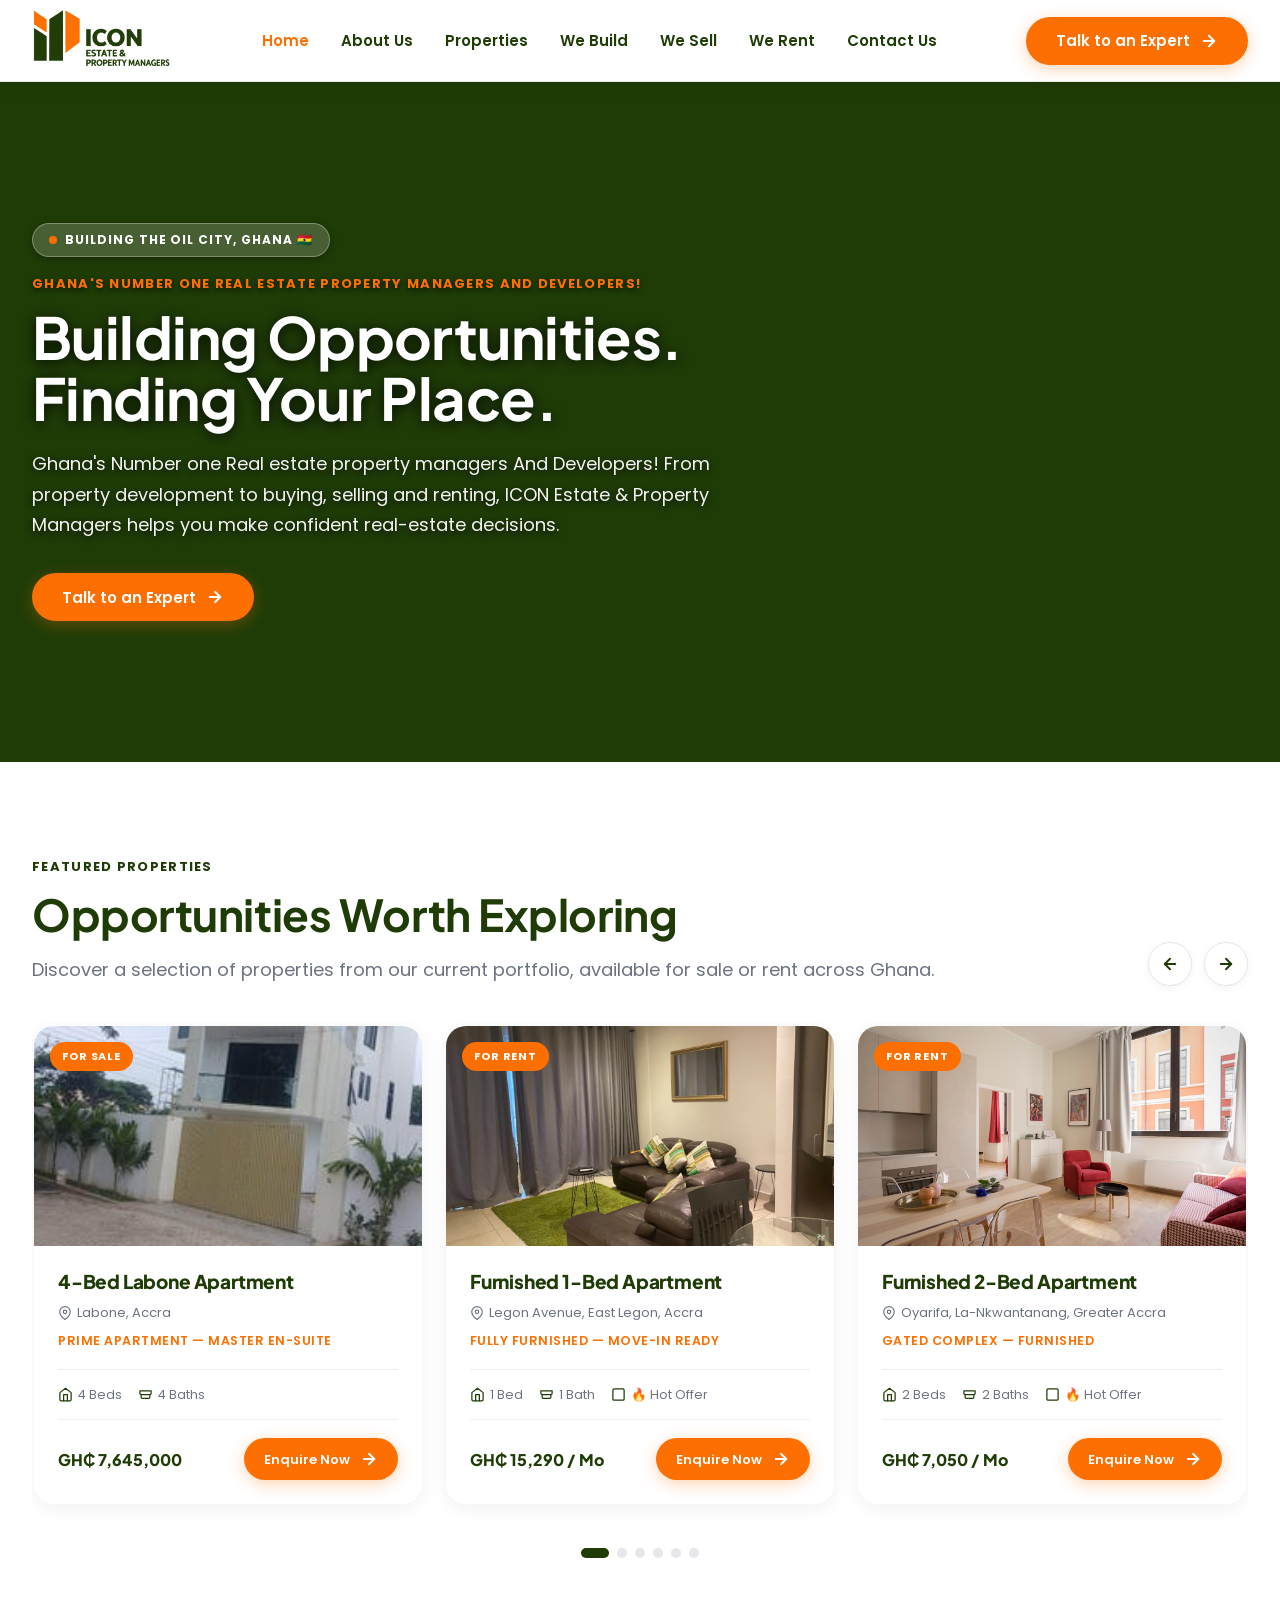
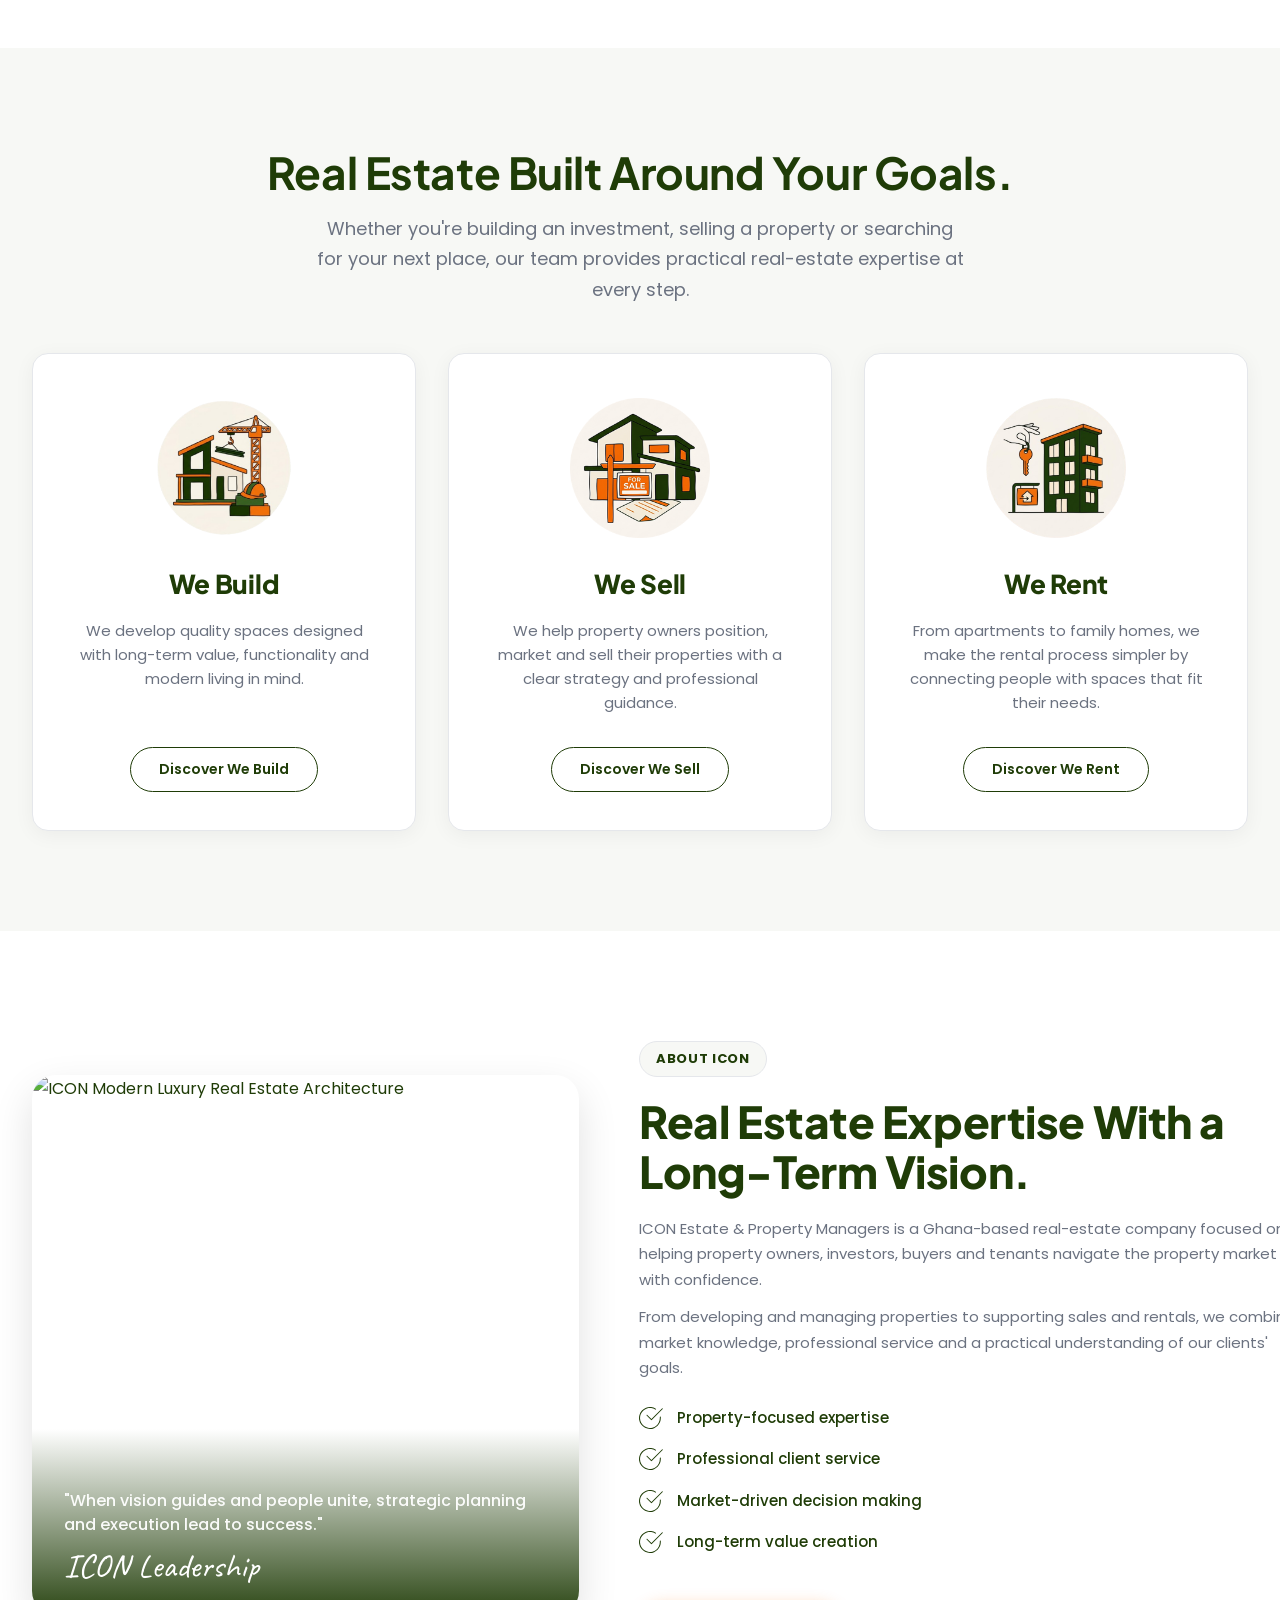
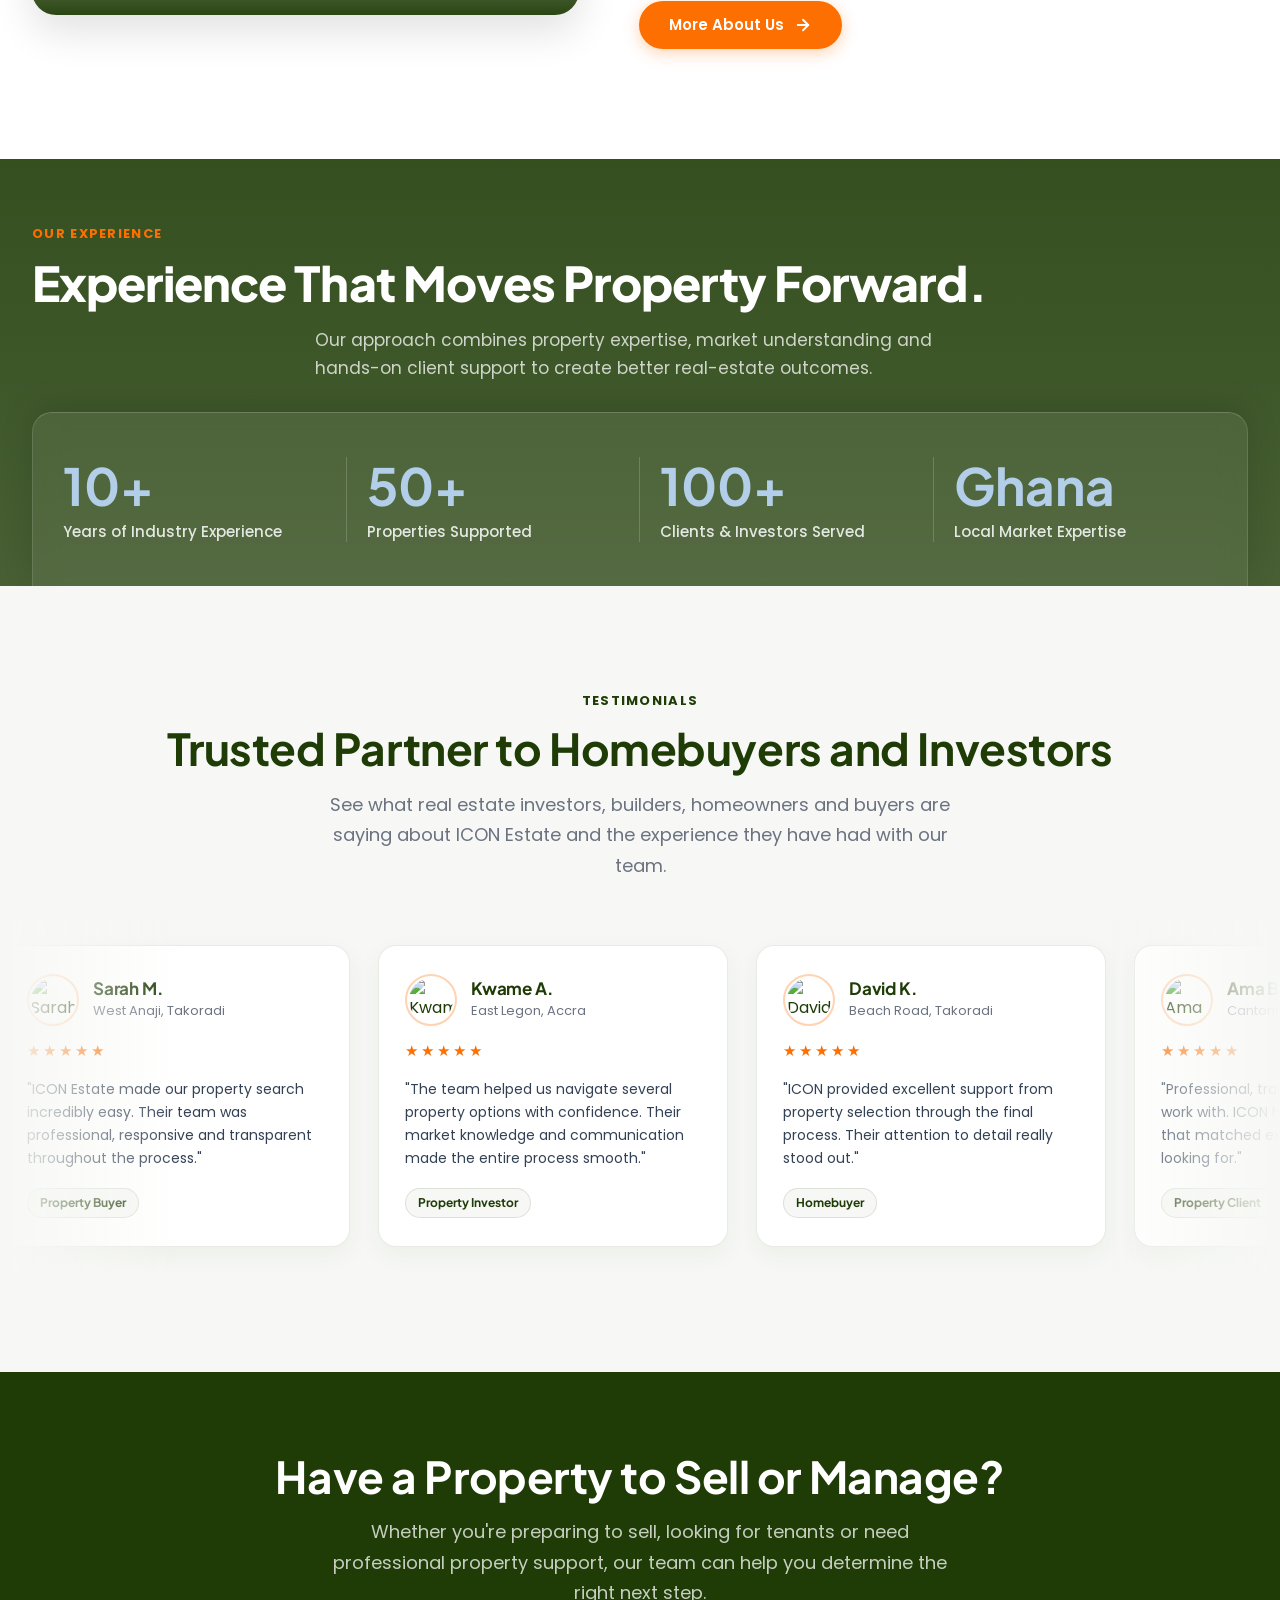
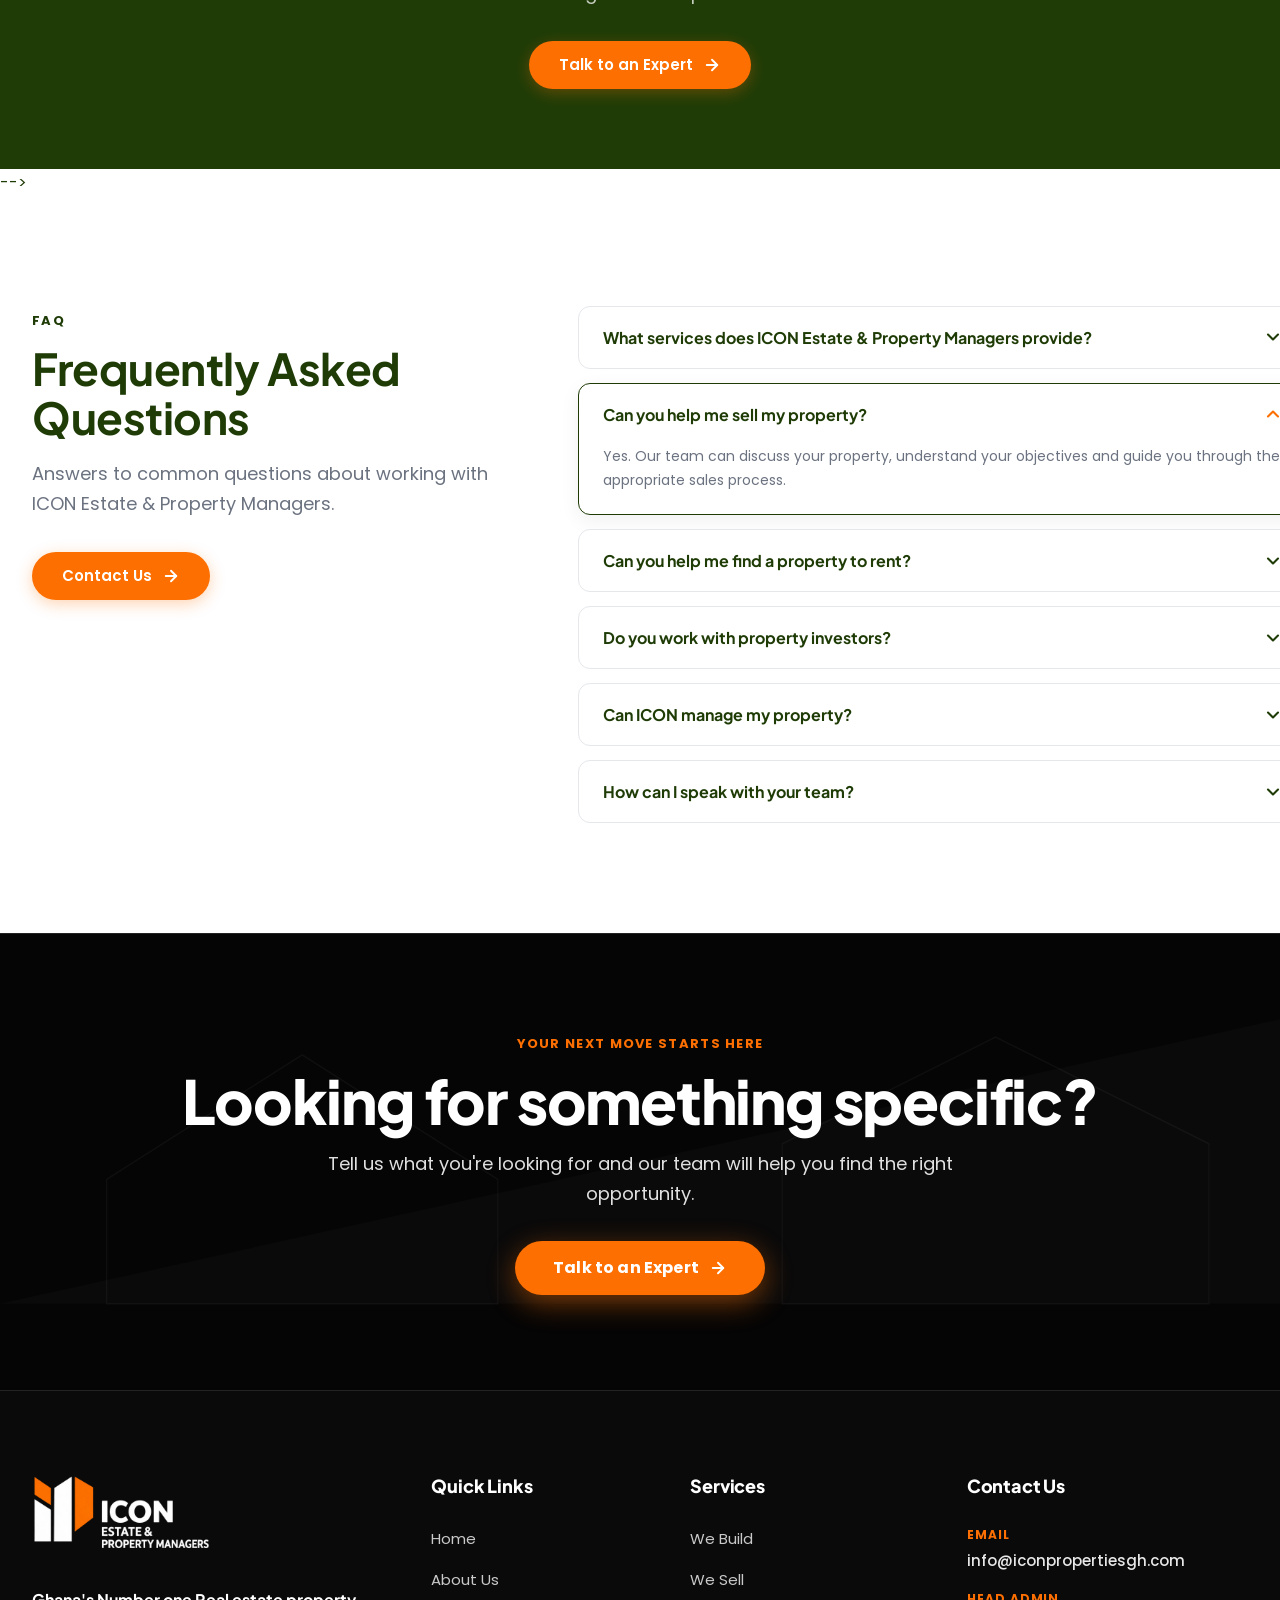
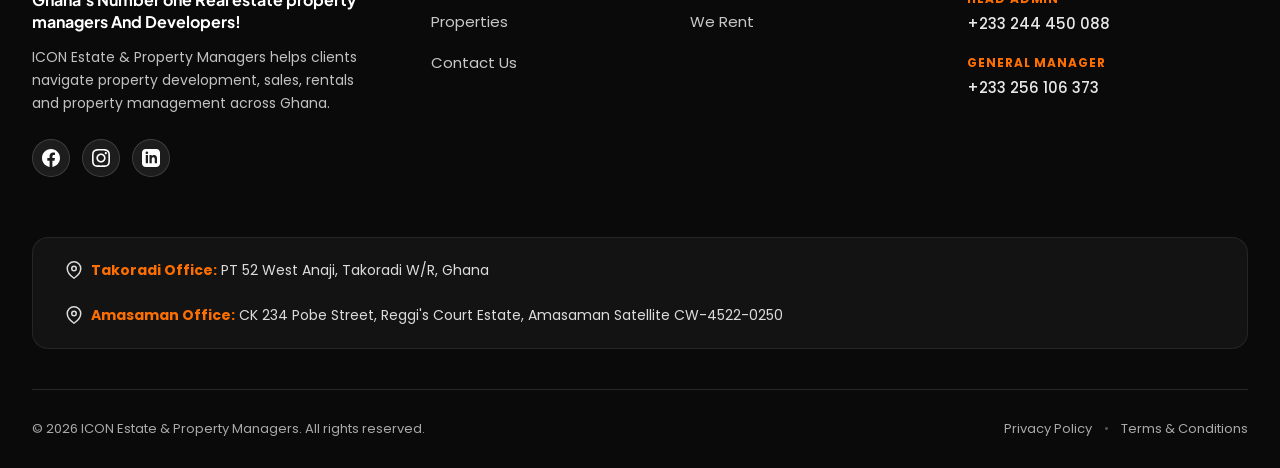
==== index.html @ 1107008a "Update site layout, listings page, 4-column footer, tagline, and interactive map switcher" ====
<!DOCTYPE html>
<html lang="en">

<head>
    <meta charset="UTF-8">
    <meta name="viewport" content="width=device-width, initial-scale=1.0">
    <title>ICON Estate & Property Managers | Build, Buy & Rent Properties in Ghana</title>
    <meta name="description"
        content="ICON Estate & Property Managers provides trusted, professional real-estate solutions for property development, sales and luxury rentals in Accra, Ghana.">

    <!-- Canonical URL -->
    <link rel="canonical" href="https://IconpropertiesGh.com/">

    <!-- Robots Directive -->
    <meta name="robots" content="index, follow">

    <!-- Favicon & Web Manifest -->
    <link rel="icon" type="image/png" href="images/Fave-icon-logo.png">
    <link rel="manifest" href="site.webmanifest">
    <meta name="theme-color" content="#fd6f00">

    <!-- Open Graph / Facebook -->
    <meta property="og:site_name" content="ICON Properties Ghana">
    <meta property="og:title" content="ICON Estate & Property Managers | Build, Buy & Rent Properties in Ghana">
    <meta property="og:description" content="ICON Estate & Property Managers provides trusted, professional real-estate solutions for property development, sales and luxury rentals in Accra, Ghana.">
    <meta property="og:type" content="website">
    <meta property="og:url" content="https://IconpropertiesGh.com/">
    <meta property="og:image" content="https://images.unsplash.com/photo-1613977257363-707ba9348227?auto=format&fit=crop&w=1200&q=80">
    <meta property="og:locale" content="en_US">

    <!-- Twitter / X -->
    <meta name="twitter:card" content="summary_large_image">
    <meta name="twitter:title" content="ICON Estate & Property Managers | Ghana Real Estate">
    <meta name="twitter:description" content="Trusted professional real-estate solutions for property development, sales and luxury rentals in Ghana.">
    <meta name="twitter:image" content="https://images.unsplash.com/photo-1613977257363-707ba9348227?auto=format&fit=crop&w=1200&q=80">

    <!-- Google Fonts: Poppins (Body/Buttons), Plus Jakarta Sans & Caveat (Signature) -->
    <link rel="preconnect" href="https://fonts.googleapis.com">
    <link rel="preconnect" href="https://fonts.gstatic.com" crossorigin>
    <link
        href="https://fonts.googleapis.com/css2?family=Caveat:wght@600;700&family=Plus+Jakarta+Sans:wght@600;700;800&family=Poppins:wght@400;500;600;700&display=swap"
        rel="stylesheet">

    <!-- CSS Stylesheet -->
    <link rel="stylesheet" href="css/style.css">

    <!-- JSON-LD Structured Data -->
    <script type="application/ld+json">
    {
      "@context": "https://schema.org",
      "@graph": [
        {
          "@type": "WebSite",
          "@id": "https://IconpropertiesGh.com/#website",
          "url": "https://IconpropertiesGh.com/",
          "name": "ICON Properties Ghana",
          "description": "Trusted real estate development, property sales and rental managers in Ghana.",
          "publisher": {
            "@id": "https://IconpropertiesGh.com/#organization"
          },
          "inLanguage": "en-US"
        },
        {
          "@type": "RealEstateAgent",
          "@id": "https://IconpropertiesGh.com/#organization",
          "name": "ICON Estate & Property Managers",
          "url": "https://IconpropertiesGh.com/",
          "logo": "https://IconpropertiesGh.com/images/Property-Logo.png",
          "image": "https://IconpropertiesGh.com/images/Property-Logo.png",
          "description": "Premier real estate company in Ghana specializing in property development (We Build), brokerage (We Sell), and residential & commercial property management (We Rent).",
          "email": "info@iconpropertiesgh.com",
          "slogan": "Building the Oil city, Ghana 🇬🇭",
          "address": {
            "@type": "PostalAddress",
            "streetAddress": "PT 52 West Anaji",
            "addressLocality": "Takoradi",
            "addressRegion": "Western Region",
            "addressCountry": "GH"
          },
          "areaServed": {
            "@type": "Country",
            "name": "Ghana"
          },
          "knowsAbout": ["Real Estate Development", "Property Sales", "Property Rentals", "Property Management Ghana"]
        }
      ]
    }
    </script>
</head>

<body>

    <!-- 1. HEADER SECTION (Clean Solid Sticky Header) -->
    <header class="site-header" id="site-header">
        <div class="container header-container">
            <!-- Official Brand Logo -->
            <a href="index.html" class="brand-logo" aria-label="ICON Estate & Property Managers Home">
                <img src="images/Property-Logo.png" alt="ICON Estate & Property Managers Logo" class="header-logo-img">
            </a>

            <!-- Desktop Navigation Links -->
            <nav class="nav-menu" id="nav-menu" aria-label="Main Navigation">
                <ul class="nav-list">
                    <li><a href="index.html" class="nav-link active">Home</a></li>
                    <li><a href="about.html" class="nav-link">About Us</a></li>
                    <li><a href="listings.html" class="nav-link">Properties</a></li>
                    <li><a href="we-build.html" class="nav-link">We Build</a></li>
                    <li><a href="we-sell.html" class="nav-link">We Sell</a></li>
                    <li><a href="we-rent.html" class="nav-link">We Rent</a></li>
                    <li><a href="contact.html" class="nav-link">Contact Us</a></li>
                </ul>
            </nav>

            <!-- Header Action CTA Button -->
            <div class="header-actions">
                <a href="contact.html" class="btn btn-primary nav-cta">
                    <span>Talk to an Expert</span>
                    <svg class="btn-arrow" width="18" height="18" viewBox="0 0 24 24" fill="none" stroke="currentColor"
                        stroke-width="2.5" stroke-linecap="round" stroke-linejoin="round">
                        <line x1="5" y1="12" x2="19" y2="12"></line>
                        <polyline points="12 5 19 12 12 19"></polyline>
                    </svg>
                </a>

                <!-- Mobile Hamburger Button -->
                <button class="hamburger-toggle" id="hamburger-toggle" aria-expanded="false"
                    aria-controls="mobile-nav-overlay" aria-label="Open Navigation Menu">
                    <span class="hamburger-bar"></span>
                    <span class="hamburger-bar"></span>
                    <span class="hamburger-bar"></span>
                </button>
            </div>
        </div>
    </header>

    <!-- Mobile Navigation Drawer Overlay -->
    <div class="mobile-nav-overlay" id="mobile-nav-overlay" aria-hidden="true">
        <div class="mobile-nav-content">
            <div class="mobile-nav-header">
                <a href="index.html" class="brand-logo">
                    <img src="images/Property-Logo.png" alt="ICON Estate & Property Managers Logo"
                        class="mobile-logo-img">
                </a>
                <button class="mobile-nav-close" id="mobile-nav-close"
                    aria-label="Close Navigation Menu">&times;</button>
            </div>
            <nav class="mobile-nav-links">
                <a href="index.html" class="mobile-link active">Home</a>
                <a href="about.html" class="mobile-link">About Us</a>
                <a href="listings.html" class="mobile-link">Properties</a>
                <a href="we-build.html" class="mobile-link">We Build</a>
                <a href="we-sell.html" class="mobile-link">We Sell</a>
                <a href="we-rent.html" class="mobile-link">We Rent</a>
                <a href="contact.html" class="mobile-link">Contact Us</a>
            </nav>
            <div class="mobile-nav-footer">
                <a href="contact.html" class="btn btn-primary btn-full mobile-cta">
                    <span>Talk to an Expert</span>
                    <svg class="btn-arrow" width="18" height="18" viewBox="0 0 24 24" fill="none" stroke="currentColor"
                        stroke-width="2.5" stroke-linecap="round" stroke-linejoin="round">
                        <line x1="5" y1="12" x2="19" y2="12"></line>
                        <polyline points="12 5 19 12 12 19"></polyline>
                    </svg>
                </a>
            </div>
        </div>
    </div>

    <!-- MAIN CONTENT WRAPPER -->
    <main>

        <!-- 1. HERO SECTION WITH BACKGROUND VIDEO -->
        <section class="hero-section" id="hero">
            <div class="hero-bg-wrapper">
                <video class="hero-bg-video" autoplay loop muted playsinline
                    poster="https://images.unsplash.com/photo-1613977257363-707ba9348227?auto=format&fit=crop&w=1920&q=80">
                    <source src="images/Hero-short.mp4" type="video/mp4">
                </video>
                <div class="hero-overlay"></div>
            </div>

            <div class="container hero-container">
                <div class="hero-content-box">
                    <div class="hero-badge-pill">
                        <span class="badge-dot"></span>
                        <span class="badge-text">BUILDING THE OIL CITY, GHANA 🇬🇭</span>
                    </div>

                    <span class="hero-eyebrow">GHANA'S NUMBER ONE REAL ESTATE PROPERTY MANAGERS AND DEVELOPERS!</span>

                    <h1 class="hero-heading">
                        Building Opportunities.<br>Finding Your Place.
                    </h1>

                    <p class="hero-description">
                        Ghana's Number one Real estate property managers And Developers! From property development to buying, selling and renting, ICON Estate & Property Managers helps you make confident real-estate decisions.
                    </p>

                    <div class="hero-actions">
                        <a href="contact.html" class="btn btn-primary">
                            <span>Talk to an Expert</span>
                            <svg class="btn-arrow" width="18" height="18" viewBox="0 0 24 24" fill="none"
                                stroke="currentColor" stroke-width="2.5" stroke-linecap="round" stroke-linejoin="round">
                                <line x1="5" y1="12" x2="19" y2="12"></line>
                                <polyline points="12 5 19 12 12 19"></polyline>
                            </svg>
                        </a>
                    </div>
                </div>
            </div>
        </section>

        <!-- 2. FEATURED PROPERTIES SLIDER SECTION -->
        <section class="popular-section" id="popular-properties">
            <div class="container">
                <div class="popular-header-flex">
                    <div class="reveal-on-scroll">
                        <span class="section-eyebrow">FEATURED PROPERTIES</span>
                        <h2 class="section-title">Opportunities Worth Exploring</h2>
                        <p class="section-description">Discover a selection of properties from our current portfolio,
                            available for sale or rent across Ghana.</p>
                    </div>

                    <!-- Carousel Navigation Controls -->
                    <div class="carousel-nav-btns">
                        <button class="carousel-arrow-btn" id="popular-prev-btn" aria-label="Previous property">
                            <svg width="18" height="18" viewBox="0 0 24 24" fill="none" stroke="currentColor"
                                stroke-width="2.5" stroke-linecap="round" stroke-linejoin="round">
                                <line x1="19" y1="12" x2="5" y2="12"></line>
                                <polyline points="12 19 5 12 12 5"></polyline>
                            </svg>
                        </button>
                        <button class="carousel-arrow-btn" id="popular-next-btn" aria-label="Next property">
                            <svg width="18" height="18" viewBox="0 0 24 24" fill="none" stroke="currentColor"
                                stroke-width="2.5" stroke-linecap="round" stroke-linejoin="round">
                                <line x1="5" y1="12" x2="19" y2="12"></line>
                                <polyline points="12 5 19 12 12 19"></polyline>
                            </svg>
                        </button>
                    </div>
                </div>

                <!-- Slider Track Container -->
                <div class="popular-slider-wrapper">
                    <div class="popular-cards-track" id="popular-cards-track">


                        <!-- Card 2: Labone 4-Bed Executive Apartment [FOR SALE] -->
                        <article class="ws-prop-card" aria-label="Property listing">
                            <div class="ws-prop-img-wrap">
                                <img src="images/prop-labone-apt.jpg"
                                    alt="4-Bedroom Luxury Apartment for sale in Labone, Accra Ghana" class="ws-prop-img" loading="lazy"
                                    draggable="false">
                                <span class="ws-prop-badge">FOR SALE</span>
                            </div>
                            <div class="ws-prop-body">
                                <h3 class="ws-prop-title">4-Bed Labone Apartment</h3>
                                <p class="ws-prop-location">
                                    <svg width="14" height="14" viewBox="0 0 24 24" fill="none" stroke="currentColor"
                                        stroke-width="2" stroke-linecap="round" stroke-linejoin="round"
                                        aria-hidden="true">
                                        <path d="M21 10c0 7-9 13-9 13s-9-6-9-13a9 9 0 0 1 18 0z"></path>
                                        <circle cx="12" cy="10" r="3"></circle>
                                    </svg>
                                    Labone, Accra
                                </p>
                                <p class="ws-prop-type">Prime Apartment — Master En-Suite</p>
                                <div class="ws-prop-specs">
                                    <span class="ws-spec-item">
                                        <svg width="15" height="15" viewBox="0 0 24 24" fill="none"
                                            stroke="currentColor" stroke-width="2" stroke-linecap="round"
                                            stroke-linejoin="round" aria-hidden="true">
                                            <path d="M3 9l9-7 9 7v11a2 2 0 0 1-2 2H5a2 2 0 0 1-2-2z"></path>
                                            <polyline points="9 22 9 12 15 12 15 22"></polyline>
                                        </svg>
                                        4 Beds
                                    </span>
                                    <span class="ws-spec-item">
                                        <svg width="15" height="15" viewBox="0 0 24 24" fill="none"
                                            stroke="currentColor" stroke-width="2" stroke-linecap="round"
                                            stroke-linejoin="round" aria-hidden="true">
                                            <path
                                                d="M5 12H19M5 12a2 2 0 0 1-2-2V6h18v4a2 2 0 0 1-2 2M5 12v4a2 2 0 0 0 2 2h10a2 2 0 0 0 2-2v-4">
                                            </path>
                                        </svg>
                                        4 Baths
                                    </span>
                                </div>
                                <div class="ws-prop-footer">
                                    <span class="ws-prop-price">GH₵ 7,645,000</span>
                                    <a href="contact.html#inquiry-form" class="btn btn-primary ws-prop-cta">
                                        <span>Enquire Now</span>
                                        <svg class="btn-arrow" width="16" height="16" viewBox="0 0 24 24" fill="none"
                                            stroke="currentColor" stroke-width="2.5" stroke-linecap="round"
                                            stroke-linejoin="round">
                                            <line x1="5" y1="12" x2="19" y2="12"></line>
                                            <polyline points="12 5 19 12 12 19"></polyline>
                                        </svg>
                                    </a>
                                </div>
                            </div>
                        </article>

                        <!-- Card 3: East Legon Furnished 1-Bed [FOR RENT] -->
                        <article class="ws-prop-card" aria-label="Property listing">
                            <div class="ws-prop-img-wrap">
                                <img src="images/prop-rent-1bed.jpg"
                                    alt="Fully Furnished 1-Bedroom Apartment in East Legon, Accra Ghana" class="ws-prop-img"
                                    loading="lazy" draggable="false">
                                <span class="ws-prop-badge">FOR RENT</span>
                            </div>
                            <div class="ws-prop-body">
                                <h3 class="ws-prop-title">Furnished 1-Bed Apartment</h3>
                                <p class="ws-prop-location">
                                    <svg width="14" height="14" viewBox="0 0 24 24" fill="none" stroke="currentColor"
                                        stroke-width="2" stroke-linecap="round" stroke-linejoin="round"
                                        aria-hidden="true">
                                        <path d="M21 10c0 7-9 13-9 13s-9-6-9-13a9 9 0 0 1 18 0z"></path>
                                        <circle cx="12" cy="10" r="3"></circle>
                                    </svg>
                                    Legon Avenue, East Legon, Accra
                                </p>
                                <p class="ws-prop-type">Fully Furnished — Move-in Ready</p>
                                <div class="ws-prop-specs">
                                    <span class="ws-spec-item">
                                        <svg width="15" height="15" viewBox="0 0 24 24" fill="none"
                                            stroke="currentColor" stroke-width="2" stroke-linecap="round"
                                            stroke-linejoin="round" aria-hidden="true">
                                            <path d="M3 9l9-7 9 7v11a2 2 0 0 1-2 2H5a2 2 0 0 1-2-2z"></path>
                                            <polyline points="9 22 9 12 15 12 15 22"></polyline>
                                        </svg>
                                        1 Bed
                                    </span>
                                    <span class="ws-spec-item">
                                        <svg width="15" height="15" viewBox="0 0 24 24" fill="none"
                                            stroke="currentColor" stroke-width="2" stroke-linecap="round"
                                            stroke-linejoin="round" aria-hidden="true">
                                            <path
                                                d="M5 12H19M5 12a2 2 0 0 1-2-2V6h18v4a2 2 0 0 1-2 2M5 12v4a2 2 0 0 0 2 2h10a2 2 0 0 0 2-2v-4">
                                            </path>
                                        </svg>
                                        1 Bath
                                    </span>
                                    <span class="ws-spec-item">
                                        <svg width="15" height="15" viewBox="0 0 24 24" fill="none"
                                            stroke="currentColor" stroke-width="2" stroke-linecap="round"
                                            stroke-linejoin="round" aria-hidden="true">
                                            <rect x="3" y="3" width="18" height="18" rx="2" ry="2"></rect>
                                        </svg>
                                        🔥 Hot Offer
                                    </span>
                                </div>
                                <div class="ws-prop-footer">
                                    <span class="ws-prop-price">GH₵ 15,290 / Mo</span>
                                    <a href="contact.html#inquiry-form" class="btn btn-primary ws-prop-cta">
                                        <span>Enquire Now</span>
                                        <svg class="btn-arrow" width="16" height="16" viewBox="0 0 24 24" fill="none"
                                            stroke="currentColor" stroke-width="2.5" stroke-linecap="round"
                                            stroke-linejoin="round">
                                            <line x1="5" y1="12" x2="19" y2="12"></line>
                                            <polyline points="12 5 19 12 12 19"></polyline>
                                        </svg>
                                    </a>
                                </div>
                            </div>
                        </article>

                        <!-- Card 4: Oyarifa Furnished 2-Bed [FOR RENT] -->
                        <article class="ws-prop-card" aria-label="Property listing">
                            <div class="ws-prop-img-wrap">
                                <img src="images/prop-rent-2bed.jpg"
                                    alt="Furnished 2 Bedroom Apartment in Oyarifa, Greater Accra Ghana" class="ws-prop-img" loading="lazy"
                                    draggable="false">
                                <span class="ws-prop-badge">FOR RENT</span>
                            </div>
                            <div class="ws-prop-body">
                                <h3 class="ws-prop-title">Furnished 2-Bed Apartment</h3>
                                <p class="ws-prop-location">
                                    <svg width="14" height="14" viewBox="0 0 24 24" fill="none" stroke="currentColor"
                                        stroke-width="2" stroke-linecap="round" stroke-linejoin="round"
                                        aria-hidden="true">
                                        <path d="M21 10c0 7-9 13-9 13s-9-6-9-13a9 9 0 0 1 18 0z"></path>
                                        <circle cx="12" cy="10" r="3"></circle>
                                    </svg>
                                    Oyarifa, La-Nkwantanang, Greater Accra
                                </p>
                                <p class="ws-prop-type">Gated Complex — Furnished</p>
                                <div class="ws-prop-specs">
                                    <span class="ws-spec-item">
                                        <svg width="15" height="15" viewBox="0 0 24 24" fill="none"
                                            stroke="currentColor" stroke-width="2" stroke-linecap="round"
                                            stroke-linejoin="round" aria-hidden="true">
                                            <path d="M3 9l9-7 9 7v11a2 2 0 0 1-2 2H5a2 2 0 0 1-2-2z"></path>
                                            <polyline points="9 22 9 12 15 12 15 22"></polyline>
                                        </svg>
                                        2 Beds
                                    </span>
                                    <span class="ws-spec-item">
                                        <svg width="15" height="15" viewBox="0 0 24 24" fill="none"
                                            stroke="currentColor" stroke-width="2" stroke-linecap="round"
                                            stroke-linejoin="round" aria-hidden="true">
                                            <path
                                                d="M5 12H19M5 12a2 2 0 0 1-2-2V6h18v4a2 2 0 0 1-2 2M5 12v4a2 2 0 0 0 2 2h10a2 2 0 0 0 2-2v-4">
                                            </path>
                                        </svg>
                                        2 Baths
                                    </span>
                                    <span class="ws-spec-item">
                                        <svg width="15" height="15" viewBox="0 0 24 24" fill="none"
                                            stroke="currentColor" stroke-width="2" stroke-linecap="round"
                                            stroke-linejoin="round" aria-hidden="true">
                                            <rect x="3" y="3" width="18" height="18" rx="2" ry="2"></rect>
                                        </svg>
                                        🔥 Hot Offer
                                    </span>
                                </div>
                                <div class="ws-prop-footer">
                                    <span class="ws-prop-price">GH₵ 7,050 / Mo</span>
                                    <a href="contact.html#inquiry-form" class="btn btn-primary ws-prop-cta">
                                        <span>Enquire Now</span>
                                        <svg class="btn-arrow" width="16" height="16" viewBox="0 0 24 24" fill="none"
                                            stroke="currentColor" stroke-width="2.5" stroke-linecap="round"
                                            stroke-linejoin="round">
                                            <line x1="5" y1="12" x2="19" y2="12"></line>
                                            <polyline points="12 5 19 12 12 19"></polyline>
                                        </svg>
                                    </a>
                                </div>
                            </div>
                        </article>

                        <!-- Card 5: East Legon Executive Penthouse [FOR SALE] -->
                        <article class="ws-prop-card" aria-label="Property listing">
                            <div class="ws-prop-img-wrap">
                                <img src="images/prop-eastlegon-ph.jpg"
                                    alt="Luxury Executive Penthouse in East Legon, Accra" class="ws-prop-img" loading="lazy"
                                    draggable="false">
                                <span class="ws-prop-badge">FOR SALE</span>
                            </div>
                            <div class="ws-prop-body">
                                <h3 class="ws-prop-title">East Legon Executive Penthouse</h3>
                                <p class="ws-prop-location">
                                    <svg width="14" height="14" viewBox="0 0 24 24" fill="none" stroke="currentColor"
                                        stroke-width="2" stroke-linecap="round" stroke-linejoin="round" aria-hidden="true">
                                        <path d="M21 10c0 7-9 13-9 13s-9-6-9-13a9 9 0 0 1 18 0z"></path>
                                        <circle cx="12" cy="10" r="3"></circle>
                                    </svg>
                                    East Legon, Accra
                                </p>
                                <p class="ws-prop-type">Luxury Penthouse — Private Pool & Terrace</p>
                                <div class="ws-prop-specs">
                                    <span class="ws-spec-item">
                                        <svg width="15" height="15" viewBox="0 0 24 24" fill="none" stroke="currentColor" stroke-width="2" stroke-linecap="round" stroke-linejoin="round" aria-hidden="true">
                                            <path d="M3 9l9-7 9 7v11a2 2 0 0 1-2 2H5a2 2 0 0 1-2-2z"></path>
                                            <polyline points="9 22 9 12 15 12 15 22"></polyline>
                                        </svg>
                                        5 Beds
                                    </span>
                                    <span class="ws-spec-item">
                                        <svg width="15" height="15" viewBox="0 0 24 24" fill="none" stroke="currentColor" stroke-width="2" stroke-linecap="round" stroke-linejoin="round" aria-hidden="true">
                                            <path d="M5 12H19M5 12a2 2 0 0 1-2-2V6h18v4a2 2 0 0 1-2 2M5 12v4a2 2 0 0 0 2 2h10a2 2 0 0 0 2-2v-4"></path>
                                        </svg>
                                        5 Baths
                                    </span>
                                </div>
                                <div class="ws-prop-footer">
                                    <span class="ws-prop-price">GH₵ 12,500,000</span>
                                    <a href="contact.html#inquiry-form" class="btn btn-primary ws-prop-cta">
                                        <span>Enquire Now</span>
                                        <svg class="btn-arrow" width="16" height="16" viewBox="0 0 24 24" fill="none" stroke="currentColor" stroke-width="2.5" stroke-linecap="round" stroke-linejoin="round">
                                            <line x1="5" y1="12" x2="19" y2="12"></line>
                                            <polyline points="12 5 19 12 12 19"></polyline>
                                        </svg>
                                    </a>
                                </div>
                            </div>
                        </article>

                        <!-- Card 6: Trasacco Luxury Detached Villa [FOR SALE] -->
                        <article class="ws-prop-card" aria-label="Property listing">
                            <div class="ws-prop-img-wrap">
                                <img src="images/prop-trasacco-det.jpg"
                                    alt="Trasacco Valley Detached Luxury Residence" class="ws-prop-img" loading="lazy"
                                    draggable="false">
                                <span class="ws-prop-badge">FOR SALE</span>
                            </div>
                            <div class="ws-prop-body">
                                <h3 class="ws-prop-title">Trasacco Valley Detached Villa</h3>
                                <p class="ws-prop-location">
                                    <svg width="14" height="14" viewBox="0 0 24 24" fill="none" stroke="currentColor" stroke-width="2" stroke-linecap="round" stroke-linejoin="round" aria-hidden="true">
                                        <path d="M21 10c0 7-9 13-9 13s-9-6-9-13a9 9 0 0 1 18 0z"></path>
                                        <circle cx="12" cy="10" r="3"></circle>
                                    </svg>
                                    Trasacco Valley, Accra
                                </p>
                                <p class="ws-prop-type">Gated Estate — 2-Car Garage</p>
                                <div class="ws-prop-specs">
                                    <span class="ws-spec-item">
                                        <svg width="15" height="15" viewBox="0 0 24 24" fill="none" stroke="currentColor" stroke-width="2" stroke-linecap="round" stroke-linejoin="round" aria-hidden="true">
                                            <path d="M3 9l9-7 9 7v11a2 2 0 0 1-2 2H5a2 2 0 0 1-2-2z"></path>
                                            <polyline points="9 22 9 12 15 12 15 22"></polyline>
                                        </svg>
                                        6 Beds
                                    </span>
                                    <span class="ws-spec-item">
                                        <svg width="15" height="15" viewBox="0 0 24 24" fill="none" stroke="currentColor" stroke-width="2" stroke-linecap="round" stroke-linejoin="round" aria-hidden="true">
                                            <path d="M5 12H19M5 12a2 2 0 0 1-2-2V6h18v4a2 2 0 0 1-2 2M5 12v4a2 2 0 0 0 2 2h10a2 2 0 0 0 2-2v-4"></path>
                                        </svg>
                                        6 Baths
                                    </span>
                                </div>
                                <div class="ws-prop-footer">
                                    <span class="ws-prop-price">GH₵ 18,200,000</span>
                                    <a href="contact.html#inquiry-form" class="btn btn-primary ws-prop-cta">
                                        <span>Enquire Now</span>
                                        <svg class="btn-arrow" width="16" height="16" viewBox="0 0 24 24" fill="none" stroke="currentColor" stroke-width="2.5" stroke-linecap="round" stroke-linejoin="round">
                                            <line x1="5" y1="12" x2="19" y2="12"></line>
                                            <polyline points="12 5 19 12 12 19"></polyline>
                                        </svg>
                                    </a>
                                </div>
                            </div>
                        </article>

                        <!-- Card 7: Akosombo Waterfront Estate [FOR SALE] -->
                        <article class="ws-prop-card" aria-label="Property listing">
                            <div class="ws-prop-img-wrap">
                                <img src="images/prop-akosombo-estate.jpg"
                                    alt="Akosombo Waterfront Luxury Estate" class="ws-prop-img" loading="lazy"
                                    draggable="false">
                                <span class="ws-prop-badge">FOR SALE</span>
                            </div>
                            <div class="ws-prop-body">
                                <h3 class="ws-prop-title">Akosombo Waterfront Villa</h3>
                                <p class="ws-prop-location">
                                    <svg width="14" height="14" viewBox="0 0 24 24" fill="none" stroke="currentColor" stroke-width="2" stroke-linecap="round" stroke-linejoin="round" aria-hidden="true">
                                        <path d="M21 10c0 7-9 13-9 13s-9-6-9-13a9 9 0 0 1 18 0z"></path>
                                        <circle cx="12" cy="10" r="3"></circle>
                                    </svg>
                                    Lake Volta View, Akosombo
                                </p>
                                <p class="ws-prop-type">Resort Living — Lake View Plot</p>
                                <div class="ws-prop-specs">
                                    <span class="ws-spec-item">
                                        <svg width="15" height="15" viewBox="0 0 24 24" fill="none" stroke="currentColor" stroke-width="2" stroke-linecap="round" stroke-linejoin="round" aria-hidden="true">
                                            <path d="M3 9l9-7 9 7v11a2 2 0 0 1-2 2H5a2 2 0 0 1-2-2z"></path>
                                            <polyline points="9 22 9 12 15 12 15 22"></polyline>
                                        </svg>
                                        4 Beds
                                    </span>
                                    <span class="ws-spec-item">
                                        <svg width="15" height="15" viewBox="0 0 24 24" fill="none" stroke="currentColor" stroke-width="2" stroke-linecap="round" stroke-linejoin="round" aria-hidden="true">
                                            <path d="M5 12H19M5 12a2 2 0 0 1-2-2V6h18v4a2 2 0 0 1-2 2M5 12v4a2 2 0 0 0 2 2h10a2 2 0 0 0 2-2v-4"></path>
                                        </svg>
                                        4 Baths
                                    </span>
                                </div>
                                <div class="ws-prop-footer">
                                    <span class="ws-prop-price">GH₵ 4,500,000</span>
                                    <a href="contact.html#inquiry-form" class="btn btn-primary ws-prop-cta">
                                        <span>Enquire Now</span>
                                        <svg class="btn-arrow" width="16" height="16" viewBox="0 0 24 24" fill="none" stroke="currentColor" stroke-width="2.5" stroke-linecap="round" stroke-linejoin="round">
                                            <line x1="5" y1="12" x2="19" y2="12"></line>
                                            <polyline points="12 5 19 12 12 19"></polyline>
                                        </svg>
                                    </a>
                                </div>
                            </div>
                        </article>

                    </div>
                </div>

                <!-- Interactive Dots Navigation Wrapper -->
                <div class="carousel-dots-wrapper" id="popular-dots-wrapper">
                    <!-- Dots generated dynamically via script.js -->
                </div>
            </div>
        </section>

        <!-- 3. SERVICES SECTION (WE BUILD, WE SELL, WE RENT) -->
        <section class="services-3card-section" id="services">
            <div class="container">

                <div class="services-header text-center reveal-on-scroll">
                    <h2 class="section-title">Real Estate Built Around Your Goals.</h2>
                    <p class="section-description max-w-650">
                        Whether you're building an investment, selling a property or searching for your next place, our
                        team provides practical real-estate expertise at every step.
                    </p>
                </div>

                <div class="services-3card-grid reveal-grid">

                    <!-- Card 1: We Build -->
                    <article class="service-arch-card reveal-card">
                        <div class="icon-arch-wrap">
                            <img src="images/We-build.png" alt="We Build Icon" class="service-card-icon-img">
                        </div>
                        <h3 class="arch-card-title">We Build</h3>
                        <p class="arch-card-desc">
                            We develop quality spaces designed with long-term value, functionality and modern living in
                            mind.
                        </p>
                        <a href="contact.html" class="arch-pill-btn">Discover We Build</a>
                    </article>

                    <!-- Card 2: We Sell -->
                    <article class="service-arch-card reveal-card">
                        <div class="icon-arch-wrap">
                            <img src="images/we-sell.png" alt="We Sell Icon" class="service-card-icon-img">
                        </div>
                        <h3 class="arch-card-title">We Sell</h3>
                        <p class="arch-card-desc">
                            We help property owners position, market and sell their properties with a clear strategy and
                            professional guidance.
                        </p>
                        <a href="contact.html" class="arch-pill-btn">Discover We Sell</a>
                    </article>

                    <!-- Card 3: We Rent -->
                    <article class="service-arch-card reveal-card">
                        <div class="icon-arch-wrap">
                            <img src="images/We-Rent.png" alt="We Rent Icon" class="service-card-icon-img">
                        </div>
                        <h3 class="arch-card-title">We Rent</h3>
                        <p class="arch-card-desc">
                            From apartments to family homes, we make the rental process simpler by connecting people
                            with spaces that fit their needs.
                        </p>
                        <a href="#popular-properties" class="arch-pill-btn">Discover We Rent</a>
                    </article>

                </div>

            </div>
        </section>

        <!-- 4. ABOUT US SECTION -->
        <section class="about-section" id="about">
            <div class="container">
                <div class="about-exact-grid">

                    <!-- Left Column: Luxury Modern Real Estate Architecture Image with Overlay -->
                    <div class="about-portrait-col">
                        <div class="about-portrait-card">
                            <img src="https://images.unsplash.com/photo-1600585154340-be6161a56a0c?auto=format&fit=crop&w=1000&q=80"
                                alt="ICON Modern Luxury Real Estate Architecture" class="about-portrait-img"
                                loading="lazy">
                            <div class="about-quote-overlay">
                                <p class="about-quote-text">
                                    "When vision guides and people unite, strategic planning and execution lead to
                                    success."
                                </p>
                                <div class="about-signature-text">ICON Leadership</div>
                            </div>
                        </div>
                    </div>

                    <!-- Right Column: About Details, Custom SVG Checklist & Global Orange Button -->
                    <div class="about-exact-content">
                        <div class="about-pill-tag">ABOUT ICON</div>

                        <h2 class="about-exact-title">
                            Real Estate Expertise With a Long-Term Vision.
                        </h2>

                        <p class="about-exact-desc mb-12">
                            ICON Estate & Property Managers is a Ghana-based real-estate company focused on helping
                            property owners, investors, buyers and tenants navigate the property market with confidence.
                        </p>

                        <p class="about-exact-desc mb-24">
                            From developing and managing properties to supporting sales and rentals, we combine market
                            knowledge, professional service and a practical understanding of our clients' goals.
                        </p>

                        <!-- Checklist with Custom SVG Checkmarks -->
                        <ul class="about-checklist">
                            <li class="check-item">
                                <span class="custom-check-svg-wrap">
                                    <svg xmlns="http://www.w3.org/2000/svg" width="24" height="22" viewBox="0 0 37 34"
                                        fill="none">
                                        <path fill-rule="evenodd" clip-rule="evenodd"
                                            d="M16.8399 34.0002C11.5399 34.0002 6.53992 31.4802 3.36992 27.2002C1.79734 25.0814 0.735461 22.628 0.267119 20.0313C-0.201223 17.4346 -0.0633711 14.7649 0.669923 12.2302C1.3975 9.70141 2.70453 7.37702 4.48726 5.44154C6.26998 3.50605 8.47933 2.01277 10.9399 1.08021C13.3888 0.152141 16.0218 -0.186611 18.6259 0.091343C21.2299 0.369297 23.7321 1.25616 25.9299 2.68021C26.1099 2.79021 26.2299 2.97021 26.2899 3.18021C26.3134 3.28139 26.3165 3.38625 26.2989 3.48863C26.2814 3.59101 26.2435 3.68885 26.1876 3.77641C26.1318 3.86397 26.0589 3.93949 25.9735 3.99852C25.888 4.05756 25.7916 4.09893 25.6899 4.12021C25.4899 4.16021 25.2699 4.12021 25.0899 3.99021C23.198 2.76473 21.0567 1.97629 18.8218 1.68222C16.5869 1.38815 14.3145 1.59585 12.1699 2.29021C10.0172 2.99398 8.04658 4.16482 6.39909 5.71896C4.7516 7.2731 3.46793 9.17213 2.63992 11.2802C1.80598 13.3978 1.44547 15.6721 1.58367 17.9438C1.72187 20.2155 2.35544 22.4294 3.43992 24.4302C4.50376 26.4261 5.99985 28.1591 7.81898 29.503C9.63812 30.8468 11.7344 31.7675 13.9547 32.1978C16.1751 32.628 18.4635 32.5571 20.653 31.99C22.8424 31.423 24.8776 30.3742 26.6099 28.9202C28.3462 27.4583 29.7404 25.6331 30.6942 23.5734C31.648 21.5138 32.1381 19.2699 32.1299 17.0002V15.4502C32.1103 15.2463 32.1716 15.0429 32.3007 14.8838C32.4298 14.7248 32.6163 14.6229 32.8199 14.6002C33.2399 14.5602 33.6199 14.8702 33.6599 15.3002V17.0002C33.6599 21.5002 31.8899 25.8302 28.7299 29.0202C27.1755 30.5949 25.3244 31.8458 23.2835 32.7006C21.2426 33.5554 19.0526 33.9971 16.8399 34.0002Z"
                                            fill="currentColor"></path>
                                        <path fill-rule="evenodd" clip-rule="evenodd"
                                            d="M19.1401 20.4805C18.9401 20.4805 18.7401 20.3905 18.6001 20.2505L11.7201 13.2905C11.4201 12.9905 11.4201 12.4905 11.7201 12.1905C12.0201 11.8905 12.5001 11.8905 12.8001 12.1905L19.1401 18.5505L35.4401 2.16055C35.7301 1.86055 36.2201 1.86055 36.5201 2.16055C36.8201 2.46055 36.8201 2.96055 36.5201 3.26055L19.6901 20.2605C19.6178 20.3322 19.5319 20.3885 19.4374 20.4263C19.343 20.4641 19.2419 20.4826 19.1401 20.4805Z"
                                            fill="currentColor"></path>
                                    </svg>
                                </span>
                                <span class="check-text">Property-focused expertise</span>
                            </li>

                            <li class="check-item">
                                <span class="custom-check-svg-wrap">
                                    <svg xmlns="http://www.w3.org/2000/svg" width="24" height="22" viewBox="0 0 37 34"
                                        fill="none">
                                        <path fill-rule="evenodd" clip-rule="evenodd"
                                            d="M16.8399 34.0002C11.5399 34.0002 6.53992 31.4802 3.36992 27.2002C1.79734 25.0814 0.735461 22.628 0.267119 20.0313C-0.201223 17.4346 -0.0633711 14.7649 0.669923 12.2302C1.3975 9.70141 2.70453 7.37702 4.48726 5.44154C6.26998 3.50605 8.47933 2.01277 10.9399 1.08021C13.3888 0.152141 16.0218 -0.186611 18.6259 0.091343C21.2299 0.369297 23.7321 1.25616 25.9299 2.68021C26.1099 2.79021 26.2299 2.97021 26.2899 3.18021C26.3134 3.28139 26.3165 3.38625 26.2989 3.48863C26.2814 3.59101 26.2435 3.68885 26.1876 3.77641C26.1318 3.86397 26.0589 3.93949 25.9735 3.99852C25.888 4.05756 25.7916 4.09893 25.6899 4.12021C25.4899 4.16021 25.2699 4.12021 25.0899 3.99021C23.198 2.76473 21.0567 1.97629 18.8218 1.68222C16.5869 1.38815 14.3145 1.59585 12.1699 2.29021C10.0172 2.99398 8.04658 4.16482 6.39909 5.71896C4.7516 7.2731 3.46793 9.17213 2.63992 11.2802C1.80598 13.3978 1.44547 15.6721 1.58367 17.9438C1.72187 20.2155 2.35544 22.4294 3.43992 24.4302C4.50376 26.4261 5.99985 28.1591 7.81898 29.503C9.63812 30.8468 11.7344 31.7675 13.9547 32.1978C16.1751 32.628 18.4635 32.5571 20.653 31.99C22.8424 31.423 24.8776 30.3742 26.6099 28.9202C28.3462 27.4583 29.7404 25.6331 30.6942 23.5734C31.648 21.5138 32.1381 19.2699 32.1299 17.0002V15.4502C32.1103 15.2463 32.1716 15.0429 32.3007 14.8838C32.4298 14.7248 32.6163 14.6229 32.8199 14.6002C33.2399 14.5602 33.6199 14.8702 33.6599 15.3002V17.0002C33.6599 21.5002 31.8899 25.8302 28.7299 29.0202C27.1755 30.5949 25.3244 31.8458 23.2835 32.7006C21.2426 33.5554 19.0526 33.9971 16.8399 34.0002Z"
                                            fill="currentColor"></path>
                                        <path fill-rule="evenodd" clip-rule="evenodd"
                                            d="M19.1401 20.4805C18.9401 20.4805 18.7401 20.3905 18.6001 20.2505L11.7201 13.2905C11.4201 12.9905 11.4201 12.4905 11.7201 12.1905C12.0201 11.8905 12.5001 11.8905 12.8001 12.1905L19.1401 18.5505L35.4401 2.16055C35.7301 1.86055 36.2201 1.86055 36.5201 2.16055C36.8201 2.46055 36.8201 2.96055 36.5201 3.26055L19.6901 20.2605C19.6178 20.3322 19.5319 20.3885 19.4374 20.4263C19.343 20.4641 19.2419 20.4826 19.1401 20.4805Z"
                                            fill="currentColor"></path>
                                    </svg>
                                </span>
                                <span class="check-text">Professional client service</span>
                            </li>

                            <li class="check-item">
                                <span class="custom-check-svg-wrap">
                                    <svg xmlns="http://www.w3.org/2000/svg" width="24" height="22" viewBox="0 0 37 34"
                                        fill="none">
                                        <path fill-rule="evenodd" clip-rule="evenodd"
                                            d="M16.8399 34.0002C11.5399 34.0002 6.53992 31.4802 3.36992 27.2002C1.79734 25.0814 0.735461 22.628 0.267119 20.0313C-0.201223 17.4346 -0.0633711 14.7649 0.669923 12.2302C1.3975 9.70141 2.70453 7.37702 4.48726 5.44154C6.26998 3.50605 8.47933 2.01277 10.9399 1.08021C13.3888 0.152141 16.0218 -0.186611 18.6259 0.091343C21.2299 0.369297 23.7321 1.25616 25.9299 2.68021C26.1099 2.79021 26.2299 2.97021 26.2899 3.18021C26.3134 3.28139 26.3165 3.38625 26.2989 3.48863C26.2814 3.59101 26.2435 3.68885 26.1876 3.77641C26.1318 3.86397 26.0589 3.93949 25.9735 3.99852C25.888 4.05756 25.7916 4.09893 25.6899 4.12021C25.4899 4.16021 25.2699 4.12021 25.0899 3.99021C23.198 2.76473 21.0567 1.97629 18.8218 1.68222C16.5869 1.38815 14.3145 1.59585 12.1699 2.29021C10.0172 2.99398 8.04658 4.16482 6.39909 5.71896C4.7516 7.2731 3.46793 9.17213 2.63992 11.2802C1.80598 13.3978 1.44547 15.6721 1.58367 17.9438C1.72187 20.2155 2.35544 22.4294 3.43992 24.4302C4.50376 26.4261 5.99985 28.1591 7.81898 29.503C9.63812 30.8468 11.7344 31.7675 13.9547 32.1978C16.1751 32.628 18.4635 32.5571 20.653 31.99C22.8424 31.423 24.8776 30.3742 26.6099 28.9202C28.3462 27.4583 29.7404 25.6331 30.6942 23.5734C31.648 21.5138 32.1381 19.2699 32.1299 17.0002V15.4502C32.1103 15.2463 32.1716 15.0429 32.3007 14.8838C32.4298 14.7248 32.6163 14.6229 32.8199 14.6002C33.2399 14.5602 33.6199 14.8702 33.6599 15.3002V17.0002C33.6599 21.5002 31.8899 25.8302 28.7299 29.0202C27.1755 30.5949 25.3244 31.8458 23.2835 32.7006C21.2426 33.5554 19.0526 33.9971 16.8399 34.0002Z"
                                            fill="currentColor"></path>
                                        <path fill-rule="evenodd" clip-rule="evenodd"
                                            d="M19.1401 20.4805C18.9401 20.4805 18.7401 20.3905 18.6001 20.2505L11.7201 13.2905C11.4201 12.9905 11.4201 12.4905 11.7201 12.1905C12.0201 11.8905 12.5001 11.8905 12.8001 12.1905L19.1401 18.5505L35.4401 2.16055C35.7301 1.86055 36.2201 1.86055 36.5201 2.16055C36.8201 2.46055 36.8201 2.96055 36.5201 3.26055L19.6901 20.2605C19.6178 20.3322 19.5319 20.3885 19.4374 20.4263C19.343 20.4641 19.2419 20.4826 19.1401 20.4805Z"
                                            fill="currentColor"></path>
                                    </svg>
                                </span>
                                <span class="check-text">Market-driven decision making</span>
                            </li>

                            <li class="check-item">
                                <span class="custom-check-svg-wrap">
                                    <svg xmlns="http://www.w3.org/2000/svg" width="24" height="22" viewBox="0 0 37 34"
                                        fill="none">
                                        <path fill-rule="evenodd" clip-rule="evenodd"
                                            d="M16.8399 34.0002C11.5399 34.0002 6.53992 31.4802 3.36992 27.2002C1.79734 25.0814 0.735461 22.628 0.267119 20.0313C-0.201223 17.4346 -0.0633711 14.7649 0.669923 12.2302C1.3975 9.70141 2.70453 7.37702 4.48726 5.44154C6.26998 3.50605 8.47933 2.01277 10.9399 1.08021C13.3888 0.152141 16.0218 -0.186611 18.6259 0.091343C21.2299 0.369297 23.7321 1.25616 25.9299 2.68021C26.1099 2.79021 26.2299 2.97021 26.2899 3.18021C26.3134 3.28139 26.3165 3.38625 26.2989 3.48863C26.2814 3.59101 26.2435 3.68885 26.1876 3.77641C26.1318 3.86397 26.0589 3.93949 25.9735 3.99852C25.888 4.05756 25.7916 4.09893 25.6899 4.12021C25.4899 4.16021 25.2699 4.12021 25.0899 3.99021C23.198 2.76473 21.0567 1.97629 18.8218 1.68222C16.5869 1.38815 14.3145 1.59585 12.1699 2.29021C10.0172 2.99398 8.04658 4.16482 6.39909 5.71896C4.7516 7.2731 3.46793 9.17213 2.63992 11.2802C1.80598 13.3978 1.44547 15.6721 1.58367 17.9438C1.72187 20.2155 2.35544 22.4294 3.43992 24.4302C4.50376 26.4261 5.99985 28.1591 7.81898 29.503C9.63812 30.8468 11.7344 31.7675 13.9547 32.1978C16.1751 32.628 18.4635 32.5571 20.653 31.99C22.8424 31.423 24.8776 30.3742 26.6099 28.9202C28.3462 27.4583 29.7404 25.6331 30.6942 23.5734C31.648 21.5138 32.1381 19.2699 32.1299 17.0002V15.4502C32.1103 15.2463 32.1716 15.0429 32.3007 14.8838C32.4298 14.7248 32.6163 14.6229 32.8199 14.6002C33.2399 14.5602 33.6199 14.8702 33.6599 15.3002V17.0002C33.6599 21.5002 31.8899 25.8302 28.7299 29.0202C27.1755 30.5949 25.3244 31.8458 23.2835 32.7006C21.2426 33.5554 19.0526 33.9971 16.8399 34.0002Z"
                                            fill="currentColor"></path>
                                        <path fill-rule="evenodd" clip-rule="evenodd"
                                            d="M19.1401 20.4805C18.9401 20.4805 18.7401 20.3905 18.6001 20.2505L11.7201 13.2905C11.4201 12.9905 11.4201 12.4905 11.7201 12.1905C12.0201 11.8905 12.5001 11.8905 12.8001 12.1905L19.1401 18.5505L35.4401 2.16055C35.7301 1.86055 36.2201 1.86055 36.5201 2.16055C36.8201 2.46055 36.8201 2.96055 36.5201 3.26055L19.6901 20.2605C19.6178 20.3322 19.5319 20.3885 19.4374 20.4263C19.343 20.4641 19.2419 20.4826 19.1401 20.4805Z"
                                            fill="currentColor"></path>
                                    </svg>
                                </span>
                                <span class="check-text">Long-term value creation</span>
                            </li>
                        </ul>

                        <!-- Global Orange Pill CTA Button -->
                        <div class="about-action-wrap">
                            <a href="contact.html" class="btn btn-primary">
                                <span>More About Us</span>
                                <svg class="btn-arrow" width="18" height="18" viewBox="0 0 24 24" fill="none"
                                    stroke="currentColor" stroke-width="2.5" stroke-linecap="round"
                                    stroke-linejoin="round">
                                    <line x1="5" y1="12" x2="19" y2="12"></line>
                                    <polyline points="12 5 19 12 12 19"></polyline>
                                </svg>
                            </a>
                        </div>
                    </div>

                </div>
            </div>
        </section>

        <!-- 5. OUR EXPERIENCE SECTION (FOUNDERS BG VIDEO & STAT COUNTERS) -->
        <section class="about-stats-section">
            <div class="about-stats-bg">
                <video class="about-stats-video" autoplay loop muted playsinline
                    poster="https://images.unsplash.com/photo-1570129477492-45c003edd2be?auto=format&fit=crop&w=1920&q=80">
                    <source
                        src="https://www.archwestcapital.com/wp-content/uploads/2026/05/compressed-founders-bg-video.mov"
                        type="video/mp4">
                </video>
                <div class="about-stats-overlay"></div>
            </div>

            <div class="container about-stats-container">
                <div class="about-stats-header reveal-on-scroll">
                    <span class="section-eyebrow eyebrow-orange">OUR EXPERIENCE</span>
                    <h2 class="about-stats-heading text-white">Experience That Moves Property Forward.</h2>
                    <p class="about-stats-desc text-white-muted max-w-650">
                        Our approach combines property expertise, market understanding and hands-on client support to
                        create better real-estate outcomes.
                    </p>
                </div>

                <!-- 4-Column Glassmorphism Stats Grid -->
                <div class="stats-glass-card reveal-on-scroll">
                    <div class="stat-box">
                        <div class="stat-number aw-stat-val aw-count" data-count="10" data-suffix="+">10+</div>
                        <div class="stat-label">Years of Industry Experience</div>
                    </div>

                    <div class="stat-box">
                        <div class="stat-number aw-stat-val aw-count" data-count="50" data-suffix="+">50+</div>
                        <div class="stat-label">Properties Supported</div>
                    </div>

                    <div class="stat-box">
                        <div class="stat-number aw-stat-val aw-count" data-count="100" data-suffix="+">100+</div>
                        <div class="stat-label">Clients & Investors Served</div>
                    </div>

                    <div class="stat-box">
                        <div class="stat-number aw-stat-val">Ghana</div>
                        <div class="stat-label">Local Market Expertise</div>
                    </div>
                </div>
            </div>
        </section>

        <!-- 6. PREMIUM INFINITE TESTIMONIAL CAROUSEL SECTION -->
        <section class="testimonials-section" id="testimonials" aria-labelledby="testimonials-heading">
            <div class="container">
                <div class="testimonials-header text-center">
                    <span class="section-eyebrow">TESTIMONIALS</span>
                    <h2 class="section-title" id="testimonials-heading">Trusted Partner to Homebuyers and Investors</h2>
                    <p class="section-description max-w-650">
                        See what real estate investors, builders, homeowners and buyers are saying about ICON Estate and
                        the experience they have had with our team.
                    </p>
                </div>
            </div>

            <!-- Full Width Infinite Carousel Container with Edge Masks -->
            <div class="marquee-carousel-wrapper" id="marquee-carousel-wrapper">
                <div class="marquee-edge-mask mask-left" aria-hidden="true"></div>
                <div class="marquee-edge-mask mask-right" aria-hidden="true"></div>

                <div class="marquee-track-container">
                    <div class="marquee-track" id="marquee-track">

                        <!-- ORIGINAL CARD SEQUENCE (1 to 8) -->

                        <!-- Card 1 -->
                        <article class="testi-marquee-card">
                            <div class="testi-card-header">
                                <div class="testi-avatar-ring">
                                    <img src="https://images.unsplash.com/photo-1534528741775-53994a69daeb?auto=format&fit=crop&w=150&q=80"
                                        alt="Sarah M." class="testi-avatar-img" loading="lazy">
                                </div>
                                <div class="testi-author-info">
                                    <h4 class="testi-name">Sarah M.</h4>
                                    <p class="testi-location">West Anaji, Takoradi</p>
                                </div>
                            </div>
                            <div class="testi-star-rating" aria-label="5 out of 5 stars">
                                <span class="star">★</span><span class="star">★</span><span class="star">★</span><span
                                    class="star">★</span><span class="star">★</span>
                            </div>
                            <p class="testi-quote-text">
                                "ICON Estate made our property search incredibly easy. Their team was professional,
                                responsive and transparent throughout the process."
                            </p>
                            <div class="testi-badge-tag">Property Buyer</div>
                        </article>

                        <!-- Card 2 -->
                        <article class="testi-marquee-card">
                            <div class="testi-card-header">
                                <div class="testi-avatar-ring">
                                    <img src="https://images.unsplash.com/photo-1507003211169-0a1dd7228f2d?auto=format&fit=crop&w=150&q=80"
                                        alt="Kwame A." class="testi-avatar-img" loading="lazy">
                                </div>
                                <div class="testi-author-info">
                                    <h4 class="testi-name">Kwame A.</h4>
                                    <p class="testi-location">East Legon, Accra</p>
                                </div>
                            </div>
                            <div class="testi-star-rating" aria-label="5 out of 5 stars">
                                <span class="star">★</span><span class="star">★</span><span class="star">★</span><span
                                    class="star">★</span><span class="star">★</span>
                            </div>
                            <p class="testi-quote-text">
                                "The team helped us navigate several property options with confidence. Their market
                                knowledge and communication made the entire process smooth."
                            </p>
                            <div class="testi-badge-tag">Property Investor</div>
                        </article>

                        <!-- Card 3 -->
                        <article class="testi-marquee-card">
                            <div class="testi-card-header">
                                <div class="testi-avatar-ring">
                                    <img src="https://images.unsplash.com/photo-1500648767791-00dcc994a43e?auto=format&fit=crop&w=150&q=80"
                                        alt="David K." class="testi-avatar-img" loading="lazy">
                                </div>
                                <div class="testi-author-info">
                                    <h4 class="testi-name">David K.</h4>
                                    <p class="testi-location">Beach Road, Takoradi</p>
                                </div>
                            </div>
                            <div class="testi-star-rating" aria-label="5 out of 5 stars">
                                <span class="star">★</span><span class="star">★</span><span class="star">★</span><span
                                    class="star">★</span><span class="star">★</span>
                            </div>
                            <p class="testi-quote-text">
                                "ICON provided excellent support from property selection through the final process.
                                Their attention to detail really stood out."
                            </p>
                            <div class="testi-badge-tag">Homebuyer</div>
                        </article>

                        <!-- Card 4 -->
                        <article class="testi-marquee-card">
                            <div class="testi-card-header">
                                <div class="testi-avatar-ring">
                                    <img src="https://images.unsplash.com/photo-1573496359142-b8d87734a5a2?auto=format&fit=crop&w=150&q=80"
                                        alt="Ama B." class="testi-avatar-img" loading="lazy">
                                </div>
                                <div class="testi-author-info">
                                    <h4 class="testi-name">Ama B.</h4>
                                    <p class="testi-location">Cantonments, Accra</p>
                                </div>
                            </div>
                            <div class="testi-star-rating" aria-label="5 out of 5 stars">
                                <span class="star">★</span><span class="star">★</span><span class="star">★</span><span
                                    class="star">★</span><span class="star">★</span>
                            </div>
                            <p class="testi-quote-text">
                                "Professional, transparent and easy to work with. ICON helped us find a property that
                                matched exactly what we were looking for."
                            </p>
                            <div class="testi-badge-tag">Property Client</div>
                        </article>

                        <!-- Card 5 -->
                        <article class="testi-marquee-card">
                            <div class="testi-card-header">
                                <div class="testi-avatar-ring">
                                    <img src="https://images.unsplash.com/photo-1506794778202-cad84cf45f1d?auto=format&fit=crop&w=150&q=80"
                                        alt="Emmanuel T." class="testi-avatar-img" loading="lazy">
                                </div>
                                <div class="testi-author-info">
                                    <h4 class="testi-name">Emmanuel T.</h4>
                                    <p class="testi-location">Airport Ridge, Takoradi</p>
                                </div>
                            </div>
                            <div class="testi-star-rating" aria-label="5 out of 5 stars">
                                <span class="star">★</span><span class="star">★</span><span class="star">★</span><span
                                    class="star">★</span><span class="star">★</span>
                            </div>
                            <p class="testi-quote-text">
                                "Outstanding service for real estate investors. The team's insights on high-yield
                                developments helped us make the right investment."
                            </p>
                            <div class="testi-badge-tag">Real Estate Investor</div>
                        </article>

                        <!-- Card 6 -->
                        <article class="testi-marquee-card">
                            <div class="testi-card-header">
                                <div class="testi-avatar-ring">
                                    <img src="https://images.unsplash.com/photo-1544005313-94ddf0286df2?auto=format&fit=crop&w=150&q=80"
                                        alt="Grace O." class="testi-avatar-img" loading="lazy">
                                </div>
                                <div class="testi-author-info">
                                    <h4 class="testi-name">Grace O.</h4>
                                    <p class="testi-location">Spintex, Accra</p>
                                </div>
                            </div>
                            <div class="testi-star-rating" aria-label="5 out of 5 stars">
                                <span class="star">★</span><span class="star">★</span><span class="star">★</span><span
                                    class="star">★</span><span class="star">★</span>
                            </div>
                            <p class="testi-quote-text">
                                "Renting through ICON was seamless. They verified every detail and ensured we moved in
                                comfortably without any delays."
                            </p>
                            <div class="testi-badge-tag">Rental Client</div>
                        </article>

                        <!-- Card 7 -->
                        <article class="testi-marquee-card">
                            <div class="testi-card-header">
                                <div class="testi-avatar-ring">
                                    <img src="https://images.unsplash.com/photo-1519085360753-af0119f7cbe7?auto=format&fit=crop&w=150&q=80"
                                        alt="Kofi M." class="testi-avatar-img" loading="lazy">
                                </div>
                                <div class="testi-author-info">
                                    <h4 class="testi-name">Kofi M.</h4>
                                    <p class="testi-location">Takoradi Oil City</p>
                                </div>
                            </div>
                            <div class="testi-star-rating" aria-label="5 out of 5 stars">
                                <span class="star">★</span><span class="star">★</span><span class="star">★</span><span
                                    class="star">★</span><span class="star">★</span>
                            </div>
                            <p class="testi-quote-text">
                                "From initial architectural consultation to final construction handoff, their
                                professionalism exceeded our highest expectations."
                            </p>
                            <div class="testi-badge-tag">Property Developer</div>
                        </article>

                        <!-- Card 8 -->
                        <article class="testi-marquee-card">
                            <div class="testi-card-header">
                                <div class="testi-avatar-ring">
                                    <img src="https://images.unsplash.com/photo-1531746020798-e6953c6e8e04?auto=format&fit=crop&w=150&q=80"
                                        alt="Abena S." class="testi-avatar-img" loading="lazy">
                                </div>
                                <div class="testi-author-info">
                                    <h4 class="testi-name">Abena S.</h4>
                                    <p class="testi-location">Tse Addo, Accra</p>
                                </div>
                            </div>
                            <div class="testi-star-rating" aria-label="5 out of 5 stars">
                                <span class="star">★</span><span class="star">★</span><span class="star">★</span><span
                                    class="star">★</span><span class="star">★</span>
                            </div>
                            <p class="testi-quote-text">
                                "Trustworthy and reliable team. Selling our villa in Accra through ICON yielded
                                excellent results in record time."
                            </p>
                            <div class="testi-badge-tag">Homeowner</div>
                        </article>

                        <!-- DUPLICATE SEQUENCE FOR SEAMLESS 100% INFINITE MARQUEE LOOP -->

                        <!-- Card 1 Duplicate -->
                        <article class="testi-marquee-card" aria-hidden="true">
                            <div class="testi-card-header">
                                <div class="testi-avatar-ring">
                                    <img src="https://images.unsplash.com/photo-1534528741775-53994a69daeb?auto=format&fit=crop&w=150&q=80"
                                        alt="" class="testi-avatar-img" loading="lazy">
                                </div>
                                <div class="testi-author-info">
                                    <h4 class="testi-name">Sarah M.</h4>
                                    <p class="testi-location">Cantonments, Accra</p>
                                </div>
                            </div>
                            <div class="testi-star-rating">
                                <span class="star">★</span><span class="star">★</span><span class="star">★</span><span
                                    class="star">★</span><span class="star">★</span>
                            </div>
                            <p class="testi-quote-text">
                                "ICON Estate made our property search incredibly easy. Their team was professional,
                                responsive and transparent throughout the process."
                            </p>
                            <div class="testi-badge-tag">Property Buyer</div>
                        </article>

                        <!-- Card 2 Duplicate -->
                        <article class="testi-marquee-card" aria-hidden="true">
                            <div class="testi-card-header">
                                <div class="testi-avatar-ring">
                                    <img src="https://images.unsplash.com/photo-1507003211169-0a1dd7228f2d?auto=format&fit=crop&w=150&q=80"
                                        alt="" class="testi-avatar-img" loading="lazy">
                                </div>
                                <div class="testi-author-info">
                                    <h4 class="testi-name">Kwame A.</h4>
                                    <p class="testi-location">East Legon, Accra</p>
                                </div>
                            </div>
                            <div class="testi-star-rating">
                                <span class="star">★</span><span class="star">★</span><span class="star">★</span><span
                                    class="star">★</span><span class="star">★</span>
                            </div>
                            <p class="testi-quote-text">
                                "The team helped us navigate several property options with confidence. Their market
                                knowledge and communication made the entire process smooth."
                            </p>
                            <div class="testi-badge-tag">Property Investor</div>
                        </article>

                        <!-- Card 3 Duplicate -->
                        <article class="testi-marquee-card" aria-hidden="true">
                            <div class="testi-card-header">
                                <div class="testi-avatar-ring">
                                    <img src="https://images.unsplash.com/photo-1500648767791-00dcc994a43e?auto=format&fit=crop&w=150&q=80"
                                        alt="" class="testi-avatar-img" loading="lazy">
                                </div>
                                <div class="testi-author-info">
                                    <h4 class="testi-name">David K.</h4>
                                    <p class="testi-location">Airport Residential, Accra</p>
                                </div>
                            </div>
                            <div class="testi-star-rating">
                                <span class="star">★</span><span class="star">★</span><span class="star">★</span><span
                                    class="star">★</span><span class="star">★</span>
                            </div>
                            <p class="testi-quote-text">
                                "ICON provided excellent support from property selection through the final process.
                                Their attention to detail really stood out."
                            </p>
                            <div class="testi-badge-tag">Homebuyer</div>
                        </article>

                        <!-- Card 4 Duplicate -->
                        <article class="testi-marquee-card" aria-hidden="true">
                            <div class="testi-card-header">
                                <div class="testi-avatar-ring">
                                    <img src="https://images.unsplash.com/photo-1573496359142-b8d87734a5a2?auto=format&fit=crop&w=150&q=80"
                                        alt="" class="testi-avatar-img" loading="lazy">
                                </div>
                                <div class="testi-author-info">
                                    <h4 class="testi-name">Ama B.</h4>
                                    <p class="testi-location">Labone, Accra</p>
                                </div>
                            </div>
                            <div class="testi-star-rating">
                                <span class="star">★</span><span class="star">★</span><span class="star">★</span><span
                                    class="star">★</span><span class="star">★</span>
                            </div>
                            <p class="testi-quote-text">
                                "Professional, transparent and easy to work with. ICON helped us find a property that
                                matched exactly what we were looking for."
                            </p>
                            <div class="testi-badge-tag">Property Client</div>
                        </article>

                        <!-- Card 5 Duplicate -->
                        <article class="testi-marquee-card" aria-hidden="true">
                            <div class="testi-card-header">
                                <div class="testi-avatar-ring">
                                    <img src="https://images.unsplash.com/photo-1506794778202-cad84cf45f1d?auto=format&fit=crop&w=150&q=80"
                                        alt="" class="testi-avatar-img" loading="lazy">
                                </div>
                                <div class="testi-author-info">
                                    <h4 class="testi-name">Emmanuel T.</h4>
                                    <p class="testi-location">Ridge, Accra</p>
                                </div>
                            </div>
                            <div class="testi-star-rating">
                                <span class="star">★</span><span class="star">★</span><span class="star">★</span><span
                                    class="star">★</span><span class="star">★</span>
                            </div>
                            <p class="testi-quote-text">
                                "Outstanding service for real estate investors. The team's insights on high-yield
                                developments helped us make the right investment."
                            </p>
                            <div class="testi-badge-tag">Real Estate Investor</div>
                        </article>

                        <!-- Card 6 Duplicate -->
                        <article class="testi-marquee-card" aria-hidden="true">
                            <div class="testi-card-header">
                                <div class="testi-avatar-ring">
                                    <img src="https://images.unsplash.com/photo-1544005313-94ddf0286df2?auto=format&fit=crop&w=150&q=80"
                                        alt="" class="testi-avatar-img" loading="lazy">
                                </div>
                                <div class="testi-author-info">
                                    <h4 class="testi-name">Grace O.</h4>
                                    <p class="testi-location">Spintex, Accra</p>
                                </div>
                            </div>
                            <div class="testi-star-rating">
                                <span class="star">★</span><span class="star">★</span><span class="star">★</span><span
                                    class="star">★</span><span class="star">★</span>
                            </div>
                            <p class="testi-quote-text">
                                "Renting through ICON was seamless. They verified every detail and ensured we moved in
                                comfortably without any delays."
                            </p>
                            <div class="testi-badge-tag">Rental Client</div>
                        </article>

                        <!-- Card 7 Duplicate -->
                        <article class="testi-marquee-card" aria-hidden="true">
                            <div class="testi-card-header">
                                <div class="testi-avatar-ring">
                                    <img src="https://images.unsplash.com/photo-1519085360753-af0119f7cbe7?auto=format&fit=crop&w=150&q=80"
                                        alt="" class="testi-avatar-img" loading="lazy">
                                </div>
                                <div class="testi-author-info">
                                    <h4 class="testi-name">Kofi M.</h4>
                                    <p class="testi-location">Roman Ridge, Accra</p>
                                </div>
                            </div>
                            <div class="testi-star-rating">
                                <span class="star">★</span><span class="star">★</span><span class="star">★</span><span
                                    class="star">★</span><span class="star">★</span>
                            </div>
                            <p class="testi-quote-text">
                                "From initial architectural consultation to final construction handoff, their
                                professionalism exceeded our highest expectations."
                            </p>
                            <div class="testi-badge-tag">Property Developer</div>
                        </article>

                        <!-- Card 8 Duplicate -->
                        <article class="testi-marquee-card" aria-hidden="true">
                            <div class="testi-card-header">
                                <div class="testi-avatar-ring">
                                    <img src="https://images.unsplash.com/photo-1531746020798-e6953c6e8e04?auto=format&fit=crop&w=150&q=80"
                                        alt="" class="testi-avatar-img" loading="lazy">
                                </div>
                                <div class="testi-author-info">
                                    <h4 class="testi-name">Abena S.</h4>
                                    <p class="testi-location">Tse Addo, Accra</p>
                                </div>
                            </div>
                            <div class="testi-star-rating">
                                <span class="star">★</span><span class="star">★</span><span class="star">★</span><span
                                    class="star">★</span><span class="star">★</span>
                            </div>
                            <p class="testi-quote-text">
                                "Trustworthy and reliable team. Selling our villa in Accra through ICON yielded
                                excellent results in record time."
                            </p>
                            <div class="testi-badge-tag">Homeowner</div>
                        </article>

                    </div>
                </div>
            </div>
        </section>

        <section class="pre-faq-cta-section text-center bg-dark-green text-white py-80">
            <div class="container text-center">
                <h2 class="section-title text-white mb-16">Have a Property to Sell or Manage?
                </h2>
                <p class="section-description text-white-muted max-w-650 mx-auto mb-32">
                    Whether you're preparing to sell, looking for tenants or need professional property support, our
                    team can help you determine the right next step.
                </p>
                <a href="contact.html" class="btn btn-primary">
                    <span>Talk to an Expert</span>
                    <svg class="btn-arrow" width="18" height="18" viewBox="0 0 24 24" fill="none" stroke="currentColor"
                        stroke-width="2.5" stroke-linecap="round" stroke-linejoin="round">
                        <line x1="5" y1="12" x2="19" y2="12"></line>
                        <polyline points="12 5 19 12 12 19"></polyline>
                    </svg>
                </a>
            </div>
        </section> -->

        <!-- 7. FAQ ACCORDION SECTION -->
        <section class="faq-section" id="faq">
            <div class="container">
                <div class="faq-grid">

                    <!-- Left Column: FAQ Header & Action Button -->
                    <div class="faq-info-col">
                        <span class="section-eyebrow">FAQ</span>
                        <h2 class="section-title reveal-on-scroll">Frequently Asked Questions</h2>
                        <p class="section-description">
                            Answers to common questions about working with ICON Estate & Property Managers.
                        </p>
                        <div class="faq-action-wrap">
                            <a href="#faq" class="btn btn-primary">
                                <span>Contact Us</span>
                                <svg class="btn-arrow" width="18" height="18" viewBox="0 0 24 24" fill="none"
                                    stroke="currentColor" stroke-width="2.5" stroke-linecap="round"
                                    stroke-linejoin="round">
                                    <line x1="5" y1="12" x2="19" y2="12"></line>
                                    <polyline points="12 5 19 12 12 19"></polyline>
                                </svg>
                            </a>
                        </div>
                    </div>

                    <!-- Right Column: Accordion Items -->
                    <div class="faq-accordion-col">

                        <!-- Accordion Item 1 -->
                        <div class="faq-item">
                            <button class="faq-question-btn" aria-expanded="false">
                                <span>What services does ICON Estate & Property Managers provide?</span>
                                <svg class="faq-chevron" width="20" height="20" viewBox="0 0 24 24" fill="none"
                                    stroke="currentColor" stroke-width="2.5" stroke-linecap="round"
                                    stroke-linejoin="round">
                                    <polyline points="6 9 12 15 18 9"></polyline>
                                </svg>
                            </button>
                            <div class="faq-answer-panel">
                                <p>ICON provides real-estate services focused on property development, property sales,
                                    rentals and property management.</p>
                            </div>
                        </div>

                        <!-- Accordion Item 2 (Active Highlighted) -->
                        <div class="faq-item active">
                            <button class="faq-question-btn" aria-expanded="true">
                                <span>Can you help me sell my property?</span>
                                <svg class="faq-chevron" width="20" height="20" viewBox="0 0 24 24" fill="none"
                                    stroke="currentColor" stroke-width="2.5" stroke-linecap="round"
                                    stroke-linejoin="round">
                                    <polyline points="6 9 12 15 18 9"></polyline>
                                </svg>
                            </button>
                            <div class="faq-answer-panel">
                                <p>Yes. Our team can discuss your property, understand your objectives and guide you
                                    through the appropriate sales process.</p>
                            </div>
                        </div>

                        <!-- Accordion Item 3 -->
                        <div class="faq-item">
                            <button class="faq-question-btn" aria-expanded="false">
                                <span>Can you help me find a property to rent?</span>
                                <svg class="faq-chevron" width="20" height="20" viewBox="0 0 24 24" fill="none"
                                    stroke="currentColor" stroke-width="2.5" stroke-linecap="round"
                                    stroke-linejoin="round">
                                    <polyline points="6 9 12 15 18 9"></polyline>
                                </svg>
                            </button>
                            <div class="faq-answer-panel">
                                <p>Yes. Tell us your preferred location, property type and requirements and our team can
                                    help identify suitable rental opportunities.</p>
                            </div>
                        </div>

                        <!-- Accordion Item 4 -->
                        <div class="faq-item">
                            <button class="faq-question-btn" aria-expanded="false">
                                <span>Do you work with property investors?</span>
                                <svg class="faq-chevron" width="20" height="20" viewBox="0 0 24 24" fill="none"
                                    stroke="currentColor" stroke-width="2.5" stroke-linecap="round"
                                    stroke-linejoin="round">
                                    <polyline points="6 9 12 15 18 9"></polyline>
                                </svg>
                            </button>
                            <div class="faq-answer-panel">
                                <p>Yes. We work with property owners and investors looking for opportunities and
                                    professional real-estate guidance.</p>
                            </div>
                        </div>

                        <!-- Accordion Item 5 -->
                        <div class="faq-item">
                            <button class="faq-question-btn" aria-expanded="false">
                                <span>Can ICON manage my property?</span>
                                <svg class="faq-chevron" width="20" height="20" viewBox="0 0 24 24" fill="none"
                                    stroke="currentColor" stroke-width="2.5" stroke-linecap="round"
                                    stroke-linejoin="round">
                                    <polyline points="6 9 12 15 18 9"></polyline>
                                </svg>
                            </button>
                            <div class="faq-answer-panel">
                                <p>We can discuss your property management requirements and recommend the appropriate
                                    services based on your property and objectives.</p>
                            </div>
                        </div>

                        <!-- Accordion Item 6 -->
                        <div class="faq-item">
                            <button class="faq-question-btn" aria-expanded="false">
                                <span>How can I speak with your team?</span>
                                <svg class="faq-chevron" width="20" height="20" viewBox="0 0 24 24" fill="none"
                                    stroke="currentColor" stroke-width="2.5" stroke-linecap="round"
                                    stroke-linejoin="round">
                                    <polyline points="6 9 12 15 18 9"></polyline>
                                </svg>
                            </button>
                            <div class="faq-answer-panel">
                                <p>Simply use the Talk to an Expert button or contact us directly through our Contact Us
                                    page.</p>
                            </div>
                        </div>

                    </div>

                </div>
            </div>
        </section>

    </main>

    <!-- 8. LUXURY ARCHITECTURAL FOOTER -->
    <footer class="site-footer" id="site-footer">

        <!-- SECTION 1 — LARGE CTA BLOCK WITH REVEAL SEARCH & ZIP CODE FORM -->
        <div class="footer-cta-block">
            <div class="footer-cta-bg-pattern" aria-hidden="true">
                <svg width="100%" height="100%" viewBox="0 0 1440 320" fill="none" xmlns="http://www.w3.org/2000/svg">
                    <path d="M0 320L1440 0V320H0Z" fill="rgba(255, 255, 255, 0.02)" />
                    <path d="M120 180L340 40L560 180V320H120V180Z" stroke="rgba(255, 255, 255, 0.04)" stroke-width="1.5"
                        fill="none" />
                    <path d="M880 140L1120 20L1360 140V320H880V140Z" stroke="rgba(255, 255, 255, 0.04)"
                        stroke-width="1.5" fill="none" />
                </svg>
            </div>

            <div class="container footer-cta-container">
                <div class="footer-cta-content text-center">
                    <span class="section-eyebrow eyebrow-orange">YOUR NEXT MOVE STARTS HERE</span>
                    <h2 class="footer-cta-heading">Looking for something specific?</h2>
                    <p class="footer-cta-subtext max-w-650">
                        Tell us what you're looking for and our team will help you find the right opportunity.
                    </p>

                    <!-- SINGLE CTA BUTTON -->
                    <div class="footer-cta-actions">
                        <a href="contact.html" class="btn btn-primary footer-agent-btn">
                            <span>Talk to an Expert</span>
                            <svg class="btn-arrow" width="18" height="18" viewBox="0 0 24 24" fill="none"
                                stroke="currentColor" stroke-width="2.5" stroke-linecap="round" stroke-linejoin="round">
                                <line x1="5" y1="12" x2="19" y2="12"></line>
                                <polyline points="12 5 19 12 12 19"></polyline>
                            </svg>
                        </a>
                    </div>
                </div>
            </div>
        </div>

        <div class="container footer-main-container">

            <!-- SECTION 2 — MAIN FOOTER 4-COLUMN GRID -->
            <div class="footer-main-grid">

                <!-- COLUMN 1 — BRAND -->
                <div class="footer-brand-col">
                    <a href="index.html" class="footer-brand-logo-link" aria-label="ICON Estate & Property Managers Home">
                        <img src="images/Property-white-Logo.png" alt="ICON Estate Logo" class="footer-white-logo-img">
                    </a>
                    <p class="footer-tagline-text">Ghana's Number one Real estate property managers And Developers!</p>
                    <p class="footer-brand-desc">ICON Estate & Property Managers helps clients navigate property development, sales, rentals and property management across Ghana.</p>

                    <!-- Social Icons -->
                    <div class="footer-social-links" aria-label="Social Media Links">
                        <a href="#" class="social-icon-btn" aria-label="Facebook">
                            <svg width="18" height="18" viewBox="0 0 24 24" fill="currentColor">
                                <path d="M24 12.073c0-6.627-5.373-12-12-12s-12 5.373-12 12c0 5.99 4.388 10.954 10.125 11.854v-8.385H7.078v-3.47h3.047V9.43c0-3.007 1.792-4.669 4.533-4.669 1.312 0 2.686.235 2.686.235v2.953H15.83c-1.491 0-1.956.925-1.956 1.874v2.25h3.328l-.532 3.47h-2.796v8.385C19.612 23.027 24 18.062 24 12.073z" />
                            </svg>
                        </a>
                        <a href="#" class="social-icon-btn" aria-label="Instagram">
                            <svg width="18" height="18" viewBox="0 0 24 24" fill="currentColor">
                                <path d="M12 2.163c3.204 0 3.584.012 4.85.07 3.252.148 4.771 1.691 4.919 4.919.058 1.265.069 1.645.069 4.849 0 3.205-.012 3.584-.069 4.849-.149 3.225-1.664 4.771-4.919 4.919-1.266.058-1.644.07-4.85.07-3.204 0-3.584-.012-4.849-.07-3.26-.149-4.771-1.699-4.919-4.92-.058-1.265-.07-1.644-.07-4.849 0-3.204.013-3.583.07-4.849.149-3.227 1.664-4.771 4.919-4.919 1.266-.057 1.645-.069 4.849-.069zm0-2.163c-3.259 0-3.667.014-4.947.072-4.358.2-6.78 2.618-6.98 6.98-.059 1.281-.073 1.689-.073 4.948 0 3.259.014 3.668.072 4.948.2 4.358 2.618 6.78 6.98 6.98 1.281.058 1.689.072 4.948.072 3.259 0 3.668-.014 4.948-.072 4.354-.2 6.782-2.618 6.979-6.98.059-1.28.073-1.689.073-4.948 0-3.259-.014-3.667-.072-4.947-.196-4.354-2.617-6.78-6.979-6.98-1.281-.059-1.69-.073-4.949-.073zm0 5.838c-3.403 0-6.162 2.759-6.162 6.162s2.759 6.163 6.162 6.163 6.162-2.759 6.162-6.163c0-3.403-2.759-6.162-6.162-6.162zm0 10.162c-2.209 0-4-1.79-4-4 0-2.209 1.791-4 4-4s4 1.791 4 4c0 2.21-1.791 4-4 4zm6.406-11.845c-.796 0-1.441.645-1.441 1.44s.645 1.44 1.441 1.44c.795 0 1.439-.645 1.439-1.44s-.644-1.44-1.439-1.44z" />
                            </svg>
                        </a>
                        <a href="#" class="social-icon-btn" aria-label="LinkedIn">
                            <svg width="18" height="18" viewBox="0 0 24 24" fill="currentColor">
                                <path d="M19 0h-14c-2.761 0-5 2.239-5 5v14c0 2.761 2.239 5 5 5h14c2.762 0 5-2.239 5-5v-14c0-2.761-2.238-5-5-5zm-11 19h-3v-11h3v11zm-1.5-12.268c-.966 0-1.75-.79-1.75-1.764s.784-1.764 1.75-1.764 1.75.79 1.75 1.764-.783 1.764-1.75 1.764zm13.5 12.268h-3v-5.604c0-3.368-4-3.113-4 0v5.604h-3v-11h3v1.765c1.396-2.586 7-2.777 7 2.476v6.759z" />
                            </svg>
                        </a>
                    </div>
                </div>

                <!-- COLUMN 2 — QUICK LINKS -->
                <div class="footer-links-col">
                    <h4 class="footer-col-title">Quick Links</h4>
                    <ul class="footer-links-list">
                        <li><a href="index.html">Home</a></li>
                        <li><a href="about.html">About Us</a></li>
                        <li><a href="listings.html">Properties</a></li>
                        <li><a href="contact.html">Contact Us</a></li>
                    </ul>
                </div>

                <!-- COLUMN 3 — SERVICES -->
                <div class="footer-links-col">
                    <h4 class="footer-col-title">Services</h4>
                    <ul class="footer-links-list">
                        <li><a href="we-build.html">We Build</a></li>
                        <li><a href="we-sell.html">We Sell</a></li>
                        <li><a href="we-rent.html">We Rent</a></li>
                    </ul>
                </div>

                <!-- COLUMN 4 — CONTACT US (No addresses) -->
                <div class="footer-contact-col">
                    <h4 class="footer-col-title">Contact Us</h4>
                    <div class="footer-contact-block">
                        <span class="footer-contact-label">Email</span>
                        <a href="mailto:info@iconpropertiesgh.com" class="footer-contact-val">info@iconpropertiesgh.com</a>
                    </div>
                    <div class="footer-contact-block">
                        <span class="footer-contact-label">Head Admin</span>
                        <a href="tel:+233244450088" class="footer-contact-val">+233 244 450 088</a>
                    </div>
                    <div class="footer-contact-block">
                        <span class="footer-contact-label">General Manager</span>
                        <a href="tel:+233256106373" class="footer-contact-val">+233 256 106 373</a>
                    </div>
                </div>

            </div>

            <!-- DEDICATED SEPARATE ADDRESS BAR BELOW GRID -->
            <div class="footer-address-bar">
                <div class="footer-addr-item">
                    <svg width="18" height="18" viewBox="0 0 24 24" fill="none" stroke="currentColor" stroke-width="2" stroke-linecap="round" stroke-linejoin="round" aria-hidden="true"><path d="M21 10c0 7-9 13-9 13s-9-6-9-13a9 9 0 0 1 18 0z"></path><circle cx="12" cy="10" r="3"></circle></svg>
                    <span><strong>Takoradi Office:</strong> PT 52 West Anaji, Takoradi W/R, Ghana</span>
                </div>
                <div class="footer-addr-item">
                    <svg width="18" height="18" viewBox="0 0 24 24" fill="none" stroke="currentColor" stroke-width="2" stroke-linecap="round" stroke-linejoin="round" aria-hidden="true"><path d="M21 10c0 7-9 13-9 13s-9-6-9-13a9 9 0 0 1 18 0z"></path><circle cx="12" cy="10" r="3"></circle></svg>
                    <span><strong>Amasaman Office:</strong> CK 234 Pobe Street, Reggi's Court Estate, Amasaman Satellite CW-4522-0250</span>
                </div>
            </div>

            <!-- SECTION 4 — BOTTOM LEGAL BAR -->
            <div class="footer-bottom-strip">
                <p class="footer-copyright">&copy; 2026 ICON Estate & Property Managers. All rights reserved.</p>
                <div class="footer-legal-links">
                    <a href="privacy-policy.html">Privacy Policy</a>
                    <span class="legal-divider">&bull;</span>
                    <a href="terms-and-conditions.html">Terms & Conditions</a>
                </div>
            </div>

        </div>
    </footer>

    <!-- Floating Back to Top Button -->
    <button class="back-to-top-btn" id="back-to-top-btn" aria-label="Back to Top">
        <svg width="20" height="20" viewBox="0 0 24 24" fill="none" stroke="currentColor" stroke-width="2.5"
            stroke-linecap="round" stroke-linejoin="round">
            <line x1="12" y1="19" x2="12" y2="5"></line>
            <polyline points="5 12 12 5 19 12"></polyline>
        </svg>
    </button>

    <!-- JavaScript Script -->
    <script src="js/script.js"></script>
</body>

</html>
---- css/style.css ----
/* ==========================================================================
   ICON Estate & Property Managers - Master Stylesheet
   ========================================================================== */

/* 1. Design Tokens & Root Variables (STRICT BRAND COLOR SYSTEM ONLY) */
:root {
    /* Brand Primary Palette */
    --color-orange: #fd6f00;
    --color-orange-hover: #e56300;
    --color-dark-green: #1f3c07;
    --color-white: #ffffff;
    --color-bg-light: #f7f8f5;
    --color-text-muted: #6b7280;
    --color-border: #e5e7eb;

    /* Typography */
    --font-heading: 'Plus Jakarta Sans', 'Stack Sans Headline', sans-serif;
    --font-body: 'Poppins', sans-serif;

    /* Layout Specifications */
    --max-width: 1280px;
    --header-height: 82px;
    
    /* Radius Standards */
    --radius-card: 16px;
    --radius-btn: 999px; /* Pill Shape Button Standard */
    --radius-input: 8px;
    --radius-badge: 999px;

    /* Transition Speeds */
    --transition-fast: 0.2s ease;
    --transition-base: 0.3s cubic-bezier(0.16, 1, 0.3, 1);

    /* Elevation Shadows */
    --shadow-card: 0 4px 20px rgba(0, 0, 0, 0.05);
    --shadow-card-hover: 0 12px 30px rgba(0, 0, 0, 0.09);
    --shadow-header: 0 4px 20px rgba(0, 0, 0, 0.08);
}

/* 2. Global Resets & Base Typography */
* {
    margin: 0;
    padding: 0;
    box-sizing: border-box;
}

html {
    scroll-behavior: smooth;
    font-size: 16px;
    -webkit-text-size-adjust: 100%;
    scroll-padding-top: 90px; /* offset for sticky header */
}

body {
    font-family: var(--font-body);
    color: var(--color-dark-green);
    background-color: var(--color-white);
    line-height: 1.7;
    -webkit-font-smoothing: antialiased;
    -moz-osx-font-smoothing: grayscale;
    overflow-x: hidden;
    overscroll-behavior-y: none; /* removes rubber-band hard bounce on desktop */
}

body.menu-open {
    overflow: hidden;
}

h1,
h2,
h3,
h4,
h5,
h6 {
    font-family: var(--font-heading);
    color: var(--color-dark-green);
    font-weight: 700;
    letter-spacing: -0.01em;
}

a {
    color: inherit;
    text-decoration: none;
    transition: color var(--transition-fast);
}

img, video {
    max-width: 100%;
    height: auto;
    display: block;
}

.container {
    width: 100%;
    max-width: var(--max-width);
    margin: 0 auto;
    padding: 0 32px;
}

.text-center {
    text-align: center;
}

.max-w-650 {
    max-width: 650px;
    margin-left: auto;
    margin-right: auto;
}

.mb-12 {
    margin-bottom: 12px;
}

/* 3. Button System - Modern Luxury Orange Pill Style */
.btn {
    display: inline-flex;
    align-items: center;
    justify-content: center;
    gap: 10px;
    padding: 13px 28px;
    font-family: var(--font-body);
    font-size: 15px;
    font-weight: 600;
    border-radius: var(--radius-badge);
    border: 2px solid transparent;
    cursor: pointer;
    transition: all 0.3s cubic-bezier(0.16, 1, 0.3, 1);
    text-align: center;
    line-height: 1;
    white-space: nowrap;
}

.btn-primary {
    background-color: var(--color-orange);
    color: var(--color-white);
    box-shadow: 0 4px 16px rgba(253, 111, 0, 0.3);
    border: 2px solid transparent;
}

.btn-primary:hover {
    background-color: var(--color-orange-hover);
    transform: translateY(-2px) scale(1.02);
    box-shadow: 0 8px 24px rgba(253, 111, 0, 0.45);
    border-color: rgba(255, 255, 255, 0.4);
}

.btn-secondary {
    background-color: rgba(255, 255, 255, 0.1);
    backdrop-filter: blur(8px);
    border: 2px solid rgba(255, 255, 255, 0.4);
    color: var(--color-white);
    box-shadow: 0 4px 16px rgba(0, 0, 0, 0.15);
}

.btn-secondary:hover {
    background-color: var(--color-white);
    color: var(--color-dark-green);
    border-color: var(--color-white);
    box-shadow: 0 8px 24px rgba(255, 255, 255, 0.3);
    transform: translateY(-2px) scale(1.02);
}

.btn-secondary-white {
    background-color: transparent;
    border: 2px solid var(--color-white);
    color: var(--color-white);
    box-shadow: 0 4px 16px rgba(0, 0, 0, 0.15);
}

.btn-secondary-white:hover {
    background-color: var(--color-white);
    color: var(--color-dark-green);
    transform: translateY(-2px) scale(1.02);
    box-shadow: 0 8px 24px rgba(255, 255, 255, 0.3);
}

.btn-secondary-dark {
    background-color: transparent;
    border: 2px solid var(--color-dark-green);
    color: var(--color-dark-green);
    box-shadow: 0 4px 16px rgba(0, 0, 0, 0.05);
}

.btn-secondary-dark:hover {
    background-color: var(--color-dark-green);
    color: var(--color-white);
    border-color: var(--color-dark-green);
    transform: translateY(-2px) scale(1.02);
    box-shadow: 0 8px 24px rgba(31, 60, 7, 0.2);
}

.btn-arrow {
    width: 18px;
    height: 18px;
    transition: transform 0.3s cubic-bezier(0.16, 1, 0.3, 1);
    flex-shrink: 0;
}

.btn:hover .btn-arrow {
    transform: translateX(4px);
}

.btn-full {
    width: 100%;
}

.btn:focus-visible {
    outline: 3px solid var(--color-orange);
    outline-offset: 2px;
}

/* 4. Section Utilities & Typography Scale */
section {
    padding: 100px 0;
}

.section-eyebrow {
    display: inline-block;
    font-family: var(--font-body);
    font-size: 13px;
    font-weight: 700;
    text-transform: uppercase;
    letter-spacing: 0.1em;
    color: var(--color-dark-green);
    margin-bottom: 12px;
}

.eyebrow-orange {
    color: var(--color-orange) !important;
}

.section-title {
    font-size: 44px;
    line-height: 1.12;
    color: var(--color-dark-green);
    margin-bottom: 16px;
}

.section-description {
    font-size: 18px;
    color: var(--color-text-muted);
    line-height: 1.7;
}

.text-white {
    color: var(--color-white) !important;
}

.text-white-muted {
    color: rgba(255, 255, 255, 0.8) !important;
}

/* Dedicated Page Hero Banner */
.page-hero-section {
    background-color: var(--color-bg-light);
    padding: 80px 0 50px 0;
    border-bottom: 1px solid var(--color-border);
}

.page-hero-title {
    font-family: var(--font-heading);
    font-size: 52px;
    font-weight: 800;
    color: var(--color-dark-green);
    line-height: 1.1;
    margin-bottom: 16px;
    letter-spacing: -0.02em;
}

.page-hero-desc {
    font-family: var(--font-body);
    font-size: 18px;
    color: var(--color-text-muted);
    line-height: 1.65;
}

/* 5. Header Component: Solid Sticky Header */
.site-header {
    position: sticky;
    top: 0;
    left: 0;
    width: 100%;
    height: var(--header-height);
    background-color: rgba(255, 255, 255, 0.98);
    backdrop-filter: blur(12px);
    z-index: 100;
    border-bottom: 1px solid var(--color-border);
    box-shadow: var(--shadow-header);
    transition: height var(--transition-fast), box-shadow var(--transition-fast);
}

.header-container {
    display: flex;
    align-items: center;
    justify-content: space-between;
    height: 100%;
}

.brand-logo {
    display: flex;
    align-items: center;
}

.header-logo-img {
    height: 70px;
    width: auto;
    display: block;
    object-fit: contain;
    transition: height var(--transition-fast);
}

.nav-list {
    display: flex;
    align-items: center;
    gap: 32px;
    list-style: none;
}

.nav-link {
    font-family: var(--font-body);
    font-size: 15px;
    font-weight: 600;
    color: var(--color-dark-green);
    transition: color var(--transition-fast);
}

.nav-link:hover,
.nav-link.active {
    color: var(--color-orange);
}

.header-actions {
    display: flex;
    align-items: center;
    gap: 16px;
}

.hamburger-toggle {
    display: none;
    flex-direction: column;
    justify-content: space-between;
    width: 28px;
    height: 20px;
    background: transparent;
    border: none;
    cursor: pointer;
    padding: 0;
    z-index: 110;
}

.hamburger-bar {
    width: 100%;
    height: 2px;
    background-color: var(--color-dark-green);
    border-radius: 2px;
    transition: transform var(--transition-fast), opacity var(--transition-fast);
}

/* 6. Mobile Navigation Drawer Overlay */
.mobile-nav-overlay {
    position: fixed;
    inset: 0;
    background-color: rgba(31, 60, 7, 0.6);
    backdrop-filter: blur(4px);
    z-index: 1000;
    opacity: 0;
    visibility: hidden;
    transition: all var(--transition-base);
}

.mobile-nav-overlay.active {
    opacity: 1;
    visibility: visible;
}

.mobile-nav-content {
    position: absolute;
    top: 0;
    right: 0;
    width: 85%;
    max-width: 380px;
    height: 100%;
    background-color: var(--color-white);
    padding: 32px 24px;
    display: flex;
    flex-direction: column;
    justify-content: space-between;
    transform: translateX(100%);
    transition: transform var(--transition-base);
    box-shadow: -10px 0 30px rgba(0, 0, 0, 0.15);
}

.mobile-nav-overlay.active .mobile-nav-content {
    transform: translateX(0);
}

.mobile-nav-header {
    display: flex;
    align-items: center;
    justify-content: space-between;
    padding-bottom: 24px;
    border-bottom: 1px solid var(--color-border);
}

.mobile-logo-img {
    height: 40px;
    width: auto;
    display: block;
    object-fit: contain;
}

.mobile-nav-close {
    background: transparent;
    border: none;
    font-size: 32px;
    color: var(--color-dark-green);
    cursor: pointer;
    line-height: 1;
}

.mobile-nav-links {
    display: flex;
    flex-direction: column;
    gap: 20px;
    margin: 24px 0 16px 0;
}

.mobile-link {
    font-family: var(--font-heading);
    font-size: 20px;
    font-weight: 700;
    color: var(--color-dark-green);
}

.mobile-link:hover,
.mobile-link.active {
    color: var(--color-orange);
}

/* 7. Hero Section (Clean & Luxurious Brand Green Base) */
.hero-section {
    position: relative;
    min-height: 680px;
    display: flex;
    align-items: center;
    overflow: hidden;
    background-color: var(--color-dark-green);
    padding: 100px 0;
}

.hero-bg-wrapper {
    position: absolute;
    inset: 0;
    z-index: 1;
}

.hero-bg-video {
    width: 100%;
    height: 100%;
    object-fit: cover;
    position: absolute;
    inset: 0;
}

.hero-overlay {
    position: absolute;
    inset: 0;
    z-index: 2;
    background: linear-gradient(180deg, rgba(31, 60, 7, 0.8) 0%, rgba(31, 60, 7, 0.65) 50%, rgba(31, 60, 7, 0.9) 100%);
    pointer-events: none;
}

.hero-container {
    position: relative;
    z-index: 10;
}

.hero-content-box {
    max-width: 680px;
    color: var(--color-white);
    padding: 0;
    background: none;
    border: none;
    box-shadow: none;
    backdrop-filter: none;
    animation: heroFadeUp 0.7s cubic-bezier(0.16, 1, 0.3, 1) forwards;
}

.hero-badge-pill {
    display: inline-flex;
    align-items: center;
    gap: 8px;
    background-color: rgba(255, 255, 255, 0.18);
    backdrop-filter: blur(8px);
    border: 1px solid rgba(255, 255, 255, 0.3);
    padding: 6px 16px;
    border-radius: var(--radius-badge);
    margin-bottom: 16px;
    box-shadow: 0 2px 8px rgba(0, 0, 0, 0.3);
}

.badge-dot {
    width: 8px;
    height: 8px;
    border-radius: 50%;
    background-color: var(--color-orange);
}

.badge-text {
    font-size: 12px;
    font-weight: 700;
    letter-spacing: 0.08em;
    color: var(--color-white);
}

.hero-eyebrow {
    display: block;
    font-size: 13px;
    font-weight: 700;
    letter-spacing: 0.1em;
    color: var(--color-orange);
    margin-bottom: 12px;
    text-shadow: 0 2px 6px rgba(0, 0, 0, 0.8);
}

.hero-heading {
    font-size: 58px;
    line-height: 1.05;
    color: var(--color-white);
    margin-bottom: 20px;
    text-shadow: 0 2px 14px rgba(0, 0, 0, 0.85);
}

.hero-description {
    font-size: 18px;
    color: rgba(255, 255, 255, 0.95);
    margin-bottom: 32px;
    line-height: 1.7;
    text-shadow: 0 2px 10px rgba(0, 0, 0, 0.85);
}

.hero-actions {
    display: flex;
    align-items: center;
    gap: 16px;
}

@keyframes heroFadeUp {
    from {
        opacity: 0;
        transform: translateY(24px);
    }
    to {
        opacity: 1;
        transform: translateY(0);
    }
}

/* 8. Popular in Accra Section (White Background + Drag to Scroll) */
.popular-section {
    background-color: var(--color-white);
    padding: 90px 0;
}

.popular-header-flex {
    display: flex;
    align-items: flex-end;
    justify-content: space-between;
    margin-bottom: 36px;
}

.carousel-nav-btns {
    display: flex;
    align-items: center;
    gap: 12px;
}

.carousel-arrow-btn {
    width: 44px;
    height: 44px;
    border-radius: 50%;
    border: 1px solid var(--color-border);
    background-color: var(--color-white);
    color: var(--color-dark-green);
    cursor: pointer;
    display: flex;
    align-items: center;
    justify-content: center;
    transition: all var(--transition-fast);
    box-shadow: 0 2px 8px rgba(0, 0, 0, 0.05);
}

.carousel-arrow-btn:hover {
    background-color: var(--color-orange);
    color: var(--color-white);
    border-color: var(--color-orange);
    transform: scale(1.05);
}

.popular-slider-wrapper {
    width: 100%;
    overflow: hidden;
}

/* Grid Track with Grab Drag Support */
.popular-cards-track {
    display: grid;
    grid-auto-flow: column;
    grid-auto-columns: calc((100% - 48px) / 3);
    gap: 24px;
    overflow-x: auto;
    scroll-behavior: smooth;
    scrollbar-width: none;
    padding: 4px 2px 20px 2px;
    cursor: grab;
    user-select: none;
}

.popular-cards-track.is-dragging {
    cursor: grabbing;
    scroll-behavior: auto !important;
}

.popular-cards-track::-webkit-scrollbar {
    display: none;
}

.property-exact-card {
    background-color: var(--color-white);
    border: 1px solid var(--color-border);
    border-radius: 16px;
    overflow: hidden;
    transition: all var(--transition-base);
    display: flex;
    flex-direction: column;
    box-shadow: 0 4px 16px rgba(0, 0, 0, 0.04);
}

.property-exact-card:hover {
    transform: translateY(-4px);
    box-shadow: 0 12px 30px rgba(0, 0, 0, 0.08);
}

.card-img-container {
    position: relative;
    aspect-ratio: 16 / 10;
    overflow: hidden;
}

.card-img-container img {
    width: 100%;
    height: 100%;
    object-fit: cover;
    transition: transform 0.5s ease;
    pointer-events: none;
}

.property-exact-card:hover .card-img-container img {
    transform: scale(1.04);
}

.card-body-content {
    padding: 20px 22px 24px 22px;
    display: flex;
    flex-direction: column;
    flex-grow: 1;
}

.card-status-indicator {
    display: flex;
    align-items: center;
    gap: 8px;
    margin-bottom: 8px;
}

.status-dot {
    width: 10px;
    height: 10px;
    border-radius: 50%;
    background-color: #10b981;
    display: inline-block;
}

.status-text {
    font-size: 14px;
    font-weight: 600;
    color: var(--color-dark-green);
}

.card-price-heading {
    font-family: var(--font-heading);
    font-size: 26px;
    font-weight: 800;
    color: var(--color-dark-green);
    line-height: 1.15;
    margin-bottom: 8px;
}

.card-specs-line {
    font-size: 14px;
    color: var(--color-dark-green);
    margin-bottom: 20px;
    line-height: 1.5;
}

.card-specs-line strong {
    font-weight: 700;
    color: var(--color-dark-green);
}

.card-bottom-flex {
    display: flex;
    align-items: flex-end;
    justify-content: space-between;
    margin-top: auto;
    gap: 12px;
}

.card-address-block {
    display: flex;
    flex-direction: column;
}

.addr-street {
    font-size: 14px;
    font-weight: 600;
    color: var(--color-dark-green);
    line-height: 1.3;
}

.addr-city {
    font-size: 14px;
    color: var(--color-dark-green);
    line-height: 1.3;
}

/* Orange Pill CTA Button */
.contact-agent-btn {
    display: inline-block;
    padding: 10px 22px;
    border-radius: 999px;
    border: 1px solid var(--color-orange);
    font-family: var(--font-body);
    font-size: 14px;
    font-weight: 600;
    color: var(--color-white);
    background-color: var(--color-orange);
    text-align: center;
    white-space: nowrap;
    box-shadow: 0 4px 14px rgba(253, 111, 0, 0.25);
    transition: all var(--transition-fast);
}

.contact-agent-btn:hover {
    background-color: var(--color-orange-hover);
    border-color: var(--color-orange-hover);
    transform: translateY(-2px);
    box-shadow: 0 6px 18px rgba(253, 111, 0, 0.4);
}

.carousel-dots-wrapper {
    display: flex;
    justify-content: center;
    align-items: center;
    gap: 8px;
    margin-top: 24px;
}

.carousel-dot {
    width: 10px;
    height: 10px;
    border-radius: 50%;
    background-color: var(--color-border);
    cursor: pointer;
    transition: all var(--transition-fast);
}

.carousel-dot.active {
    background-color: var(--color-dark-green);
    width: 28px;
    border-radius: 999px;
}

/* 9. Services 3-Card Section (Light BG, Clean Floating PNG Icons) */
.services-3card-section {
    background-color: var(--color-bg-light);
    padding: 100px 0;
}

.services-header {
    margin-bottom: 48px;
}

.services-3card-grid {
    display: grid;
    grid-template-columns: repeat(3, 1fr);
    gap: 32px;
    align-items: stretch;
}

.service-arch-card {
    background-color: var(--color-white);
    border-radius: 16px;
    padding: 44px 32px 38px 32px;
    text-align: center;
    box-shadow: 0 4px 20px rgba(0, 0, 0, 0.05);
    display: flex;
    flex-direction: column;
    align-items: center;
    transition: all var(--transition-base);
    border: 1px solid var(--color-border);
}

.service-arch-card:hover {
    transform: translateY(-6px);
    box-shadow: 0 16px 36px rgba(0, 0, 0, 0.09);
}

/* Icon Container - Clean Floating PNG Icons */
.icon-arch-wrap {
    width: auto;
    height: auto;
    background: transparent !important;
    border-radius: 0;
    padding: 0;
    margin-bottom: 24px;
    display: flex;
    align-items: center;
    justify-content: center;
    transition: transform var(--transition-fast);
}

.service-card-icon-img {
    width: 140px;
    height: 140px;
    object-fit: contain;
    display: block;
    margin: 0 auto;
}

.service-arch-card:hover .icon-arch-wrap {
    transform: scale(1.08);
}

.arch-card-title {
    font-family: var(--font-heading);
    font-size: 26px;
    font-weight: 800;
    color: var(--color-dark-green);
    margin-bottom: 12px;
}

.arch-card-desc {
    font-family: var(--font-body);
    font-size: 15px;
    color: var(--color-text-muted);
    line-height: 1.6;
    margin-bottom: 32px;
    max-width: 300px;
}

.arch-pill-btn {
    margin-top: auto;
    display: inline-block;
    padding: 10px 28px;
    border-radius: 999px;
    border: 1px solid var(--color-dark-green);
    font-family: var(--font-body);
    font-size: 14px;
    font-weight: 600;
    color: var(--color-dark-green);
    background-color: transparent;
    text-align: center;
    transition: all var(--transition-fast);
}

.arch-pill-btn:hover {
    background-color: var(--color-orange);
    color: var(--color-white);
    border-color: var(--color-orange);
    box-shadow: 0 4px 14px rgba(253, 111, 0, 0.3);
}

/* 10. About Us Section (Strict Brand Dark Green & Orange Palette) */
.about-section {
    background-color: var(--color-white);
    padding: 110px 0;
}

.about-exact-grid {
    display: grid;
    grid-template-columns: 45% 55%;
    gap: 60px;
    align-items: center;
}

.about-portrait-card {
    position: relative;
    border-radius: 24px;
    overflow: hidden;
    min-height: 540px;
    box-shadow: 0 16px 40px rgba(0, 0, 0, 0.12);
    display: flex;
}

.about-portrait-img {
    width: 100%;
    height: 100%;
    object-fit: cover;
    display: block;
    position: absolute;
    inset: 0;
}

.about-quote-overlay {
    position: relative;
    z-index: 10;
    margin-top: auto;
    width: 100%;
    padding: 60px 32px 32px 32px;
    background: linear-gradient(180deg, rgba(31, 60, 7, 0) 0%, rgba(31, 60, 7, 0.95) 100%);
    color: var(--color-white);
}

.about-quote-text {
    font-family: var(--font-body);
    font-size: 16px;
    font-weight: 500;
    line-height: 1.5;
    color: rgba(255, 255, 255, 0.95);
    margin-bottom: 12px;
}

.about-signature-text {
    font-family: 'Caveat', cursive;
    font-size: 34px;
    color: var(--color-white);
    line-height: 1;
}

.about-exact-content {
    display: flex;
    flex-direction: column;
    align-items: flex-start;
}

.about-pill-tag {
    display: inline-block;
    padding: 6px 16px;
    border-radius: 999px;
    background-color: var(--color-bg-light);
    border: 1px solid var(--color-border);
    font-family: var(--font-body);
    font-size: 13px;
    font-weight: 700;
    letter-spacing: 0.05em;
    text-transform: uppercase;
    color: var(--color-dark-green);
    margin-bottom: 20px;
}

.about-exact-title {
    font-family: var(--font-heading);
    font-size: 44px;
    font-weight: 800;
    color: var(--color-dark-green);
    line-height: 1.12;
    margin-bottom: 20px;
}

.about-exact-desc {
    font-family: var(--font-body);
    font-size: 15px;
    color: var(--color-text-muted);
    line-height: 1.7;
    margin-bottom: 32px;
}

.about-checklist {
    list-style: none;
    display: flex;
    flex-direction: column;
    gap: 16px;
    margin-bottom: 36px;
}

.check-item {
    display: flex;
    align-items: center;
    gap: 14px;
}

/* Custom SVG Checkmark Icon Wrapper */
.custom-check-svg-wrap {
    display: inline-flex;
    align-items: center;
    justify-content: center;
    color: var(--color-dark-green);
    flex-shrink: 0;
}

.custom-check-svg-wrap svg {
    width: 24px;
    height: 22px;
    display: block;
}

.check-text {
    font-family: var(--font-body);
    font-size: 15px;
    font-weight: 500;
    color: var(--color-dark-green);
}

.about-action-wrap {
    margin-top: 10px;
}

/* 11. About Stats Section */
.about-stats-section {
    position: relative;
    min-height: fit-content;
    padding: 60px 0 0 0;
    overflow: hidden;
    display: flex;
    flex-direction: column;
    justify-content: space-between;
}

.about-stats-bg {
    position: absolute;
    inset: 0;
    z-index: 1;
}

.about-stats-video,
.about-stats-bg img {
    width: 100%;
    height: 100%;
    object-fit: cover;
    position: absolute;
    inset: 0;
}

.about-stats-overlay {
    position: absolute;
    inset: 0;
    background: linear-gradient(180deg, rgba(31, 60, 7, 0.9) 0%, rgba(31, 60, 7, 0.82) 100%);
    z-index: 2;
}

.about-stats-container {
    position: relative;
    z-index: 10;
    display: flex;
    flex-direction: column;
    justify-content: space-between;
    height: 100%;
    flex-grow: 1;
}

.about-stats-header {
    margin-bottom: 30px;
}

.about-stats-heading {
    font-family: var(--font-heading);
    font-size: 48px;
    font-weight: 800;
    color: var(--color-white);
    line-height: 1.1;
    margin-bottom: 16px;
    letter-spacing: -0.02em;
}

.about-stats-desc {
    font-family: var(--font-body);
    font-size: 17px;
    color: rgba(255, 255, 255, 0.85);
    line-height: 1.65;
}

/* Bottom Full-Width Translucent Stat Box Grid matching reference Elementor */
.stats-glass-card {
    display: grid;
    grid-template-columns: repeat(4, 1fr);
    background: rgba(255, 255, 255, 0.07);
    backdrop-filter: blur(12px);
    border-top: 1px solid rgba(255, 255, 255, 0.18);
    border-left: 1px solid rgba(255, 255, 255, 0.12);
    border-right: 1px solid rgba(255, 255, 255, 0.12);
    border-radius: 20px 20px 0 0;
    padding: 44px 20px;
    margin-top: auto;
    box-shadow: 0 -8px 32px rgba(0, 0, 0, 0.12);
}

.stat-box {
    padding: 0 20px;
    border-right: 1px solid rgba(255, 255, 255, 0.18);
    display: flex;
    flex-direction: column;
    justify-content: center;
}

.stat-box:first-child {
    padding-left: 10px;
}

.stat-box:last-child {
    border-right: none;
    padding-right: 10px;
}

.stat-number,
.aw-stat-val {
    font-family: var(--font-heading);
    font-size: clamp(2.5rem, 4vw, 3.8rem);
    font-weight: 700;
    color: #B3CEE8; /* Exact Elementor Stat Color */
    line-height: 1.1;
    margin-bottom: 8px;
}

.stat-label {
    font-family: var(--font-body);
    font-size: 15px;
    font-weight: 500;
    color: rgba(255, 255, 255, 0.85);
    line-height: 1.4;
}

/* 12. Testimonials Carousel Section (Matching Reference Screenshot) */
.testimonials-section {
    background-color: var(--color-bg-light);
    padding: 110px 0;
}

.testimonials-header {
    margin-bottom: 60px;
}

/* 12. Testimonials Infinite Marquee System */
.testimonials-section {
    background-color: var(--color-bg-light);
    padding: 100px 0;
    position: relative;
    overflow: hidden;
}

.testimonials-header {
    margin-bottom: 24px;
}

.marquee-carousel-wrapper {
    position: relative;
    width: 100vw;
    left: 50%;
    transform: translateX(-50%);
    overflow: hidden;
    margin-top: 40px;
    padding: 24px 0;
}

/* Edge Fade Masks */
.marquee-edge-mask {
    position: absolute;
    top: 0;
    bottom: 0;
    width: 180px;
    z-index: 10;
    pointer-events: none;
}

.mask-left {
    left: 0;
    background: linear-gradient(to right, var(--color-bg-light) 0%, rgba(247, 248, 245, 0) 100%);
}

.mask-right {
    right: 0;
    background: linear-gradient(to left, var(--color-bg-light) 0%, rgba(247, 248, 245, 0) 100%);
}

/* Track Container & Continuous Marquee Animation */
.marquee-track-container {
    display: flex;
    width: max-content;
}

.marquee-track {
    display: flex;
    gap: 28px;
    animation: infiniteMarquee 40s linear infinite;
    will-change: transform;
}

/* Pause Animation on Hover */
.marquee-carousel-wrapper:hover .marquee-track,
.marquee-track:hover {
    animation-play-state: paused;
}

@keyframes infiniteMarquee {
    0% {
        transform: translate3d(0, 0, 0);
    }
    100% {
        transform: translate3d(-50%, 0, 0);
    }
}

/* Premium Testimonial Card Styling */
.testi-marquee-card {
    width: 350px;
    min-height: 250px;
    background-color: var(--color-white);
    border: 1px solid rgba(31, 60, 7, 0.10);
    border-radius: 18px;
    padding: 28px 26px;
    display: flex;
    flex-direction: column;
    justify-content: space-between;
    box-shadow: 0 8px 24px rgba(31, 60, 7, 0.05);
    flex-shrink: 0;
    transition: transform 0.3s cubic-bezier(0.16, 1, 0.3, 1), border-color 0.3s ease, box-shadow 0.3s ease;
}

.testi-marquee-card:hover {
    transform: translateY(-4px) scale(1.02);
    border-color: rgba(31, 60, 7, 0.30);
    box-shadow: 0 16px 36px rgba(31, 60, 7, 0.12);
}

.testi-card-header {
    display: flex;
    align-items: center;
    gap: 14px;
    margin-bottom: 12px;
}

.testi-avatar-ring {
    width: 52px;
    height: 52px;
    border-radius: 50%;
    padding: 2px;
    border: 2px solid rgba(253, 111, 0, 0.3);
    flex-shrink: 0;
}

.testi-avatar-img {
    width: 100%;
    height: 100%;
    border-radius: 50%;
    object-fit: cover;
}

.testi-name {
    font-family: var(--font-heading);
    font-size: 17px;
    font-weight: 700;
    color: var(--color-dark-green);
    margin-bottom: 2px;
    line-height: 1.2;
}

.testi-location {
    font-family: var(--font-body);
    font-size: 13px;
    color: var(--color-text-muted);
}

.testi-star-rating {
    display: flex;
    gap: 3px;
    color: var(--color-orange);
    font-size: 15px;
    margin-bottom: 14px;
}

.testi-quote-text {
    font-family: var(--font-body);
    font-size: 14px;
    line-height: 1.65;
    color: #334155;
    margin-bottom: 18px;
    flex-grow: 1;
}

.testi-badge-tag {
    align-self: flex-start;
    font-family: var(--font-heading);
    font-size: 12px;
    font-weight: 700;
    color: var(--color-dark-green);
    background-color: var(--color-bg-light);
    border: 1px solid rgba(31, 60, 7, 0.12);
    padding: 4px 12px;
    border-radius: 999px;
}

/* 13. FAQ Accordion Section (Matching Reference Screenshot) */
.faq-section {
    background-color: var(--color-white);
    padding: 110px 0;
}

.faq-grid {
    display: grid;
    grid-template-columns: 40% 60%;
    gap: 60px;
    align-items: start;
}

.faq-action-wrap {
    margin-top: 32px;
}

.faq-accordion-col {
    display: flex;
    flex-direction: column;
    gap: 14px;
}

.faq-item {
    background-color: var(--color-white);
    border: 1px solid var(--color-border);
    border-radius: 12px;
    overflow: hidden;
    transition: all var(--transition-fast);
}

.faq-item.active {
    border-color: var(--color-dark-green);
    box-shadow: 0 6px 20px rgba(0, 0, 0, 0.06);
}

.faq-question-btn {
    width: 100%;
    padding: 20px 24px;
    background: transparent;
    border: none;
    display: flex;
    align-items: center;
    justify-content: space-between;
    text-align: left;
    font-family: var(--font-heading);
    font-size: 16px;
    font-weight: 700;
    color: var(--color-dark-green);
    cursor: pointer;
    gap: 16px;
    transition: color var(--transition-fast);
}

.faq-item.active .faq-question-btn {
    color: var(--color-dark-green);
}

.faq-chevron {
    transition: transform var(--transition-base);
    flex-shrink: 0;
    color: var(--color-dark-green);
}

.faq-item.active .faq-chevron {
    transform: rotate(180deg);
    color: var(--color-orange);
}

.faq-answer-panel {
    max-height: 0;
    overflow: hidden;
    transition: max-height 0.35s cubic-bezier(0.16, 1, 0.3, 1), padding 0.35s ease;
    padding: 0 24px;
}

.faq-item.active .faq-answer-panel {
    max-height: 300px;
    padding: 0 24px 22px 24px;
}

.faq-answer-panel p {
    font-family: var(--font-body);
    font-size: 14px;
    color: var(--color-text-muted);
    line-height: 1.7;
}

/* 14. Contact Preview & Inquiry Form Section */
.contact-section {
    background-color: var(--color-bg-light);
}

.contact-grid {
    display: grid;
    grid-template-columns: 1fr 1fr;
    gap: 60px;
    align-items: start;
}

.contact-info-desc {
    color: var(--color-text-muted);
    font-size: 16px;
    margin-bottom: 32px;
}

.contact-methods-list {
    display: flex;
    flex-direction: column;
    gap: 24px;
}

.method-label {
    display: block;
    font-size: 12px;
    font-weight: 700;
    text-transform: uppercase;
    letter-spacing: 0.08em;
    color: var(--color-text-muted);
    margin-bottom: 4px;
}

.method-value {
    font-family: var(--font-heading);
    font-size: 20px;
    font-weight: 700;
    color: var(--color-dark-green);
}

.method-value:hover {
    color: var(--color-orange);
}

.contact-form-card {
    background-color: var(--color-white);
    padding: 40px;
    border-radius: var(--radius-card);
    border: 1px solid var(--color-border);
    box-shadow: var(--shadow-card);
}

.form-title {
    font-size: 24px;
    margin-bottom: 24px;
}

.inquiry-form {
    display: flex;
    flex-direction: column;
    gap: 20px;
}

.form-group {
    display: flex;
    flex-direction: column;
    gap: 6px;
}

.form-group label {
    font-size: 14px;
    font-weight: 600;
    color: var(--color-dark-green);
}

.required-star {
    color: var(--color-orange);
}

.form-group input,
.form-group select,
.form-group textarea {
    width: 100%;
    padding: 12px 16px;
    font-family: var(--font-body);
    font-size: 15px;
    color: var(--color-dark-green);
    background-color: var(--color-white);
    border: 1px solid var(--color-border);
    border-radius: var(--radius-input);
    outline: none;
    transition: border-color var(--transition-fast);
}

.form-group input:focus,
.form-group select:focus,
.form-group textarea:focus {
    border-color: var(--color-orange);
    box-shadow: 0 0 0 3px rgba(253, 111, 0, 0.15);
}

.form-group.has-error input,
.form-group.has-error select,
.form-group.has-error textarea {
    border-color: #dc2626;
}

.error-msg {
    display: none;
    font-size: 12px;
    color: #dc2626;
    margin-top: 2px;
}

.form-group.has-error .error-msg {
    display: block;
}

.form-status-alert {
    padding: 14px 18px;
    border-radius: var(--radius-badge);
    font-size: 14px;
    font-weight: 600;
    margin-top: 10px;
}

.form-status-alert.success {
    background-color: #ecfdf5;
    color: #065f46;
    border: 1px solid #a7f3d0;
}

.form-status-alert.error {
    background-color: #fef2f2;
    color: #991b1b;
    border: 1px solid #fecaca;
}

/* Floating Back to Top Button */
.back-to-top-btn {
    position: fixed;
    bottom: 32px;
    right: 32px;
    width: 48px;
    height: 48px;
    border-radius: 50%;
    background-color: var(--color-orange);
    color: var(--color-white);
    border: 2px solid rgba(255, 255, 255, 0.2);
    cursor: pointer;
    display: flex;
    align-items: center;
    justify-content: center;
    box-shadow: 0 6px 20px rgba(253, 111, 0, 0.45);
    z-index: 99;
    opacity: 0;
    visibility: hidden;
    transform: translateY(16px);
    transition: all 0.35s cubic-bezier(0.16, 1, 0.3, 1);
}

.back-to-top-btn.visible {
    opacity: 1;
    visibility: visible;
    transform: translateY(0);
}

.back-to-top-btn:hover {
    background-color: var(--color-orange-hover);
    transform: translateY(-4px) scale(1.08);
    box-shadow: 0 10px 28px rgba(253, 111, 0, 0.6);
    border-color: rgba(255, 255, 255, 0.5);
}

.back-to-top-btn:focus-visible {
    outline: 3px solid var(--color-white);
    outline-offset: 3px;
}

/* 15. Luxury Architectural Footer System (Sleek Rich Black) */
.site-footer {
    background-color: #0a0a0a;
    color: var(--color-white);
    position: relative;
    overflow: hidden;
    padding: 0;
    border-top: 1px solid rgba(255, 255, 255, 0.1);
}

/* SECTION 1 — LARGE CTA BLOCK */
.footer-cta-block {
    position: relative;
    padding: 95px 0;
    background-color: #050505;
    border-bottom: 1px solid rgba(255, 255, 255, 0.12);
    overflow: hidden;
}

.footer-cta-bg-pattern {
    position: absolute;
    inset: 0;
    pointer-events: none;
    z-index: 1;
}

.footer-cta-container {
    position: relative;
    z-index: 10;
}

.footer-cta-heading {
    font-family: var(--font-heading);
    font-size: clamp(2.5rem, 5vw, 3.8rem);
    font-weight: 800;
    color: var(--color-white);
    line-height: 1.08;
    margin-bottom: 16px;
    letter-spacing: -0.02em;
}

.footer-cta-subtext {
    font-family: var(--font-body);
    font-size: 18px;
    color: rgba(255, 255, 255, 0.88);
    line-height: 1.65;
    margin-bottom: 32px;
}

/* Interactive Property & ZIP Code Match Search Bar */
.footer-search-bar-wrap {
    max-width: 680px;
    margin: 0 auto 36px auto;
    width: 100%;
}

.footer-search-form {
    display: flex;
    align-items: center;
    background-color: var(--color-white);
    border-radius: 999px;
    padding: 6px 6px 6px 16px;
    box-shadow: 0 12px 36px rgba(0, 0, 0, 0.5), 0 0 0 1px rgba(255, 255, 255, 0.15);
    gap: 8px;
    transition: box-shadow 0.3s ease, transform 0.3s ease;
    overflow: hidden;
    width: 100%;
    box-sizing: border-box;
}

.footer-search-form:focus-within {
    box-shadow: 0 16px 42px rgba(253, 111, 0, 0.35), 0 0 0 2px var(--color-orange);
    transform: translateY(-2px);
}

.search-form-group {
    display: flex;
    align-items: center;
    flex-shrink: 0;
}

.search-form-group.select-group {
    position: relative;
    padding-right: 14px;
    border-right: 1px solid rgba(31, 60, 7, 0.18);
    flex-shrink: 0;
}

.search-select {
    border: none;
    outline: none;
    background: transparent;
    font-family: var(--font-heading);
    font-size: 15px;
    font-weight: 700;
    color: var(--color-dark-green);
    cursor: pointer;
    padding: 10px 28px 10px 4px;
    appearance: none;
    -webkit-appearance: none;
    background-image: url("data:image/svg+xml,%3Csvg xmlns='http://www.w3.org/2000/svg' width='12' height='12' viewBox='0 0 24 24' fill='none' stroke='%231f3c07' stroke-width='2.5' stroke-linecap='round' stroke-linejoin='round'%3E%3Cpolyline points='6 9 12 15 18 9'%3E%3C/polyline%3E%3C/svg%3E");
    background-repeat: no-repeat;
    background-position: right 4px center;
    min-width: 60px;
}

.search-form-group.input-group {
    flex-grow: 1;
    gap: 8px;
    padding-left: 12px;
    min-width: 0;
    overflow: hidden;
}

.search-pin-icon {
    color: var(--color-orange);
    flex-shrink: 0;
}

.search-form-group.input-group input {
    border: none;
    outline: none;
    background: transparent;
    font-family: var(--font-body);
    font-size: 15px;
    color: var(--color-dark-green);
    width: 100%;
    min-width: 0;
    flex: 1;
}

.search-form-group.input-group input::placeholder {
    color: var(--color-text-muted);
}

.search-submit-btn {
    flex-shrink: 0;
    padding: 13px 26px;
    font-size: 14px;
}

.search-result-feedback {
    margin-top: 14px;
    padding: 12px 20px;
    border-radius: 999px;
    background: rgba(253, 111, 0, 0.15);
    border: 1px solid var(--color-orange);
    color: var(--color-white);
    font-size: 14px;
    font-weight: 500;
    animation: fadeIn 0.3s ease-out;
    display: none;
}

.search-result-feedback.visible {
    display: block;
}

.footer-cta-actions {
    display: flex;
    align-items: center;
    justify-content: center;
    gap: 16px;
    margin-top: 10px;
}

.footer-agent-btn {
    display: inline-flex;
    align-items: center;
    gap: 10px;
    padding: 16px 36px;
    font-size: 16px;
    font-weight: 700;
    letter-spacing: 0.01em;
    border-radius: 999px;
    background: var(--color-orange);
    color: #fff;
    transition: background 0.25s, transform 0.2s, box-shadow 0.25s;
    box-shadow: 0 8px 28px rgba(253, 111, 0, 0.45);
    text-decoration: none;
}

.footer-agent-btn:hover {
    background: #e05e00;
    transform: translateY(-3px);
    box-shadow: 0 14px 36px rgba(253, 111, 0, 0.55);
}

/* SECTION 2 — MAIN FOOTER GRID */
.footer-main-container {
    padding-top: 80px;
}

.footer-main-grid {
    display: grid;
    grid-template-columns: 2fr 1.2fr 1.3fr 1.6fr;
    gap: 48px;
    padding-bottom: 60px;
}

.footer-brand-logo-link {
    display: inline-block;
    margin-bottom: 20px;
}

.footer-white-logo-img {
    height: 90px;
    width: auto;
    display: block;
    object-fit: contain;
}

.footer-tagline-text {
    font-family: var(--font-heading);
    font-size: 16px;
    font-weight: 700;
    color: var(--color-white);
    margin-bottom: 12px;
    line-height: 1.4;
}

.footer-brand-desc {
    font-family: var(--font-body);
    font-size: 14px;
    color: rgba(255, 255, 255, 0.75);
    line-height: 1.65;
    margin-bottom: 24px;
}

.footer-social-links {
    display: flex;
    align-items: center;
    gap: 12px;
}

.social-icon-btn {
    width: 38px;
    height: 38px;
    border-radius: 50%;
    background-color: rgba(255, 255, 255, 0.08);
    border: 1px solid rgba(255, 255, 255, 0.15);
    color: var(--color-white);
    display: flex;
    align-items: center;
    justify-content: center;
    transition: all var(--transition-fast);
}

.social-icon-btn:hover {
    background-color: var(--color-orange);
    color: var(--color-white);
    border-color: var(--color-orange);
    transform: translateY(-3px);
}

.footer-col-title {
    font-family: var(--font-heading);
    font-size: 18px;
    font-weight: 800;
    letter-spacing: -0.01em;
    color: var(--color-white);
    margin-bottom: 24px;
}

.footer-links-list {
    list-style: none;
    display: flex;
    flex-direction: column;
    gap: 14px;
}

.footer-links-list a {
    font-family: var(--font-body);
    font-size: 15px;
    font-weight: 400;
    color: rgba(255, 255, 255, 0.78);
    transition: all var(--transition-fast);
    display: inline-block;
}

.footer-links-list a:hover {
    color: var(--color-orange);
    transform: translateX(4px);
}

.footer-contact-block {
    display: flex;
    flex-direction: column;
    gap: 2px;
    margin-bottom: 16px;
}

.footer-contact-label {
    font-size: 12px;
    font-weight: 700;
    text-transform: uppercase;
    letter-spacing: 0.08em;
    color: var(--color-orange);
}

.footer-contact-val {
    font-family: var(--font-body);
    font-size: 15px;
    font-weight: 500;
    color: rgba(255, 255, 255, 0.9);
    transition: color var(--transition-fast);
}

.footer-contact-val:hover:not(.text-static) {
    color: var(--color-orange);
}

.footer-contact-btn-wrap {
    margin-top: 20px;
}

.btn-sm {
    padding: 9px 22px;
    font-size: 13px;
}

/* SECTION 3 — NEWSLETTER / PROPERTY ALERT BAR */
.footer-newsletter-bar {
    background-color: rgba(255, 255, 255, 0.05);
    border: 1px solid rgba(255, 255, 255, 0.12);
    border-radius: 16px;
    padding: 28px 36px;
    display: flex;
    align-items: center;
    justify-content: space-between;
    gap: 32px;
    margin-bottom: 60px;
}

.newsletter-heading {
    font-family: var(--font-heading);
    font-size: 20px;
    font-weight: 700;
    color: var(--color-white);
    margin-bottom: 4px;
}

.newsletter-subtext {
    font-family: var(--font-body);
    font-size: 14px;
    color: rgba(255, 255, 255, 0.75);
}

.newsletter-form {
    flex-shrink: 0;
    width: 100%;
    max-width: 440px;
}

.newsletter-input-group {
    display: flex;
    align-items: center;
    background-color: var(--color-white);
    border-radius: 999px;
    padding: 4px 4px 4px 18px;
    box-shadow: 0 4px 16px rgba(0, 0, 0, 0.15);
}

.newsletter-input-group input {
    border: none;
    outline: none;
    background: transparent;
    font-family: var(--font-body);
    font-size: 14px;
    color: var(--color-dark-green);
    width: 100%;
}

.newsletter-submit-btn {
    padding: 10px 22px;
    font-size: 14px;
    flex-shrink: 0;
}

/* SECTION 4 — BOTTOM LEGAL BAR */
.footer-bottom-strip {
    padding: 28px 0;
    border-top: 1px solid rgba(255, 255, 255, 0.12);
    display: flex;
    align-items: center;
    justify-content: space-between;
    font-size: 13px;
    color: rgba(255, 255, 255, 0.65);
}

.footer-copyright {
    font-family: var(--font-body);
    font-size: 13px;
    color: rgba(255, 255, 255, 0.65);
}

.footer-legal-links {
    display: flex;
    align-items: center;
    gap: 12px;
}

.footer-legal-links a {
    color: rgba(255, 255, 255, 0.65);
    transition: color var(--transition-fast);
}

.footer-legal-links a:hover {
    color: var(--color-orange);
}

.legal-divider {
    color: rgba(255, 255, 255, 0.3);
}

/* 16. Responsive Media Query Breakpoints */

/* Tablet Breakpoint (768px - 1199px) */
@media (max-width: 1199px) {
    .container {
        padding: 0 24px;
    }

    section {
        padding: 85px 0;
    }

    .hero-heading {
        font-size: 48px;
    }

    .section-title {
        font-size: 38px;
    }

    .popular-cards-track {
        grid-auto-columns: calc((100% - 24px) / 2);
    }

    .services-3card-grid,
    .about-exact-grid,
    .faq-grid {
        grid-template-columns: 1fr;
        gap: 40px;
    }

    .about-portrait-card {
        min-height: 440px;
    }

    .testimonial-card:not(.active) {
        display: none;
    }

    .contact-grid {
        grid-template-columns: 1fr;
        gap: 40px;
    }

    .footer-main-grid {
        grid-template-columns: 1fr 1fr;
        gap: 40px;
    }

    .footer-newsletter-bar {
        flex-direction: column;
        align-items: flex-start;
        gap: 20px;
    }

    .newsletter-form {
        max-width: 100%;
    }
}

/* Mobile Breakpoint (< 768px) */
@media (max-width: 767px) {
    .container {
        padding: 0 20px;
    }

    section {
        padding: 70px 0;
    }

    /* Navigation */
    .nav-menu,
    .nav-cta {
        display: none;
    }

    .hamburger-toggle {
        display: flex;
    }

    /* Main Headings Mobile Standard - 28px */
    .hero-heading,
    .section-title,
    .about-exact-title,
    .about-stats-heading,
    .footer-cta-heading,
    .page-hero-title {
        font-size: 28px !important;
        line-height: 1.25 !important;
    }

    /* Hero */
    .hero-section {
        min-height: 540px;
    }

    .hero-actions {
        flex-direction: column;
        align-items: flex-start;
        width: auto;
    }

    .hero-actions .btn {
        width: auto !important;
    }

    /* Popular Section Mobile */
    .popular-cards-track {
        grid-auto-columns: 100%;
    }

    .popular-header-flex {
        flex-direction: column;
        align-items: flex-start;
        gap: 16px;
    }

    /* Services 3-Card Grid */
    .services-3card-grid {
        grid-template-columns: 1fr;
    }

    /* About Section Mobile */
    .about-portrait-card {
        min-height: 380px;
    }

    /* About Stats Section Mobile */
    .stats-glass-card {
        grid-template-columns: 1fr;
        gap: 28px;
        padding: 32px 20px;
    }

    .stat-box {
        padding: 0;
        border-right: none;
        border-bottom: 1px solid rgba(255, 255, 255, 0.15);
        padding-bottom: 24px;
    }

    .stat-box:last-child {
        border-bottom: none;
        padding-bottom: 0;
    }

    /* Testimonials Mobile */
    .testimonials-track {
        flex-direction: column;
    }

    /* Form & Footer Mobile */
    .contact-form-card {
        padding: 24px;
    }

    .footer-cta-actions {
        flex-direction: column;
        align-items: center;
        width: auto;
    }

    .footer-cta-actions .btn {
        width: auto !important;
    }

    .footer-main-grid {
        grid-template-columns: 1fr 1fr;
        gap: 24px 32px;
    }

    .footer-brand-col {
        grid-column: 1 / -1;
    }

    .footer-contact-col {
        grid-column: 1 / -1;
    }

    .newsletter-input-group {
        flex-direction: column;
        border-radius: 16px;
        padding: 12px;
        gap: 10px;
    }

    .newsletter-input-group input {
        padding: 8px;
    }

    .newsletter-submit-btn {
        width: 100%;
    }

    .footer-bottom-strip {
        flex-direction: column;
        gap: 16px;
        text-align: center;
    }

    /* Footer Search Form Mobile */
    .footer-search-form {
        flex-direction: column;
        border-radius: 24px;
        padding: 16px;
        align-items: stretch;
        gap: 12px;
    }

    .search-form-group.select-group {
        border-right: none;
        border-bottom: 1px solid var(--color-border);
        padding-right: 0;
        padding-bottom: 10px;
        width: 100%;
        justify-content: center;
    }

    .search-form-group.input-group {
        padding-left: 0;
        padding-top: 4px;
        padding-bottom: 4px;
    }

    .search-submit-btn {
        width: 100%;
        justify-content: center;
    }
}

/* 17. Dedicated About Us Page Specific Styles */
.about-hero-banner {
    position: relative;
    min-height: 420px;
    display: flex;
    align-items: center;
    overflow: hidden;
    background-color: var(--color-dark-green);
    padding: 80px 0;
}

.about-hero-bg-img {
    position: absolute;
    inset: 0;
    width: 100%;
    height: 100%;
    object-fit: cover;
    z-index: 1;
}

.about-hero-overlay {
    position: absolute;
    inset: 0;
    z-index: 2;
    background: linear-gradient(180deg, rgba(31, 60, 7, 0.88) 0%, rgba(31, 60, 7, 0.78) 50%, rgba(31, 60, 7, 0.92) 100%);
}

.about-hero-container {
    position: relative;
    z-index: 10;
    max-width: 760px;
    margin: 0 auto;
    text-align: center;
    display: flex;
    flex-direction: column;
    align-items: center;
}

.breadcrumb-nav {
    display: flex;
    align-items: center;
    justify-content: center;
    gap: 8px;
    font-family: var(--font-body);
    font-size: 14px;
    font-weight: 500;
    color: rgba(255, 255, 255, 0.8);
    margin-bottom: 16px;
}

.breadcrumb-link {
    color: rgba(255, 255, 255, 0.8);
    transition: color var(--transition-fast);
}

.breadcrumb-link:hover {
    color: var(--color-orange);
}

.breadcrumb-separator {
    color: var(--color-orange);
    font-weight: 700;
}

.breadcrumb-current {
    color: var(--color-orange);
    font-weight: 600;
}

.about-hero-eyebrow {
    display: inline-block;
    font-family: var(--font-body);
    font-size: 13px;
    font-weight: 700;
    text-transform: uppercase;
    letter-spacing: 0.1em;
    color: var(--color-orange);
    margin-bottom: 12px;
}

.about-hero-title {
    font-family: var(--font-heading);
    font-size: 50px;
    font-weight: 800;
    color: var(--color-white);
    line-height: 1.1;
    margin-bottom: 18px;
    letter-spacing: -0.02em;
}

.about-hero-subtext {
    font-family: var(--font-body);
    font-size: 17px;
    color: rgba(255, 255, 255, 0.9);
    line-height: 1.65;
    margin-bottom: 32px;
}

/* Why Choose ICON 2x2 Feature Grid */
.why-icon-section {
    background-color: var(--color-white);
    padding: 100px 0;
}

.why-icon-grid {
    display: grid;
    grid-template-columns: repeat(2, 1fr);
    gap: 32px;
    margin-top: 48px;
}

.why-feature-card {
    background-color: var(--color-bg-light);
    border: 1px solid var(--color-border);
    border-radius: 16px;
    padding: 36px 32px;
    transition: all var(--transition-base);
    display: flex;
    flex-direction: column;
}

.why-feature-card:hover {
    transform: translateY(-4px);
    box-shadow: var(--shadow-card-hover);
    border-color: rgba(31, 60, 7, 0.2);
}

.why-feature-num {
    font-family: var(--font-heading);
    font-size: 14px;
    font-weight: 800;
    color: var(--color-orange);
    background-color: rgba(253, 111, 0, 0.1);
    padding: 4px 12px;
    border-radius: 999px;
    display: inline-block;
    align-self: flex-start;
    margin-bottom: 18px;
    letter-spacing: 0.05em;
}

.why-feature-title {
    font-family: var(--font-heading);
    font-size: 22px;
    font-weight: 800;
    color: var(--color-dark-green);
    margin-bottom: 12px;
    line-height: 1.2;
}

.why-feature-desc {
    font-family: var(--font-body);
    font-size: 15px;
    color: var(--color-text-muted);
    line-height: 1.65;
}

@media (max-width: 767px) {
    .about-hero-banner {
        min-height: 320px;
        padding: 60px 0;
    }

    .about-hero-title {
        font-size: 28px !important;
    }

    .why-icon-grid {
        grid-template-columns: 1fr;
        gap: 20px;
        margin-top: 36px;
    }

    .why-feature-card {
        padding: 26px 22px;
    }
}

/* 18. Dedicated Contact Us Page Specific Styles */
.contact-intro-section {
    padding: 70px 0 30px 0;
    background-color: var(--color-white);
}

.contact-info-card {
    background-color: var(--color-white);
    border: 1px solid var(--color-border);
    border-radius: 16px;
    padding: 24px 22px;
    box-shadow: 0 4px 16px rgba(0, 0, 0, 0.03);
    transition: transform var(--transition-fast), box-shadow var(--transition-fast);
    display: flex;
    gap: 16px;
    align-items: flex-start;
}

.contact-info-card:hover {
    transform: translateY(-3px);
    box-shadow: var(--shadow-card-hover);
    border-color: rgba(31, 60, 7, 0.2);
}

.contact-icon-box {
    width: 44px;
    height: 44px;
    border-radius: 12px;
    background-color: rgba(253, 111, 0, 0.1);
    color: var(--color-orange);
    display: flex;
    align-items: center;
    justify-content: center;
    flex-shrink: 0;
}

.contact-item-title {
    font-family: var(--font-heading);
    font-size: 17px;
    font-weight: 800;
    color: var(--color-dark-green);
    margin-bottom: 6px;
}

.contact-item-detail {
    font-family: var(--font-body);
    font-size: 14px;
    color: var(--color-text-muted);
    line-height: 1.5;
}

.contact-item-detail a {
    color: var(--color-dark-green);
    font-weight: 600;
    transition: color var(--transition-fast);
}

.contact-item-detail a:hover {
    color: var(--color-orange);
}

/* Quick Contact Options Strip */
.quick-contact-section {
    background-color: var(--color-white);
    padding: 90px 0;
    border-top: 1px solid var(--color-border);
}

.quick-contact-grid {
    display: grid;
    grid-template-columns: repeat(3, 1fr);
    gap: 28px;
    margin-top: 40px;
}

.quick-contact-card {
    background-color: var(--color-bg-light);
    border: 1px solid var(--color-border);
    border-radius: 16px;
    padding: 32px 24px;
    text-align: center;
    display: flex;
    flex-direction: column;
    align-items: center;
    transition: all var(--transition-base);
    text-decoration: none;
}

.quick-contact-card:hover {
    transform: translateY(-4px);
    box-shadow: var(--shadow-card-hover);
    border-color: var(--color-orange);
}

.quick-card-icon {
    width: 52px;
    height: 52px;
    border-radius: 50%;
    background-color: var(--color-orange);
    color: var(--color-white);
    display: flex;
    align-items: center;
    justify-content: center;
    margin-bottom: 20px;
    box-shadow: 0 6px 18px rgba(253, 111, 0, 0.3);
    transition: transform var(--transition-fast);
}

.quick-contact-card:hover .quick-card-icon {
    transform: scale(1.08);
}

.quick-card-label {
    font-family: var(--font-heading);
    font-size: 12px;
    font-weight: 800;
    letter-spacing: 0.1em;
    text-transform: uppercase;
    color: var(--color-orange);
    margin-bottom: 8px;
}

.quick-card-val {
    font-family: var(--font-heading);
    font-size: 19px;
    font-weight: 800;
    color: var(--color-dark-green);
    line-height: 1.3;
}

/* Map Section */
.location-map-section {
    background-color: var(--color-bg-light);
    padding: 100px 0;
}

.map-wrapper {
    margin-top: 40px;
    border-radius: 20px;
    overflow: hidden;
    box-shadow: var(--shadow-card);
    border: 1px solid var(--color-border);
    height: 380px;
    position: relative;
}

.map-wrapper iframe {
    width: 100%;
    height: 100%;
    border: none;
}

@media (max-width: 767px) {
    .quick-contact-grid {
        grid-template-columns: 1fr;
        gap: 18px;
    }

    .quick-contact-card {
        padding: 24px 20px;
    }

    .map-wrapper {
        height: 280px;
    }
}

/* ============================================================
   19. WE BUILD PAGE — DEDICATED EDITORIAL STYLES v3
   ============================================================ */

/* Signature Motif: Vertical Orange Rule next to eyebrows */
.eyebrow-rule {
    display: inline-flex;
    align-items: center;
    gap: 10px;
}

.eyebrow-rule::before {
    content: '';
    display: inline-block;
    width: 3px;
    height: 14px;
    background-color: var(--color-orange);
    border-radius: 2px;
    flex-shrink: 0;
}

/* Hero CTA layout */
.wb-hero-actions {
    justify-content: center;
    margin-top: 4px;
}

/* ── Section 02 Introduction ── */
.wb-intro-section {
    background-color: var(--color-white);
    padding: 100px 0;
}

.wb-intro-grid {
    display: grid;
    grid-template-columns: 1fr 1fr;
    gap: 64px;
    align-items: center;
}

.wb-intro-img-col {
    position: relative;
}

.wb-intro-img-wrap {
    position: relative;
    border-radius: 20px;
    overflow: hidden;
    box-shadow: 0 20px 50px rgba(0, 0, 0, 0.10);
}

.wb-intro-img {
    width: 100%;
    aspect-ratio: 4 / 5;
    object-fit: cover;
    display: block;
    border-radius: 20px;
}

.wb-intro-title {
    font-family: var(--font-heading);
    font-size: 42px;
    font-weight: 800;
    color: var(--color-dark-green);
    line-height: 1.12;
    margin-bottom: 20px;
}

.wb-intro-desc {
    font-family: var(--font-body);
    font-size: 16px;
    color: var(--color-text-muted);
    line-height: 1.75;
    margin-bottom: 16px;
}

.wb-intro-points {
    display: grid;
    grid-template-columns: 1fr 1fr;
    gap: 20px;
    margin-bottom: 4px;
}

.wb-point-item {
    display: flex;
    gap: 14px;
    align-items: flex-start;
}

.wb-point-num {
    font-family: var(--font-heading);
    font-size: 13px;
    font-weight: 800;
    color: var(--color-orange);
    background-color: rgba(253, 111, 0, 0.1);
    border-radius: 6px;
    padding: 4px 8px;
    flex-shrink: 0;
    line-height: 1.4;
    margin-top: 2px;
}

.wb-point-title {
    font-family: var(--font-heading);
    font-size: 15px;
    font-weight: 800;
    color: var(--color-dark-green);
    margin-bottom: 4px;
}

.wb-point-desc {
    font-family: var(--font-body);
    font-size: 13px;
    color: var(--color-text-muted);
    line-height: 1.6;
}

/* ── Section 03 What We Build: Numbered Editorial Photo Tiles ── */
.wb-types-section {
    background-color: var(--color-bg-light);
    padding: 110px 0;
}

.wb-types-header {
    margin-bottom: 56px;
}

.wb-types-asymmetric-grid {
    display: grid;
    grid-template-columns: 1fr 1fr;
    gap: 28px;
    align-items: stretch;
}

.wb-tile-card {
    position: relative;
    border-radius: 20px;
    overflow: hidden;
    display: flex;
    flex-direction: column;
    justify-content: space-between;
    text-decoration: none;
    box-shadow: 0 8px 30px rgba(0, 0, 0, 0.08);
    background-color: var(--color-dark-green);
    transition: transform 0.35s cubic-bezier(0.16, 1, 0.3, 1), box-shadow 0.35s ease;
}

.wb-tile-card:focus-visible {
    outline: 2px solid var(--color-orange);
    outline-offset: 4px;
}

.wb-tile-large {
    grid-row: span 2;
    min-height: 560px;
}

.wb-tile-medium {
    min-height: 268px;
}

.wb-tile-wide {
    grid-column: span 2;
    min-height: 290px;
}

.wb-tile-img-container {
    position: absolute;
    inset: 0;
    width: 100%;
    height: 100%;
    overflow: hidden;
}

.wb-tile-bg-img {
    width: 100%;
    height: 100%;
    object-fit: cover;
    display: block;
    transition: transform 0.4s cubic-bezier(0.16, 1, 0.3, 1);
}

/* Identical Dark Green Duotone Filter across all tiles for consistent color grading */
.wb-tile-duotone-filter {
    position: absolute;
    inset: 0;
    background-color: rgba(31, 60, 7, 0.22);
    mix-blend-mode: multiply;
    pointer-events: none;
    z-index: 1;
    transition: background-color 0.3s ease;
}

/* Subtle Bottom-to-Top Scrim Gradient for WCAG AA Text Contrast */
.wb-tile-scrim-gradient {
    position: absolute;
    inset: 0;
    background: linear-gradient(180deg, rgba(0, 0, 0, 0.15) 0%, rgba(31, 60, 7, 0.25) 45%, rgba(31, 60, 7, 0.90) 100%);
    pointer-events: none;
    z-index: 2;
}

/* Top-Left Translucent Large Ghost Numeral */
.wb-tile-ghost-num {
    position: absolute;
    top: 24px;
    left: 28px;
    z-index: 3;
    font-family: var(--font-heading);
    font-size: clamp(48px, 16%, 72px);
    font-weight: 800;
    color: rgba(255, 255, 255, 0.35);
    line-height: 1;
    letter-spacing: -0.04em;
    user-select: none;
    pointer-events: none;
    transition: color 0.3s ease, transform 0.3s ease;
}

/* Bottom-Left Direct-on-Image Caption */
.wb-tile-editorial-caption {
    position: relative;
    z-index: 3;
    padding: 28px 30px 32px 30px;
    display: flex;
    flex-direction: column;
    align-items: flex-start;
    margin-top: auto;
}

.wb-tile-title {
    font-family: var(--font-heading);
    font-size: clamp(20px, 3vw, 25px);
    font-weight: 800;
    color: var(--color-white);
    line-height: 1.2;
    margin: 0;
    text-shadow: 0 2px 10px rgba(0, 0, 0, 0.35);
}

.wb-tile-underline-accent {
    display: block;
    width: 30px;
    height: 2px;
    background-color: var(--color-orange);
    margin-top: 10px;
    border-radius: 1px;
    transition: width 0.3s ease, background-color 0.3s ease;
}

/* Desktop Hover Interaction (Scale 1.02x + Darker Overlay + Underline Expansion) */
.wb-tile-card:hover .wb-tile-bg-img {
    transform: scale(1.02);
}

.wb-tile-card:hover .wb-tile-duotone-filter {
    background-color: rgba(31, 60, 7, 0.32);
}

.wb-tile-card:hover .wb-tile-ghost-num {
    color: rgba(253, 111, 0, 0.65);
}

.wb-tile-card:hover .wb-tile-underline-accent {
    width: 48px;
}

/* ── Section 04 Process Timeline: Left-Aligned Editorial Header (Fix 2) ── */
.wb-process-section {
    background-color: var(--color-dark-green);
    padding: 130px 0;
}

.wb-process-header-editorial {
    display: flex;
    align-items: flex-end;
    justify-content: space-between;
    gap: 32px;
    margin-bottom: 60px;
    border-bottom: 1px solid rgba(255, 255, 255, 0.12);
    padding-bottom: 28px;
}

.wb-process-counter-tag {
    font-family: var(--font-heading);
    font-size: 12px;
    font-weight: 800;
    letter-spacing: 0.12em;
    color: var(--color-orange);
    background-color: rgba(253, 111, 0, 0.15);
    border: 1px solid rgba(253, 111, 0, 0.3);
    padding: 6px 16px;
    border-radius: 999px;
    text-transform: uppercase;
    white-space: nowrap;
}

.wb-ghost-process-grid {
    display: grid;
    grid-template-columns: repeat(5, 1fr);
    gap: 40px;
}

.wb-ghost-step {
    position: relative;
    display: flex;
    flex-direction: column;
    transition: transform var(--transition-fast);
}

.wb-ghost-step:hover {
    transform: translateY(-4px);
}

.wb-ghost-num {
    font-family: var(--font-heading);
    font-size: 80px;
    font-weight: 800;
    color: var(--color-orange);
    opacity: 0.22;
    line-height: 1;
    margin-bottom: -20px;
    user-select: none;
    transition: opacity 0.3s ease;
    letter-spacing: -0.04em;
}

.wb-ghost-step:hover .wb-ghost-num {
    opacity: 0.55;
}

.wb-ghost-step-body {
    position: relative;
    z-index: 2;
    border-top: 2px solid rgba(253, 111, 0, 0.35);
    padding-top: 18px;
}

.wb-ghost-title {
    font-family: var(--font-heading);
    font-size: 19px;
    font-weight: 800;
    color: var(--color-white);
    margin-bottom: 8px;
}

.wb-ghost-desc {
    font-family: var(--font-body);
    font-size: 13.5px;
    color: rgba(255, 255, 255, 0.72);
    line-height: 1.5;
}

/* ── Section 05 Why Build with ICON: Left-Aligned Manifesto Header (Fix 2 & Rule 4) ── */
.wb-why-section {
    background-color: var(--color-bg-light);
    padding: 110px 0;
}

.wb-why-header-manifesto {
    margin-bottom: 56px;
    text-align: left;
}

.wb-why-rule-grid {
    display: grid;
    grid-template-columns: 1fr 1fr;
    gap: 48px 64px;
}

.wb-why-rule-item {
    display: flex;
    gap: 24px;
    align-items: flex-start;
    border-top: 1px solid var(--color-border);
    padding-top: 28px;
    transition: border-color 0.3s ease;
}

.wb-why-rule-item:hover {
    border-top-color: var(--color-orange);
}

.wb-why-ghost-num {
    font-family: var(--font-heading);
    font-size: 46px;
    font-weight: 800;
    color: var(--color-orange);
    opacity: 1;
    line-height: 1;
    flex-shrink: 0;
}

.wb-why-title {
    font-family: var(--font-heading);
    font-size: 20px;
    font-weight: 800;
    color: var(--color-dark-green);
    margin-bottom: 8px;
}

.wb-why-desc {
    font-family: var(--font-body);
    font-size: 14px;
    color: var(--color-text-muted);
    line-height: 1.7;
}

/* ── Section 06 Development Showcase ── */
.wb-showcase-section {
    background-color: var(--color-white);
    padding: 100px 0;
}

.wb-showcase-header {
    margin-bottom: 48px;
}

.wb-showcase-layout {
    display: grid;
    grid-template-columns: 58% 1fr;
    gap: 20px;
    align-items: stretch;
}

.wb-showcase-main {
    height: 100%;
}

.wb-showcase-grid {
    display: grid;
    grid-template-columns: 1fr 1fr;
    gap: 16px;
}

.wb-showcase-img-wrap {
    position: relative;
    border-radius: 14px;
    overflow: hidden;
    height: 100%;
    min-height: 160px;
}

.wb-showcase-main .wb-showcase-img-wrap {
    min-height: 420px;
}

.wb-showcase-img {
    width: 100%;
    height: 100%;
    object-fit: cover;
    display: block;
    transition: transform 0.5s ease;
}

.wb-showcase-img-wrap:hover .wb-showcase-img {
    transform: scale(1.04);
}

.wb-showcase-caption {
    position: absolute;
    bottom: 0;
    left: 0;
    right: 0;
    background: linear-gradient(to top, rgba(31, 60, 7, 0.85) 0%, transparent 100%);
    padding: 28px 18px 16px 18px;
}

.wb-showcase-caption span {
    font-family: var(--font-body);
    font-size: 13px;
    font-weight: 600;
    color: var(--color-white);
    letter-spacing: 0.04em;
}

/* ── Section 07 Support Services ── */
.wb-services-section {
    background-color: var(--color-bg-light);
    padding: 100px 0;
}

.wb-services-inner {
    display: grid;
    grid-template-columns: 40% 1fr;
    gap: 72px;
    align-items: start;
}

.wb-services-list-col {
    display: flex;
    flex-direction: column;
    gap: 0;
}

.wb-service-item {
    display: flex;
    gap: 20px;
    align-items: flex-start;
    padding: 24px 0;
    border-bottom: 1px solid var(--color-border);
}

.wb-service-item:first-child {
    padding-top: 0;
}

.wb-service-item:last-child {
    border-bottom: none;
    padding-bottom: 0;
}

.wb-service-num {
    font-family: var(--font-heading);
    font-size: 14px;
    font-weight: 800;
    color: var(--color-orange);
    background-color: rgba(253, 111, 0, 0.1);
    padding: 4px 10px;
    border-radius: 6px;
    flex-shrink: 0;
    line-height: 1.4;
    margin-top: 2px;
}

.wb-service-title {
    font-family: var(--font-heading);
    font-size: 17px;
    font-weight: 800;
    color: var(--color-dark-green);
    margin-bottom: 6px;
}

.wb-service-desc {
    font-family: var(--font-body);
    font-size: 14px;
    color: var(--color-text-muted);
    line-height: 1.65;
}

/* ── Section 08 Rebuilt Asymmetric Featured-Quote Testimonial Layout (Fix 1) ── */
.wb-testi-section {
    background-color: var(--color-white);
    padding: 110px 0;
}

.wb-testi-header {
    margin-bottom: 56px;
}

.wb-testi-asymmetric-grid {
    display: grid;
    grid-template-columns: 60% 1fr;
    gap: 32px;
    align-items: stretch;
}

/* Left ~60%: Featured Quote Card */
.wb-testi-featured-card {
    position: relative;
    background-color: var(--color-dark-green);
    border-radius: 24px;
    padding: 48px 44px;
    display: flex;
    flex-direction: column;
    justify-content: space-between;
    color: var(--color-white);
    overflow: hidden;
    box-shadow: 0 14px 40px rgba(31, 60, 7, 0.16);
}

.wb-testi-ghost-quote {
    position: absolute;
    top: -20px;
    right: 24px;
    font-family: var(--font-heading);
    font-size: 140px;
    line-height: 1;
    color: var(--color-orange);
    opacity: 0.18;
    user-select: none;
    pointer-events: none;
}

.wb-testi-star-rating {
    color: var(--color-orange);
    font-size: 18px;
    letter-spacing: 2px;
    margin-bottom: 24px;
    position: relative;
    z-index: 2;
}

.wb-testi-featured-quote {
    font-family: var(--font-heading);
    font-size: 25px;
    font-weight: 700;
    line-height: 1.45;
    color: var(--color-white);
    margin-bottom: 36px;
    position: relative;
    z-index: 2;
}

.wb-testi-author-block {
    display: flex;
    align-items: center;
    gap: 16px;
    position: relative;
    z-index: 2;
}

.wb-testi-avatar-wrap {
    width: 52px;
    height: 52px;
    border-radius: 50%;
    padding: 2px;
    border: 2px solid var(--color-orange);
    flex-shrink: 0;
}

.wb-testi-avatar {
    width: 100%;
    height: 100%;
    border-radius: 50%;
    object-fit: cover;
}

.wb-testi-author-name {
    font-family: var(--font-heading);
    font-size: 18px;
    font-weight: 800;
    color: var(--color-white);
    margin-bottom: 2px;
}

.wb-testi-author-role {
    font-family: var(--font-body);
    font-size: 13px;
    color: var(--color-orange);
}

/* Right ~40%: Supporting Quote Cards Stack */
.wb-testi-sub-stack {
    display: flex;
    flex-direction: column;
    gap: 20px;
    justify-content: space-between;
}

.wb-testi-sub-card {
    background-color: var(--color-bg-light);
    border: 1px solid var(--color-border);
    border-radius: 18px;
    padding: 26px 28px;
    display: flex;
    flex-direction: column;
    justify-content: space-between;
    flex: 1;
    transition: border-color 0.3s ease, box-shadow 0.3s ease;
}

.wb-testi-sub-card:hover {
    border-color: rgba(31, 60, 7, 0.3);
    box-shadow: 0 8px 24px rgba(0, 0, 0, 0.06);
}

.wb-testi-star-rating-sm {
    color: var(--color-orange);
    font-size: 14px;
    letter-spacing: 1px;
    margin-bottom: 12px;
}

.wb-testi-sub-quote {
    font-family: var(--font-body);
    font-size: 14px;
    line-height: 1.65;
    color: #334155;
    margin-bottom: 16px;
}

.wb-testi-sub-author {
    font-family: var(--font-body);
    font-size: 13px;
}

.wb-testi-sub-name {
    font-weight: 700;
    color: var(--color-dark-green);
}

.wb-testi-sub-tag {
    color: var(--color-text-muted);
}

/* ── Section 09 Final CTA ── */
.wb-final-cta-section {
    position: relative;
    min-height: 480px;
    display: flex;
    align-items: center;
    padding: 100px 0;
    overflow: hidden;
}

.wb-cta-bg-img {
    position: absolute;
    inset: 0;
    width: 100%;
    height: 100%;
    object-fit: cover;
    z-index: 1;
}

.wb-cta-overlay {
    position: absolute;
    inset: 0;
    z-index: 2;
    background: linear-gradient(180deg, rgba(31, 60, 7, 0.88) 0%, rgba(31, 60, 7, 0.78) 100%);
}

.wb-cta-content {
    position: relative;
    z-index: 3;
}

.wb-cta-heading {
    font-family: var(--font-heading);
    font-size: clamp(32px, 5vw, 50px);
    font-weight: 800;
    line-height: 1.12;
    color: var(--color-white);
    margin-bottom: 16px;
}

/* ============================================================
   RESPONSIVE: WE BUILD PAGE v3
   ============================================================ */
@media (max-width: 1024px) {
    .wb-process-header-editorial {
        flex-direction: column;
        align-items: flex-start;
        gap: 16px;
    }

    .wb-testi-asymmetric-grid {
        grid-template-columns: 1fr;
        gap: 24px;
    }

    .wb-types-asymmetric-grid {
        grid-template-columns: 1fr;
    }

    .wb-tile-large,
    .wb-tile-wide {
        grid-row: span 1;
        grid-column: span 1;
        min-height: 320px;
    }

    .wb-ghost-process-grid {
        grid-template-columns: repeat(2, 1fr);
        gap: 32px;
    }

    .wb-showcase-layout {
        grid-template-columns: 1fr;
    }

    .wb-showcase-main .wb-showcase-img-wrap {
        min-height: 340px;
    }

    .wb-services-inner {
        grid-template-columns: 1fr;
        gap: 40px;
    }
}

@media (max-width: 767px) {
    .wb-intro-grid {
        grid-template-columns: 1fr;
        gap: 36px;
    }

    .wb-intro-title {
        font-size: 32px;
    }

    .wb-intro-points {
        grid-template-columns: 1fr;
        gap: 16px;
    }

    .wb-ghost-process-grid {
        grid-template-columns: 1fr;
        gap: 28px;
    }

    .wb-why-rule-grid {
        grid-template-columns: 1fr;
        gap: 32px;
    }

    .wb-testi-featured-card {
        padding: 32px 24px;
    }

    .wb-testi-featured-quote {
        font-size: 20px;
    }

    .wb-showcase-grid {
        grid-template-columns: 1fr;
    }

    .wb-showcase-main .wb-showcase-img-wrap {
        min-height: 260px;
    }
}

/* ============================================================
   SECTION 20 — WE SELL PAGE
   ============================================================ */

/* ── Section 02: Intro ── */
.ws-intro-section {
    background-color: var(--color-white);
    padding: 110px 0;
}

.ws-intro-grid {
    display: grid;
    grid-template-columns: 1fr 1fr;
    gap: 72px;
    align-items: center;
}

.ws-intro-img-col {
    position: relative;
}

.ws-intro-img-wrap {
    position: relative;
    border-radius: 20px;
    overflow: hidden;
    box-shadow: 0 24px 60px rgba(31, 60, 7, 0.14);
}

.ws-intro-img {
    width: 100%;
    height: 520px;
    object-fit: cover;
    display: block;
}

.ws-intro-img-badge {
    position: absolute;
    bottom: 28px;
    right: 28px;
    background-color: var(--color-orange);
    color: var(--color-white);
    border-radius: 14px;
    padding: 14px 20px;
    display: flex;
    flex-direction: column;
    align-items: center;
    box-shadow: 0 8px 24px rgba(253, 111, 0, 0.35);
}

.ws-badge-num {
    font-family: var(--font-heading);
    font-size: 32px;
    font-weight: 800;
    line-height: 1;
}

.ws-badge-label {
    font-family: var(--font-body);
    font-size: 11px;
    font-weight: 600;
    text-transform: uppercase;
    letter-spacing: 0.06em;
    margin-top: 4px;
}

.ws-intro-title {
    font-family: var(--font-heading);
    font-size: clamp(28px, 4vw, 40px);
    font-weight: 800;
    color: var(--color-dark-green);
    line-height: 1.15;
    margin-bottom: 20px;
}

.ws-intro-desc {
    font-family: var(--font-body);
    font-size: 15.5px;
    color: var(--color-text-muted);
    line-height: 1.75;
    margin-bottom: 16px;
}

.ws-approach-points {
    display: flex;
    flex-direction: column;
    gap: 20px;
    margin-top: 32px;
    padding-top: 28px;
    border-top: 1px solid rgba(31, 60, 7, 0.1);
}

.ws-approach-item {
    display: flex;
    align-items: flex-start;
    gap: 18px;
}

.ws-approach-num {
    font-family: var(--font-heading);
    font-size: 13px;
    font-weight: 800;
    color: var(--color-orange);
    letter-spacing: 0.06em;
    min-width: 28px;
    margin-top: 3px;
    flex-shrink: 0;
}

.ws-approach-title {
    font-family: var(--font-heading);
    font-size: 16px;
    font-weight: 800;
    color: var(--color-dark-green);
    margin-bottom: 3px;
}

.ws-approach-desc {
    font-family: var(--font-body);
    font-size: 14px;
    color: var(--color-text-muted);
    line-height: 1.6;
}

/* ── Section 03: Property Listings ── */
.ws-listings-section {
    background-color: var(--color-bg-light);
    padding: 110px 0;
}

.ws-listings-header {
    margin-bottom: 56px;
}

.ws-property-grid {
    display: grid;
    grid-template-columns: repeat(3, 1fr);
    gap: 28px;
}

.ws-prop-card {
    background-color: var(--color-white);
    border-radius: 20px;
    overflow: hidden;
    box-shadow: 0 4px 20px rgba(0, 0, 0, 0.06);
    transition: transform 0.3s cubic-bezier(0.16, 1, 0.3, 1), box-shadow 0.3s ease;
    display: flex;
    flex-direction: column;
}

.ws-prop-card:hover {
    transform: translateY(-6px);
    box-shadow: 0 20px 50px rgba(31, 60, 7, 0.12);
}

.ws-prop-img-wrap {
    position: relative;
    overflow: hidden;
    height: 220px;
    flex-shrink: 0;
}

.ws-prop-img {
    width: 100%;
    height: 100%;
    object-fit: cover;
    display: block;
    transition: transform 0.4s cubic-bezier(0.16, 1, 0.3, 1);
}

.ws-prop-card:hover .ws-prop-img {
    transform: scale(1.04);
}

.ws-prop-badge {
    position: absolute;
    top: 16px;
    left: 16px;
    background-color: var(--color-orange);
    color: var(--color-white);
    font-family: var(--font-body);
    font-size: 11px;
    font-weight: 700;
    letter-spacing: 0.08em;
    padding: 5px 12px;
    border-radius: 50px;
}

.ws-prop-body {
    padding: 24px;
    display: flex;
    flex-direction: column;
    flex: 1;
}

.ws-prop-title {
    font-family: var(--font-heading);
    font-size: 19px;
    font-weight: 800;
    color: var(--color-dark-green);
    margin-bottom: 8px;
    line-height: 1.25;
}

.ws-prop-location {
    font-family: var(--font-body);
    font-size: 13px;
    color: var(--color-text-muted);
    display: flex;
    align-items: center;
    gap: 5px;
    margin-bottom: 6px;
}

.ws-prop-type {
    font-family: var(--font-body);
    font-size: 12.5px;
    color: var(--color-orange);
    font-weight: 600;
    letter-spacing: 0.04em;
    text-transform: uppercase;
    margin-bottom: 18px;
}

.ws-prop-specs {
    display: flex;
    gap: 16px;
    flex-wrap: wrap;
    padding: 14px 0;
    border-top: 1px solid rgba(31, 60, 7, 0.08);
    border-bottom: 1px solid rgba(31, 60, 7, 0.08);
    margin-bottom: 18px;
}

.ws-spec-item {
    font-family: var(--font-body);
    font-size: 12.5px;
    color: var(--color-text-muted);
    display: flex;
    align-items: center;
    gap: 5px;
}

.ws-spec-item svg {
    color: var(--color-dark-green);
    flex-shrink: 0;
}

.ws-prop-footer {
    display: flex;
    align-items: center;
    justify-content: space-between;
    gap: 12px;
    margin-top: auto;
}

.ws-prop-price {
    font-family: var(--font-heading);
    font-size: 16px;
    font-weight: 800;
    color: var(--color-dark-green);
}

.ws-prop-cta {
    padding: 10px 18px !important;
    font-size: 13px !important;
    flex-shrink: 0;
}

/* ── Section 04: Why Sell With ICON (Dark Green) ── */
.ws-why-section {
    background-color: var(--color-dark-green);
    padding: 110px 0;
}

.ws-why-header {
    margin-bottom: 64px;
}

.ws-why-grid {
    display: grid;
    grid-template-columns: repeat(4, 1fr);
    gap: 28px;
}

.ws-why-card {
    border: 1px solid rgba(255, 255, 255, 0.12);
    border-radius: 16px;
    padding: 36px 28px;
    background-color: rgba(255, 255, 255, 0.04);
    transition: background-color 0.3s ease, border-color 0.3s ease;
}

.ws-why-card:hover {
    background-color: rgba(255, 255, 255, 0.08);
    border-color: rgba(253, 111, 0, 0.4);
}

.ws-why-num {
    display: block;
    font-family: var(--font-heading);
    font-size: 13px;
    font-weight: 800;
    color: var(--color-orange);
    letter-spacing: 0.08em;
    margin-bottom: 16px;
}

.ws-why-title {
    font-family: var(--font-heading);
    font-size: 18px;
    font-weight: 800;
    color: var(--color-white);
    margin-bottom: 12px;
    line-height: 1.3;
}

.ws-why-desc {
    font-family: var(--font-body);
    font-size: 14px;
    color: rgba(255, 255, 255, 0.72);
    line-height: 1.7;
}

/* ── Section 05: Process Timeline ── */
.ws-process-section {
    background-color: var(--color-bg-light);
    padding: 110px 0;
}

.ws-process-header {
    display: flex;
    align-items: flex-end;
    justify-content: space-between;
    gap: 24px;
    margin-bottom: 72px;
    flex-wrap: wrap;
}

.ws-process-timeline {
    display: flex;
    align-items: flex-start;
    gap: 0;
    position: relative;
}

.ws-process-step {
    flex: 1;
    display: flex;
    flex-direction: column;
    align-items: center;
    text-align: center;
    position: relative;
}

.ws-step-connector {
    position: absolute;
    top: 30px;
    left: 50%;
    width: 100%;
    height: 2px;
    background: linear-gradient(90deg, var(--color-orange) 0%, rgba(253, 111, 0, 0.25) 100%);
    z-index: 0;
}

.ws-process-step--last .ws-step-connector {
    display: none;
}

.ws-step-circle {
    width: 62px;
    height: 62px;
    border-radius: 50%;
    background-color: var(--color-white);
    border: 2px solid rgba(253, 111, 0, 0.35);
    display: flex;
    align-items: center;
    justify-content: center;
    position: relative;
    z-index: 1;
    margin-bottom: 20px;
    transition: border-color 0.3s ease, box-shadow 0.3s ease;
}

.ws-process-step:hover .ws-step-circle {
    border-color: var(--color-orange);
    box-shadow: 0 0 0 6px rgba(253, 111, 0, 0.1);
}

.ws-step-ghost-num {
    font-family: var(--font-heading);
    font-size: 18px;
    font-weight: 800;
    color: var(--color-dark-green);
    line-height: 1;
}

.ws-step-body {
    padding: 0 12px;
}

.ws-step-title {
    font-family: var(--font-heading);
    font-size: 17px;
    font-weight: 800;
    color: var(--color-dark-green);
    margin-bottom: 8px;
}

.ws-step-desc {
    font-family: var(--font-body);
    font-size: 13.5px;
    color: var(--color-text-muted);
    line-height: 1.6;
}

/* ── Section 06: Featured Property ── */
.ws-featured-section {
    background-color: var(--color-white);
    padding: 110px 0;
}

.ws-featured-layout {
    display: grid;
    grid-template-columns: 1.1fr 1fr;
    gap: 64px;
    align-items: center;
}

.ws-featured-img-wrap {
    position: relative;
    border-radius: 20px;
    overflow: hidden;
    box-shadow: 0 24px 60px rgba(31, 60, 7, 0.14);
}

.ws-featured-img {
    width: 100%;
    height: 540px;
    object-fit: cover;
    display: block;
}

.ws-featured-badge {
    position: absolute;
    top: 22px;
    left: 22px;
    background-color: var(--color-orange);
    color: var(--color-white);
    font-family: var(--font-body);
    font-size: 11px;
    font-weight: 700;
    letter-spacing: 0.1em;
    text-transform: uppercase;
    padding: 6px 14px;
    border-radius: 50px;
}

.ws-featured-title {
    font-family: var(--font-heading);
    font-size: clamp(24px, 3.5vw, 34px);
    font-weight: 800;
    color: var(--color-dark-green);
    margin-bottom: 12px;
    line-height: 1.2;
}

.ws-featured-note {
    font-family: var(--font-body);
    font-size: 13.5px;
    color: var(--color-text-muted);
    line-height: 1.6;
    margin-bottom: 32px;
    padding: 14px 18px;
    background-color: rgba(31, 60, 7, 0.04);
    border-left: 3px solid var(--color-orange);
    border-radius: 0 8px 8px 0;
}

.ws-featured-specs-grid {
    display: grid;
    grid-template-columns: 1fr 1fr;
    gap: 0;
    border: 1px solid rgba(31, 60, 7, 0.1);
    border-radius: 12px;
    overflow: hidden;
}

.ws-feat-spec {
    padding: 16px 20px;
    border-bottom: 1px solid rgba(31, 60, 7, 0.08);
    border-right: 1px solid rgba(31, 60, 7, 0.08);
    display: flex;
    flex-direction: column;
    gap: 3px;
}

.ws-feat-spec:nth-child(even) {
    border-right: none;
}

.ws-feat-spec:nth-last-child(-n+2) {
    border-bottom: none;
}

.ws-feat-spec-label {
    font-family: var(--font-body);
    font-size: 11px;
    text-transform: uppercase;
    letter-spacing: 0.07em;
    color: var(--color-text-muted);
    font-weight: 600;
}

.ws-feat-spec-val {
    font-family: var(--font-heading);
    font-size: 15px;
    font-weight: 700;
    color: var(--color-dark-green);
}

.ws-feat-price {
    color: var(--color-orange);
}

/* ── Section 07: Sell CTA (reuses .wb-final-cta-section and .wb-cta-*) ── */
.ws-sell-cta-section {
    position: relative;
    min-height: 480px;
    display: flex;
    align-items: center;
    justify-content: center;
    overflow: hidden;
    padding: 100px 0;
}

/* ── Section 08: Seller Enquiry Form (Expandable) ── */
.ws-form-section {
    background-color: var(--color-bg-light);
    overflow: hidden;
}

.ws-form-wrapper {
    max-height: 0;
    opacity: 0;
    overflow: hidden;
    transition: max-height 0.65s cubic-bezier(0.16, 1, 0.3, 1), opacity 0.45s ease, padding 0.45s ease;
}

.ws-form-wrapper.ws-form--open {
    max-height: 2000px;
    opacity: 1;
    padding: 80px 0;
}

.ws-form-inner {
    background-color: var(--color-white);
    border-radius: 24px;
    padding: 56px 60px;
    box-shadow: 0 12px 48px rgba(31, 60, 7, 0.1);
    max-width: 860px;
    margin: 0 auto;
}

.ws-form-header {
    margin-bottom: 40px;
}

.ws-enquiry-form {
    display: flex;
    flex-direction: column;
    gap: 20px;
}

.ws-form-row {
    display: grid;
    grid-template-columns: 1fr 1fr;
    gap: 20px;
}

.ws-form-row--single {
    grid-template-columns: 1fr;
}

.ws-field-group {
    display: flex;
    flex-direction: column;
    gap: 6px;
}

.ws-field-group--full {
    width: 100%;
}

.ws-field-label {
    font-family: var(--font-body);
    font-size: 13px;
    font-weight: 600;
    color: var(--color-dark-green);
}

.ws-required {
    color: var(--color-orange);
    margin-left: 2px;
}

.ws-optional {
    color: var(--color-text-muted);
    font-weight: 400;
    font-size: 12px;
    margin-left: 4px;
}

.ws-field-input,
.ws-field-select,
.ws-field-textarea {
    font-family: var(--font-body);
    font-size: 14px;
    color: var(--color-text);
    background-color: #F7F8F5;
    border: 1.5px solid rgba(31, 60, 7, 0.14);
    border-radius: 10px;
    padding: 13px 16px;
    width: 100%;
    transition: border-color 0.25s ease, box-shadow 0.25s ease, background-color 0.25s ease;
    outline: none;
    appearance: none;
}

.ws-field-input::placeholder,
.ws-field-textarea::placeholder {
    color: #AABABF;
}

.ws-field-input:focus,
.ws-field-select:focus,
.ws-field-textarea:focus {
    border-color: var(--color-orange);
    background-color: var(--color-white);
    box-shadow: 0 0 0 3px rgba(253, 111, 0, 0.12);
}

.ws-field-input[aria-invalid="true"],
.ws-field-select[aria-invalid="true"] {
    border-color: #dc2626;
    box-shadow: 0 0 0 3px rgba(220, 38, 38, 0.1);
}

.ws-field-select {
    background-image: url("data:image/svg+xml,%3Csvg xmlns='http://www.w3.org/2000/svg' width='16' height='16' viewBox='0 0 24 24' fill='none' stroke='%231F3C07' stroke-width='2.5' stroke-linecap='round' stroke-linejoin='round'%3E%3Cpolyline points='6 9 12 15 18 9'%3E%3C/polyline%3E%3C/svg%3E");
    background-repeat: no-repeat;
    background-position: right 14px center;
    padding-right: 40px;
    cursor: pointer;
}

.ws-field-textarea {
    resize: vertical;
    min-height: 110px;
}

.ws-field-error {
    font-family: var(--font-body);
    font-size: 12px;
    color: #dc2626;
    min-height: 16px;
    display: block;
}

/* Radio Buttons */
.ws-contact-method-group {
    border: none;
    padding: 0;
    margin: 0;
}

.ws-contact-method-group legend {
    font-family: var(--font-body);
    font-size: 13px;
    font-weight: 600;
    color: var(--color-dark-green);
    margin-bottom: 12px;
    display: block;
}

.ws-contact-method-options {
    display: flex;
    gap: 24px;
    flex-wrap: wrap;
}

.ws-radio-label {
    display: flex;
    align-items: center;
    gap: 10px;
    cursor: pointer;
    font-family: var(--font-body);
    font-size: 14px;
    color: var(--color-text-muted);
    transition: color 0.2s ease;
}

.ws-radio-label:hover {
    color: var(--color-dark-green);
}

.ws-radio {
    position: absolute;
    opacity: 0;
    width: 0;
    height: 0;
}

.ws-radio-custom {
    width: 20px;
    height: 20px;
    border-radius: 50%;
    border: 2px solid rgba(31, 60, 7, 0.25);
    flex-shrink: 0;
    display: flex;
    align-items: center;
    justify-content: center;
    transition: border-color 0.2s ease, background-color 0.2s ease;
}

.ws-radio-custom::after {
    content: '';
    width: 9px;
    height: 9px;
    border-radius: 50%;
    background-color: var(--color-orange);
    opacity: 0;
    transition: opacity 0.2s ease;
}

.ws-radio:checked + .ws-radio-custom {
    border-color: var(--color-orange);
}

.ws-radio:checked + .ws-radio-custom::after {
    opacity: 1;
}

.ws-radio:focus-visible + .ws-radio-custom {
    outline: 2px solid var(--color-orange);
    outline-offset: 2px;
}

.ws-form-submit-row {
    display: flex;
    justify-content: flex-start;
    margin-top: 8px;
}

.ws-submit-btn {
    padding: 14px 32px;
}

/* Form Success State */
.ws-form-success {
    display: flex;
    align-items: center;
    gap: 18px;
    background-color: rgba(31, 60, 7, 0.06);
    border: 1.5px solid rgba(31, 60, 7, 0.18);
    border-radius: 14px;
    padding: 24px 28px;
    color: var(--color-dark-green);
}

.ws-form-success[hidden],
.ws-form-success[style*="display: none"] {
    display: none !important;
}

.ws-form-success svg {
    flex-shrink: 0;
    color: var(--color-dark-green);
}

.ws-form-success strong {
    display: block;
    font-family: var(--font-heading);
    font-size: 16px;
    font-weight: 800;
    margin-bottom: 4px;
}

.ws-form-success p {
    font-family: var(--font-body);
    font-size: 14px;
    color: var(--color-text-muted);
    margin: 0;
}

/* ── Responsive: We Sell Page ── */
@media (max-width: 1024px) {
    .ws-intro-grid {
        grid-template-columns: 1fr;
        gap: 48px;
    }

    .ws-intro-img {
        height: 400px;
    }

    .ws-property-grid {
        grid-template-columns: repeat(2, 1fr);
    }

    .ws-why-grid {
        grid-template-columns: repeat(2, 1fr);
    }

    .ws-featured-layout {
        grid-template-columns: 1fr;
        gap: 40px;
    }

    .ws-featured-img {
        height: 380px;
    }

    .ws-form-inner {
        padding: 40px 36px;
    }
}

@media (max-width: 767px) {
    .ws-intro-grid {
        gap: 32px;
    }

    .ws-intro-img {
        height: 280px;
    }

    .ws-property-grid {
        grid-template-columns: 1fr;
    }

    .ws-why-grid {
        grid-template-columns: 1fr;
        gap: 20px;
    }

    .ws-process-timeline {
        flex-direction: column;
        gap: 0;
    }

    .ws-process-step {
        flex-direction: row;
        text-align: left;
        align-items: flex-start;
        gap: 20px;
        padding-bottom: 32px;
    }

    .ws-step-connector {
        position: absolute;
        top: 62px;
        left: 30px;
        width: 2px;
        height: 100%;
        background: linear-gradient(180deg, var(--color-orange) 0%, rgba(253, 111, 0, 0.2) 100%);
    }

    .ws-step-circle {
        flex-shrink: 0;
        margin-bottom: 0;
    }

    .ws-step-body {
        padding: 8px 0 0 0;
    }

    .ws-featured-specs-grid {
        grid-template-columns: 1fr;
    }

    .ws-feat-spec:nth-child(even) {
        border-right: none;
    }

    .ws-feat-spec:nth-last-child(-n+2) {
        border-bottom: 1px solid rgba(31, 60, 7, 0.08);
    }

    .ws-feat-spec:last-child {
        border-bottom: none;
    }

    .ws-form-row {
        grid-template-columns: 1fr;
    }

    .ws-form-inner {
        padding: 28px 20px;
    }

    .ws-contact-method-options {
        gap: 16px;
    }

    .ws-process-header {
        flex-direction: column;
        align-items: flex-start;
        gap: 12px;
    }
}

/* Reduced Motion Accessibility */
@media (prefers-reduced-motion: reduce) {
    *,
    ::before,
    ::after {
        animation-duration: 0.01ms !important;
        animation-iteration-count: 1 !important;
        transition-duration: 0.01ms !important;
        scroll-behavior: auto !important;
    }
}

/* ==========================================================================
   STANDARDIZATION ADDITIONS — Appended to preserve all original styles
   Utility classes, viewport reveal, form enhancements, brand consistency
   ========================================================================== */

/* --- New Animation Tokens --- */
:root {
    --ease-luxury: cubic-bezier(0.16, 1, 0.3, 1);
    --duration-entrance: 0.7s;
    --color-primary-orange: #fd6f00;
    --color-orange-hover: #e56300;
    --color-dark-green-hover: #162b05;
    --color-error: #ef4444;
    --color-error-bg: #fef2f2;
    --color-success: #10b981;
    --color-success-bg: #ecfdf5;
    --shadow-focus: 0 0 0 3px rgba(253, 111, 0, 0.15);
    --radius-input: 8px;
}

/* --- Spacing & Layout Utilities --- */
.mb-12 { margin-bottom: 12px !important; }
.mb-16 { margin-bottom: 16px !important; }
.mb-24 { margin-bottom: 24px !important; }
.mb-32 { margin-bottom: 32px !important; }
.mb-36 { margin-bottom: 36px !important; }
.mb-40 { margin-bottom: 40px !important; }
.mt-28 { margin-top: 28px !important; }
.mt-36 { margin-top: 36px !important; }
.mt-48 { margin-top: 48px !important; }
.mx-auto { margin-left: auto !important; margin-right: auto !important; }
.py-80 { padding: 80px 0 !important; }
.py-90 { padding: 90px 0 !important; }
.grid-2col { display: grid; grid-template-columns: 1fr 1fr; gap: 16px; }
.flex-center { display: flex; justify-content: center; align-items: center; }
.font-32 { font-size: 32px !important; }
.font-38 { font-size: 38px !important; }
.max-w-540 { max-width: 540px !important; }
.max-w-580 { max-width: 580px !important; }
.max-w-400 { max-width: 400px !important; }
.bg-light { background-color: var(--color-bg-light) !important; }
.bg-dark-green { background-color: var(--color-dark-green) !important; }
.text-white { color: #ffffff !important; }
.text-white-muted { color: rgba(255,255,255,0.75) !important; }
.mb-16 { margin-bottom: 16px !important; }
.mb-32 { margin-bottom: 32px !important; }

/* ==========================================================================
   SECTION-BY-SECTION FADE-IN-UP SYSTEM
   .section-hidden is applied via JS only — never causes a CSS flash on load.
   .section-in-view triggers the entrance animation.
   ========================================================================== */

.section-hidden {
    opacity: 0;
    transform: translateY(40px);
    transition: opacity 0.75s cubic-bezier(0.16, 1, 0.3, 1),
                transform 0.75s cubic-bezier(0.16, 1, 0.3, 1);
}

.section-in-view {
    opacity: 1;
    transform: translateY(0);
}

/* --- Viewport Entrance Reveal System --- */
/* Only applied to elements with .reveal-on-scroll explicitly in HTML */
.reveal-on-scroll {
    opacity: 0;
    transform: translateY(28px);
    transition: opacity 0.7s cubic-bezier(0.16, 1, 0.3, 1),
                transform 0.7s cubic-bezier(0.16, 1, 0.3, 1);
}

.reveal-on-scroll.is-visible {
    opacity: 1;
    transform: translateY(0);
}

/* Staggered card reveal for .reveal-grid > .reveal-card children */
.reveal-card {
    opacity: 0;
    transform: translateY(20px);
    transition: opacity 0.6s cubic-bezier(0.16, 1, 0.3, 1),
                transform 0.6s cubic-bezier(0.16, 1, 0.3, 1);
}

.reveal-card.is-visible {
    opacity: 1;
    transform: translateY(0);
}

/* Staggered entrance helpers */
.reveal-stagger > *:nth-child(1) { transition-delay: 0.05s; }
.reveal-stagger > *:nth-child(2) { transition-delay: 0.15s; }
.reveal-stagger > *:nth-child(3) { transition-delay: 0.25s; }
.reveal-stagger > *:nth-child(4) { transition-delay: 0.35s; }
.reveal-stagger > *:nth-child(5) { transition-delay: 0.45s; }

/* --- Button Hover Lift System --- */
.btn {
    transition: transform 0.3s var(--ease-luxury),
                background-color 0.2s ease,
                border-color 0.2s ease,
                box-shadow 0.3s ease,
                color 0.2s ease;
}

.btn:hover {
    transform: translateY(-2px);
}

.btn:active {
    transform: translateY(0);
}

.btn:focus-visible {
    outline: none;
    box-shadow: var(--shadow-focus);
}

.btn .btn-arrow {
    transition: transform 0.3s var(--ease-luxury);
}

.btn:hover .btn-arrow {
    transform: translateX(4px);
}

/* --- Card Hover Elevation System --- */
.ws-prop-card,
.property-exact-card,
.service-card,
.wb-tile-card,
.aw-card,
.faq-item {
    transition: transform 0.3s var(--ease-luxury),
                box-shadow 0.3s var(--ease-luxury),
                border-color 0.2s ease;
}

.ws-prop-card:hover,
.property-exact-card:hover,
.wb-tile-card:hover {
    transform: translateY(-6px);
    box-shadow: 0 12px 30px rgba(0, 0, 0, 0.09);
}

/* --- Property Image Hover Zoom --- */
.ws-prop-img-wrap {
    overflow: hidden;
}

.ws-prop-img-wrap img,
.ws-prop-img {
    transition: transform 0.5s var(--ease-luxury);
}

.ws-prop-card:hover .ws-prop-img-wrap img,
.ws-prop-card:hover .ws-prop-img,
.property-exact-card:hover .ws-prop-img-wrap img,
.property-exact-card:hover .ws-prop-img {
    transform: scale(1.03);
}

/* Tile cards image zoom */
.wb-tile-card .wb-tile-img {
    transition: transform 0.5s var(--ease-luxury);
}

.wb-tile-card:hover .wb-tile-img {
    transform: scale(1.03);
}

/* --- Footer Link Arrow Hover --- */
.footer-links a,
.footer-nav-link {
    transition: color 0.2s ease, transform 0.2s ease;
    display: inline-block;
}

.footer-links a:hover,
.footer-nav-link:hover {
    color: var(--color-orange);
    transform: translateX(4px);
}

/* --- Global Form Input Standardization (52px height, 8px radius) --- */
.inquiry-form input[type="text"],
.inquiry-form input[type="email"],
.inquiry-form input[type="tel"],
.inquiry-form select,
.ws-enquiry-form .ws-field-input,
.ws-enquiry-form .ws-field-select {
    height: 52px;
    border-radius: var(--radius-input);
    border: 1px solid var(--color-border);
    padding: 12px 18px;
    font-family: var(--font-body);
    font-size: 15px;
    color: #171717;
    background-color: #ffffff;
    width: 100%;
    transition: border-color 0.2s ease, box-shadow 0.2s ease;
    appearance: none;
    -webkit-appearance: none;
}

.inquiry-form textarea,
.ws-enquiry-form .ws-field-textarea {
    min-height: 120px;
    border-radius: var(--radius-input);
    border: 1px solid var(--color-border);
    padding: 14px 18px;
    font-family: var(--font-body);
    font-size: 15px;
    color: #171717;
    background-color: #ffffff;
    width: 100%;
    resize: vertical;
    transition: border-color 0.2s ease, box-shadow 0.2s ease;
}

/* Global Focus State */
.inquiry-form input:focus,
.inquiry-form select:focus,
.inquiry-form textarea:focus,
.ws-enquiry-form .ws-field-input:focus,
.ws-enquiry-form .ws-field-select:focus,
.ws-enquiry-form .ws-field-textarea:focus {
    outline: none;
    border-color: var(--color-orange);
    box-shadow: var(--shadow-focus);
}

/* Form Error State */
.form-group.has-error input,
.form-group.has-error select,
.form-group.has-error textarea,
.ws-field-group.has-error .ws-field-input,
.ws-field-group.has-error .ws-field-select,
.ws-field-group.has-error .ws-field-textarea {
    border-color: var(--color-error) !important;
    background-color: var(--color-error-bg);
}

.error-msg {
    display: none;
    font-size: 13px;
    color: var(--color-error);
    margin-top: 6px;
    font-weight: 500;
}

.form-group.has-error .error-msg {
    display: block;
}

.ws-field-error {
    font-size: 13px;
    color: var(--color-error);
    margin-top: 6px;
    font-weight: 500;
    display: none;
}

.ws-field-group.has-error .ws-field-error {
    display: block;
}

/* --- Hidden utility (replaces display:none inline style) --- */
.hidden {
    display: none !important;
}

/* --- Form Select Dropdown Arrow --- */
select.ws-field-select,
.inquiry-form select {
    background-image: url("data:image/svg+xml,%3Csvg xmlns='http://www.w3.org/2000/svg' width='16' height='16' viewBox='0 0 24 24' fill='none' stroke='%231f3c07' stroke-width='2' stroke-linecap='round' stroke-linejoin='round'%3E%3Cpolyline points='6 9 12 15 18 9'%3E%3C/polyline%3E%3C/svg%3E");
    background-repeat: no-repeat;
    background-position: right 16px center;
    background-size: 16px;
    padding-right: 40px;
    cursor: pointer;
}

/* --- Form Status Alerts (replaces display:none inline styles) --- */
.form-status-alert {
    padding: 16px 20px;
    border-radius: 8px;
    font-size: 15px;
    font-weight: 500;
    margin-top: 20px;
}

.form-status-alert.success {
    background-color: var(--color-success-bg);
    color: #065f46;
    border: 1px solid rgba(16, 185, 129, 0.3);
}

.form-status-alert.error {
    background-color: var(--color-error-bg);
    color: #991b1b;
    border: 1px solid rgba(239, 68, 68, 0.3);
}

/* --- ws-form-inner layout (replaces inline max-width/padding/shadow) --- */
.ws-form-section.bg-light {
    background-color: var(--color-bg-light);
}

.ws-form-section.py-90 {
    padding: 90px 0;
}

.ws-form-inner {
    max-width: 860px;
    margin: 0 auto;
    background-color: #ffffff;
    border-radius: 24px;
    padding: 56px 60px;
    box-shadow: 0 12px 48px rgba(31, 60, 7, 0.1);
}

.ws-form-header {
    margin-bottom: 40px;
}

/* --- Expandable Form Container --- */
.expandable-form-wrapper {
    overflow: hidden;
    max-height: 0;
    opacity: 0;
    transition: max-height 0.6s var(--ease-luxury), opacity 0.5s ease;
}

.expandable-form-wrapper.is-expanded {
    max-height: 1500px;
    opacity: 1;
}

/* --- Reduced Motion Overrides for new additions --- */
@media (prefers-reduced-motion: reduce) {
    .section-hidden,
    .reveal-on-scroll,
    .reveal-card {
        opacity: 1 !important;
        transform: none !important;
        transition: none !important;
    }

    .section-in-view {
        opacity: 1 !important;
        transform: none !important;
    }

    .btn:hover,
    .ws-prop-card:hover,
    .property-exact-card:hover,
    .wb-tile-card:hover {
        transform: none !important;
    }

    .ws-prop-card:hover .ws-prop-img,
    .ws-prop-card:hover .ws-prop-img-wrap img,
    .wb-tile-card:hover .wb-tile-img {
        transform: none !important;
    }
}

/* --- Responsive: Form grid on mobile --- */
@media (max-width: 767px) {
    .grid-2col {
        grid-template-columns: 1fr;
    }

    .ws-form-inner {
        padding: 36px 24px;
    }

    .flex-center {
        flex-direction: column;
    }
}

/* ==========================================================================
   CAROUSEL DRAG & SWIPE ENHANCEMENTS
   ========================================================================== */
.popular-cards-track {
    cursor: grab;
    scroll-snap-type: x mandatory;
}
.popular-cards-track.is-dragging {
    cursor: grabbing;
    scroll-snap-type: none;
    user-select: none;
}
.popular-cards-track.is-dragging img {
    pointer-events: none;
}

/* ==========================================================================
   FOOTER DEDICATED LOCATION HUBS ROW
   ========================================================================== */
.footer-locations-row {
    display: grid;
    grid-template-columns: repeat(auto-fit, minmax(280px, 1fr));
    gap: 20px;
    margin-top: 40px;
    padding-top: 32px;
    border-top: 1px solid rgba(255, 255, 255, 0.12);
}

.footer-loc-card {
    background: rgba(255, 255, 255, 0.05);
    border: 1px solid rgba(255, 255, 255, 0.12);
    border-radius: 14px;
    padding: 18px 22px;
    display: flex;
    align-items: flex-start;
    gap: 16px;
    transition: all 0.3s cubic-bezier(0.16, 1, 0.3, 1);
}

.footer-loc-card:hover {
    background: rgba(255, 255, 255, 0.09);
    border-color: var(--color-orange);
    transform: translateY(-2px);
    box-shadow: 0 8px 24px rgba(0, 0, 0, 0.2);
}

.footer-loc-icon {
    width: 42px;
    height: 42px;
    border-radius: 12px;
    background: rgba(253, 111, 0, 0.15);
    color: var(--color-orange);
    display: flex;
    align-items: center;
    justify-content: center;
    flex-shrink: 0;
}

.footer-loc-tag {
    font-size: 11px;
    font-weight: 700;
    text-transform: uppercase;
    letter-spacing: 0.1em;
    color: var(--color-orange);
    display: block;
    margin-bottom: 4px;
}

.footer-loc-addr {
    font-size: 14px;
    font-weight: 500;
    color: rgba(255, 255, 255, 0.9);
    margin: 0;
    line-height: 1.45;
}

/* ==========================================================================
   LISTINGS INTERACTIVE FILTER TABS & PAGE STYLING
   ========================================================================== */
.listings-tabs-wrapper {
    display: flex;
    align-items: center;
    justify-content: center;
    gap: 12px;
    flex-wrap: wrap;
    margin-bottom: 48px;
}

.listing-tab-btn {
    padding: 12px 24px;
    border-radius: 50px;
    border: 1.5px solid var(--color-border, #E5E7EB);
    background: #FFFFFF;
    color: var(--color-text-dark, #171717);
    font-family: var(--font-body);
    font-size: 14px;
    font-weight: 600;
    cursor: pointer;
    transition: all 0.25s ease;
    display: inline-flex;
    align-items: center;
    gap: 8px;
    box-shadow: 0 2px 6px rgba(0,0,0,0.03);
}

.listing-tab-btn:hover {
    border-color: var(--color-orange);
    color: var(--color-orange);
    transform: translateY(-2px);
}

.listing-tab-btn.active {
    background: var(--color-dark-green, #1F3C07);
    color: #FFFFFF;
    border-color: var(--color-dark-green, #1F3C07);
    box-shadow: 0 4px 14px rgba(31, 60, 7, 0.25);
}

.listings-grid-container {
    display: grid;
    grid-template-columns: repeat(auto-fill, minmax(340px, 1fr));
    gap: 32px;
}

/* ==========================================================================
   DEDICATED CONTACT MAP SECTION
   ========================================================================== */
.contact-map-section {
    padding: 80px 0;
    background-color: var(--color-bg-light, #F9FAFB);
    border-top: 1px solid var(--color-border, #E5E7EB);
}

section#office-map-section .text-center.mb-48 {
    padding-bottom: 40px;
}

.map-grid-layout {
    display: grid;
    grid-template-columns: 1fr 2fr;
    gap: 36px;
    align-items: stretch;
}

@media (max-width: 991px) {
    .map-grid-layout {
        grid-template-columns: 1fr;
    }
}

.map-info-cards-col {
    display: flex;
    flex-direction: column;
    gap: 20px;
}

.map-hub-card {
    background: #FFFFFF;
    border: 2px solid var(--color-border, #E5E7EB);
    border-radius: 18px;
    padding: 24px;
    box-shadow: 0 4px 20px rgba(0, 0, 0, 0.05);
    transition: all 0.3s ease;
    cursor: pointer;
    position: relative;
}

.map-hub-card:hover {
    border-color: var(--color-orange);
    box-shadow: 0 8px 30px rgba(253, 111, 0, 0.12);
    transform: translateY(-2px);
}

.map-hub-card.active {
    border-color: var(--color-orange);
    background: #FFFFFF;
    box-shadow: 0 8px 32px rgba(253, 111, 0, 0.18);
    transform: translateY(-2px);
}

.map-hub-badge {
    display: inline-block;
    padding: 4px 12px;
    border-radius: 20px;
    background: rgba(253, 111, 0, 0.1);
    color: var(--color-orange);
    font-size: 11px;
    font-weight: 700;
    letter-spacing: 0.08em;
    text-transform: uppercase;
    margin-bottom: 12px;
    transition: all 0.25s ease;
}

.map-hub-card.active .map-hub-badge {
    background: var(--color-orange);
    color: #FFFFFF;
}

.map-hub-title {
    font-family: var(--font-heading);
    font-size: 18px;
    font-weight: 700;
    color: var(--color-dark-green);
    margin-bottom: 8px;
}

.map-hub-address {
    font-size: 14px;
    color: #4B5563;
    line-height: 1.5;
    margin-bottom: 16px;
}

.map-hub-actions {
    display: flex;
    gap: 12px;
    flex-wrap: wrap;
}

.map-btn-link {
    font-size: 13px;
    font-weight: 600;
    color: var(--color-dark-green);
    display: inline-flex;
    align-items: center;
    gap: 6px;
    text-decoration: none;
    transition: color 0.2s ease;
}

.map-btn-link:hover {
    color: var(--color-orange);
}

.map-frame-box {
    border-radius: 20px;
    overflow: hidden;
    box-shadow: 0 8px 32px rgba(0, 0, 0, 0.08);
    border: 1px solid var(--color-border, #E5E7EB);
    min-height: 420px;
    height: 100%;
}

.map-frame-box iframe {
    width: 100%;
    height: 100%;
    min-height: 420px;
    border: 0;
}

/* Dedicated Footer Address Bar (Below 4-column grid) */
.footer-address-bar {
    display: flex;
    justify-content: space-between;
    align-items: center;
    gap: 24px;
    padding: 22px 32px;
    background: rgba(255, 255, 255, 0.04);
    border: 1px solid rgba(255, 255, 255, 0.08);
    border-radius: 16px;
    margin-bottom: 40px;
    flex-wrap: wrap;
}

.footer-addr-item {
    font-family: var(--font-body);
    font-size: 14px;
    color: rgba(255, 255, 255, 0.85);
    line-height: 1.5;
    display: flex;
    align-items: center;
    gap: 8px;
}

.footer-addr-item strong {
    color: var(--color-orange);
    font-weight: 700;
}

@media (max-width: 768px) {
    .footer-address-bar {
        flex-direction: column;
        align-items: flex-start;
        gap: 14px;
        padding: 20px;
    }
}
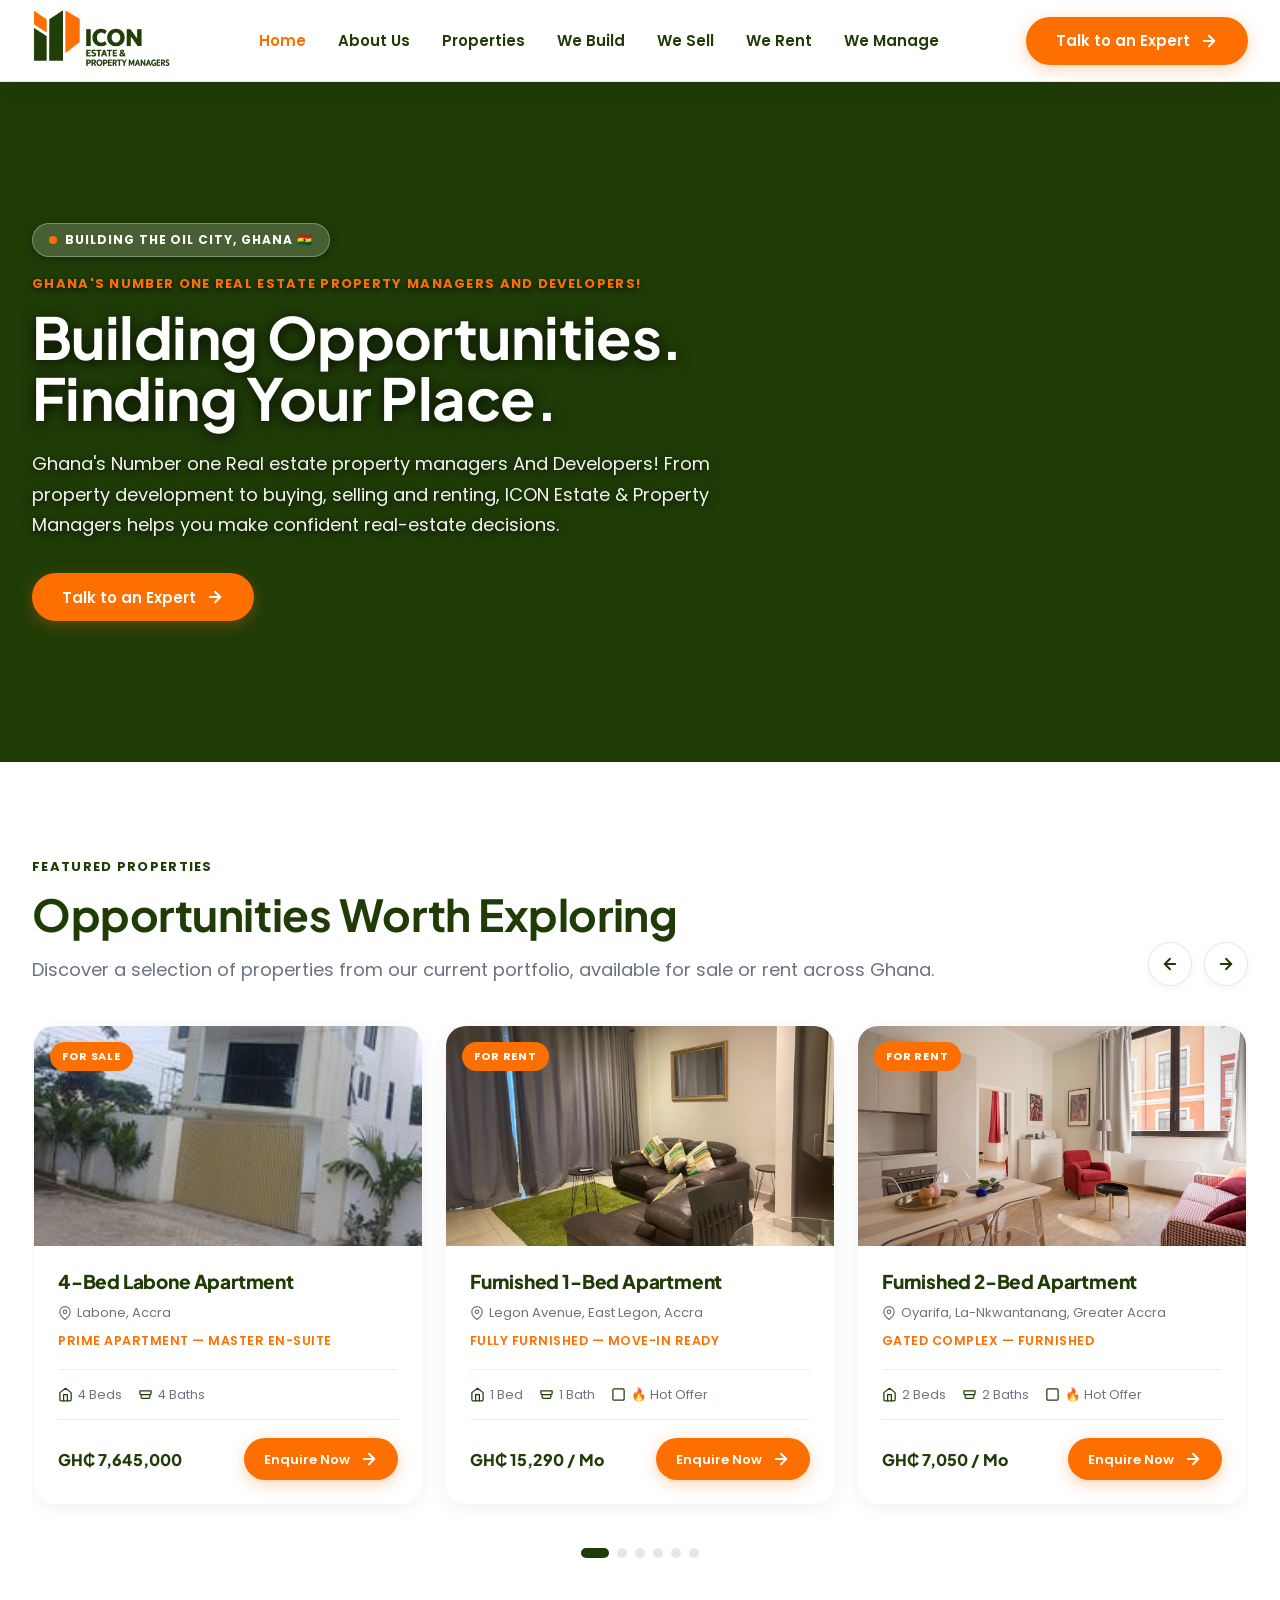
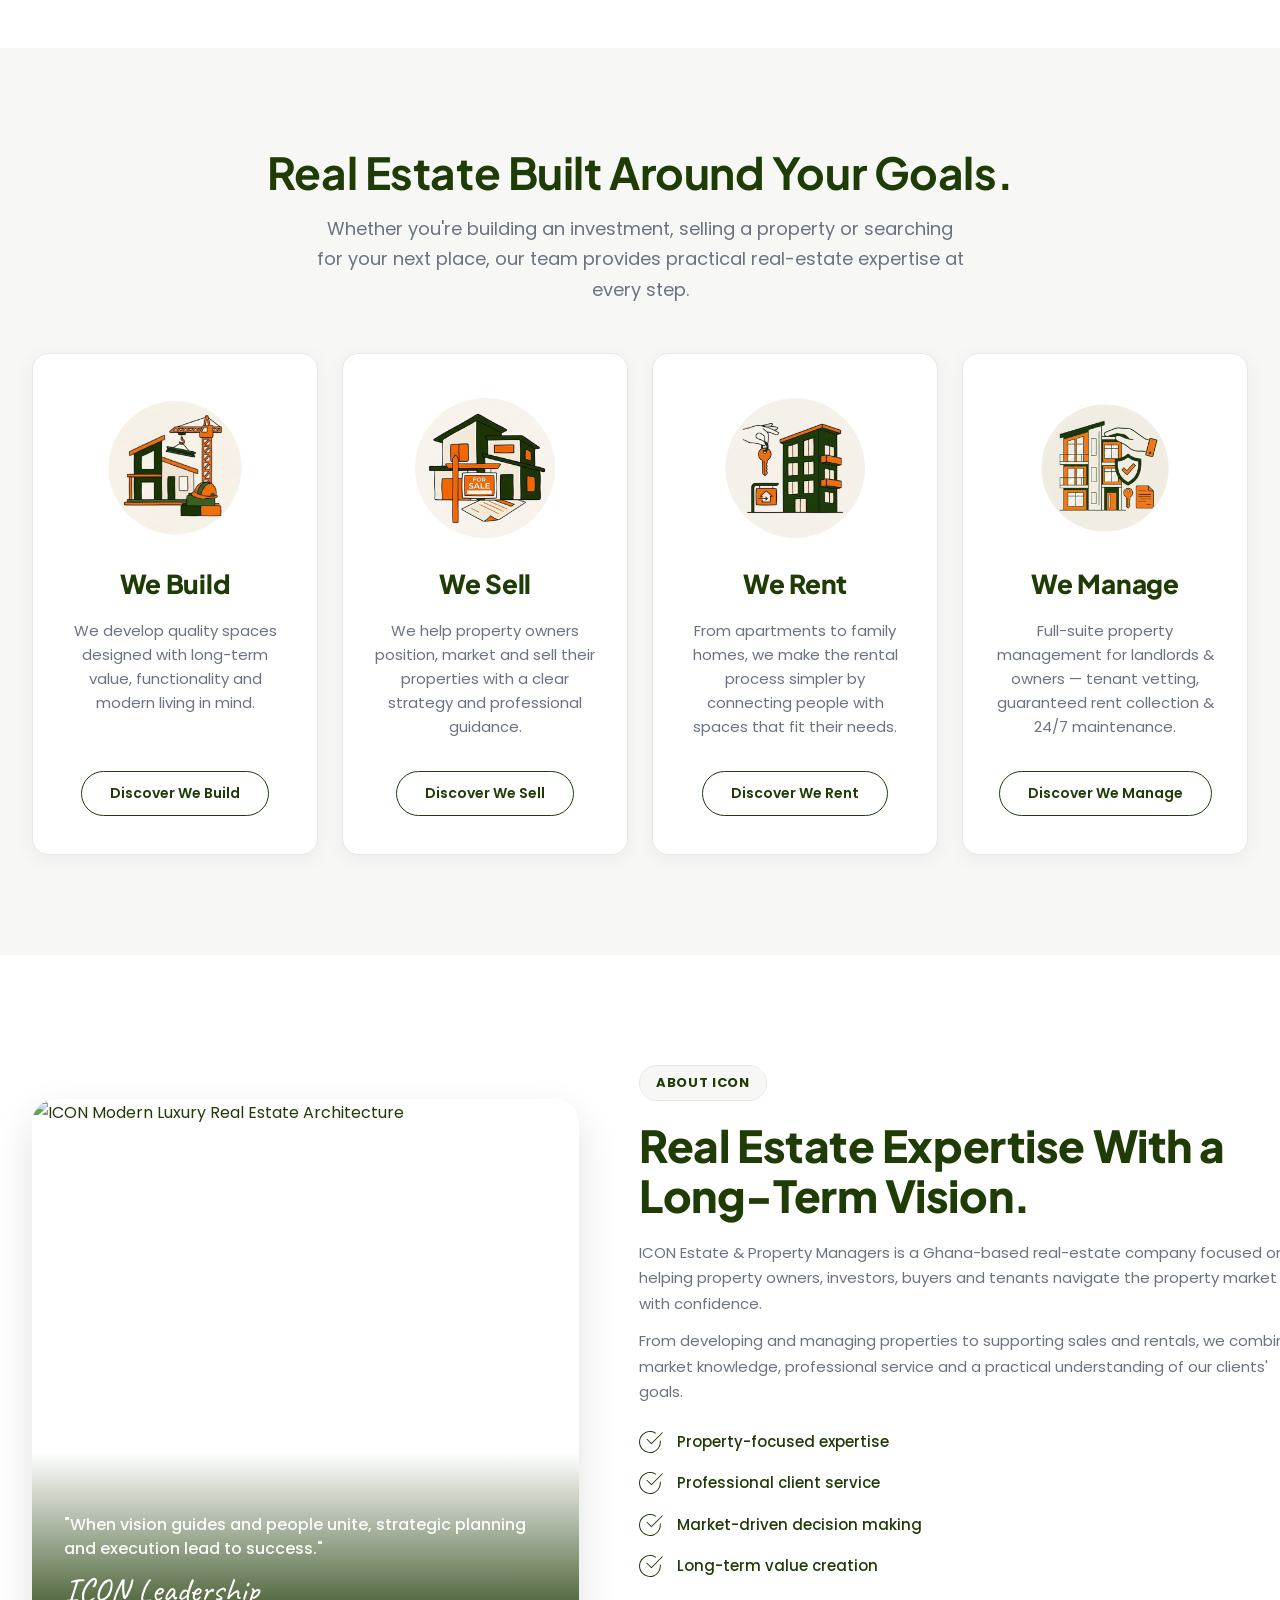
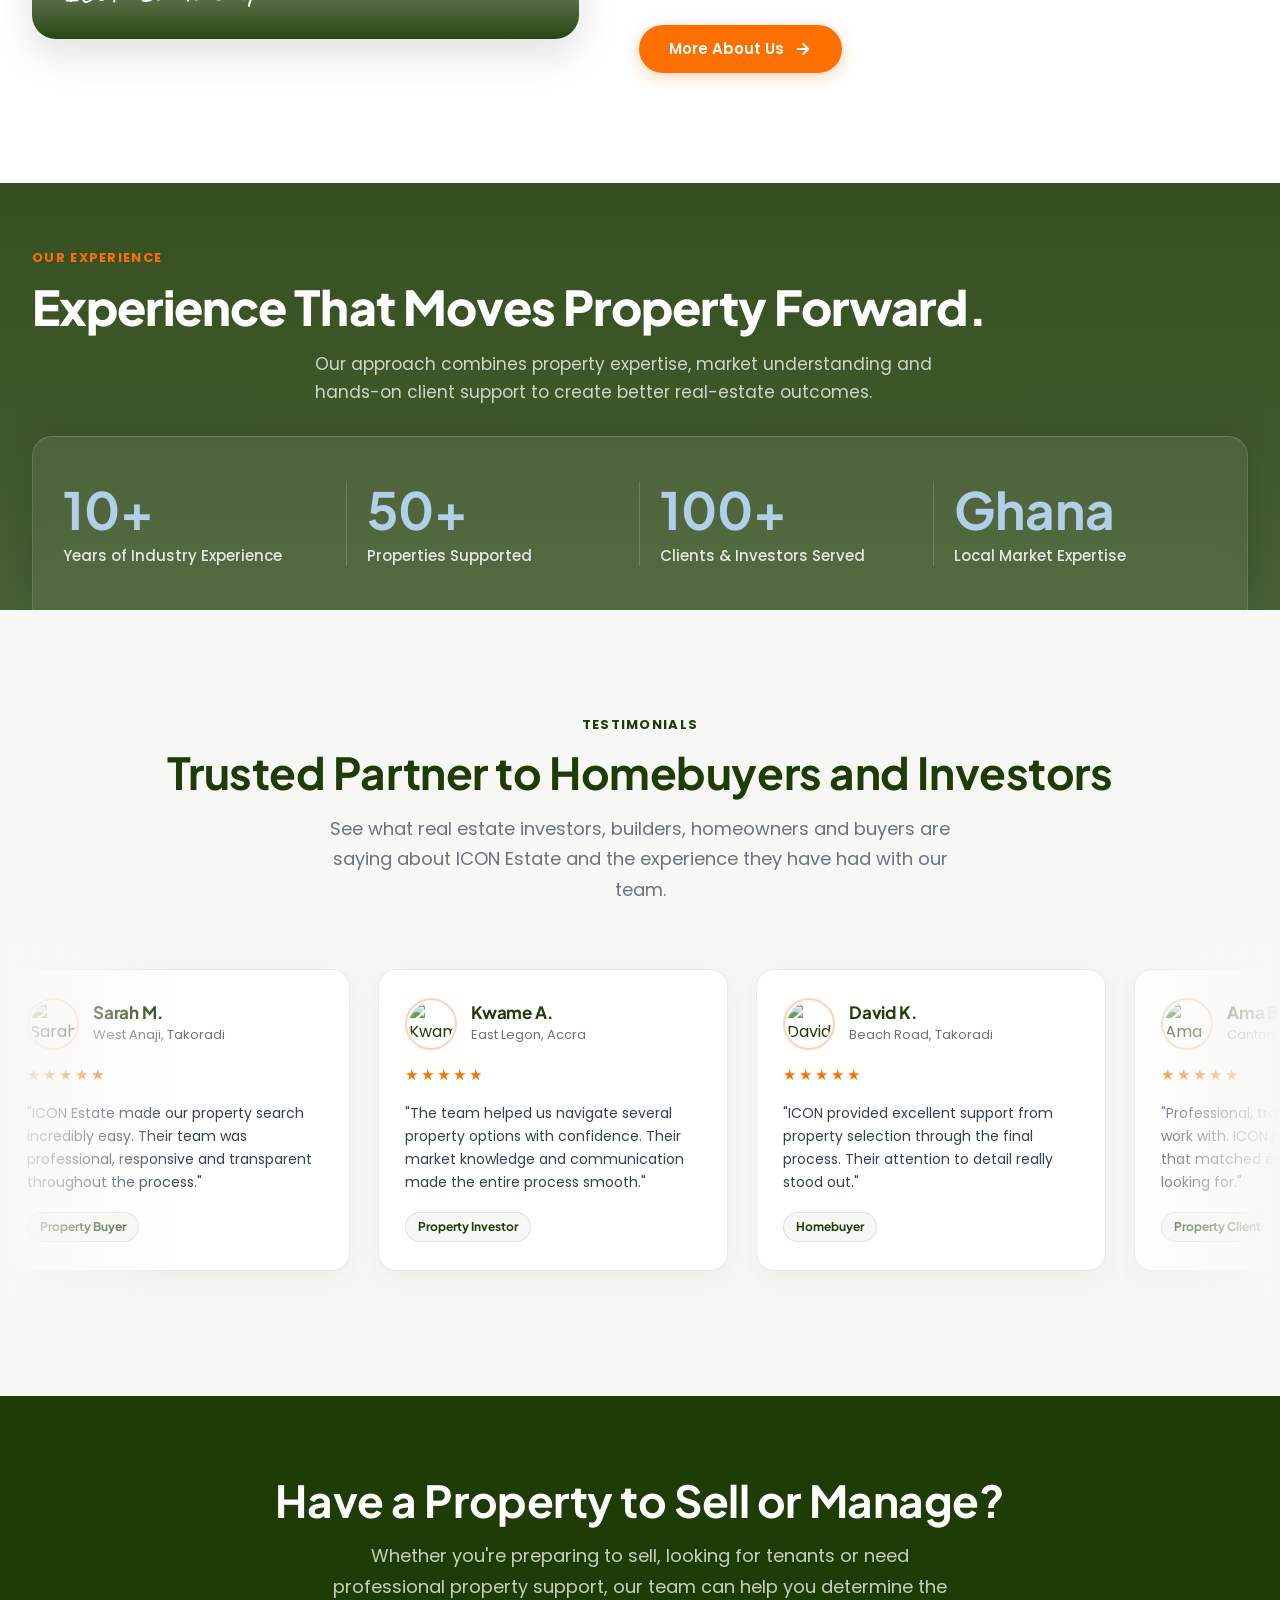
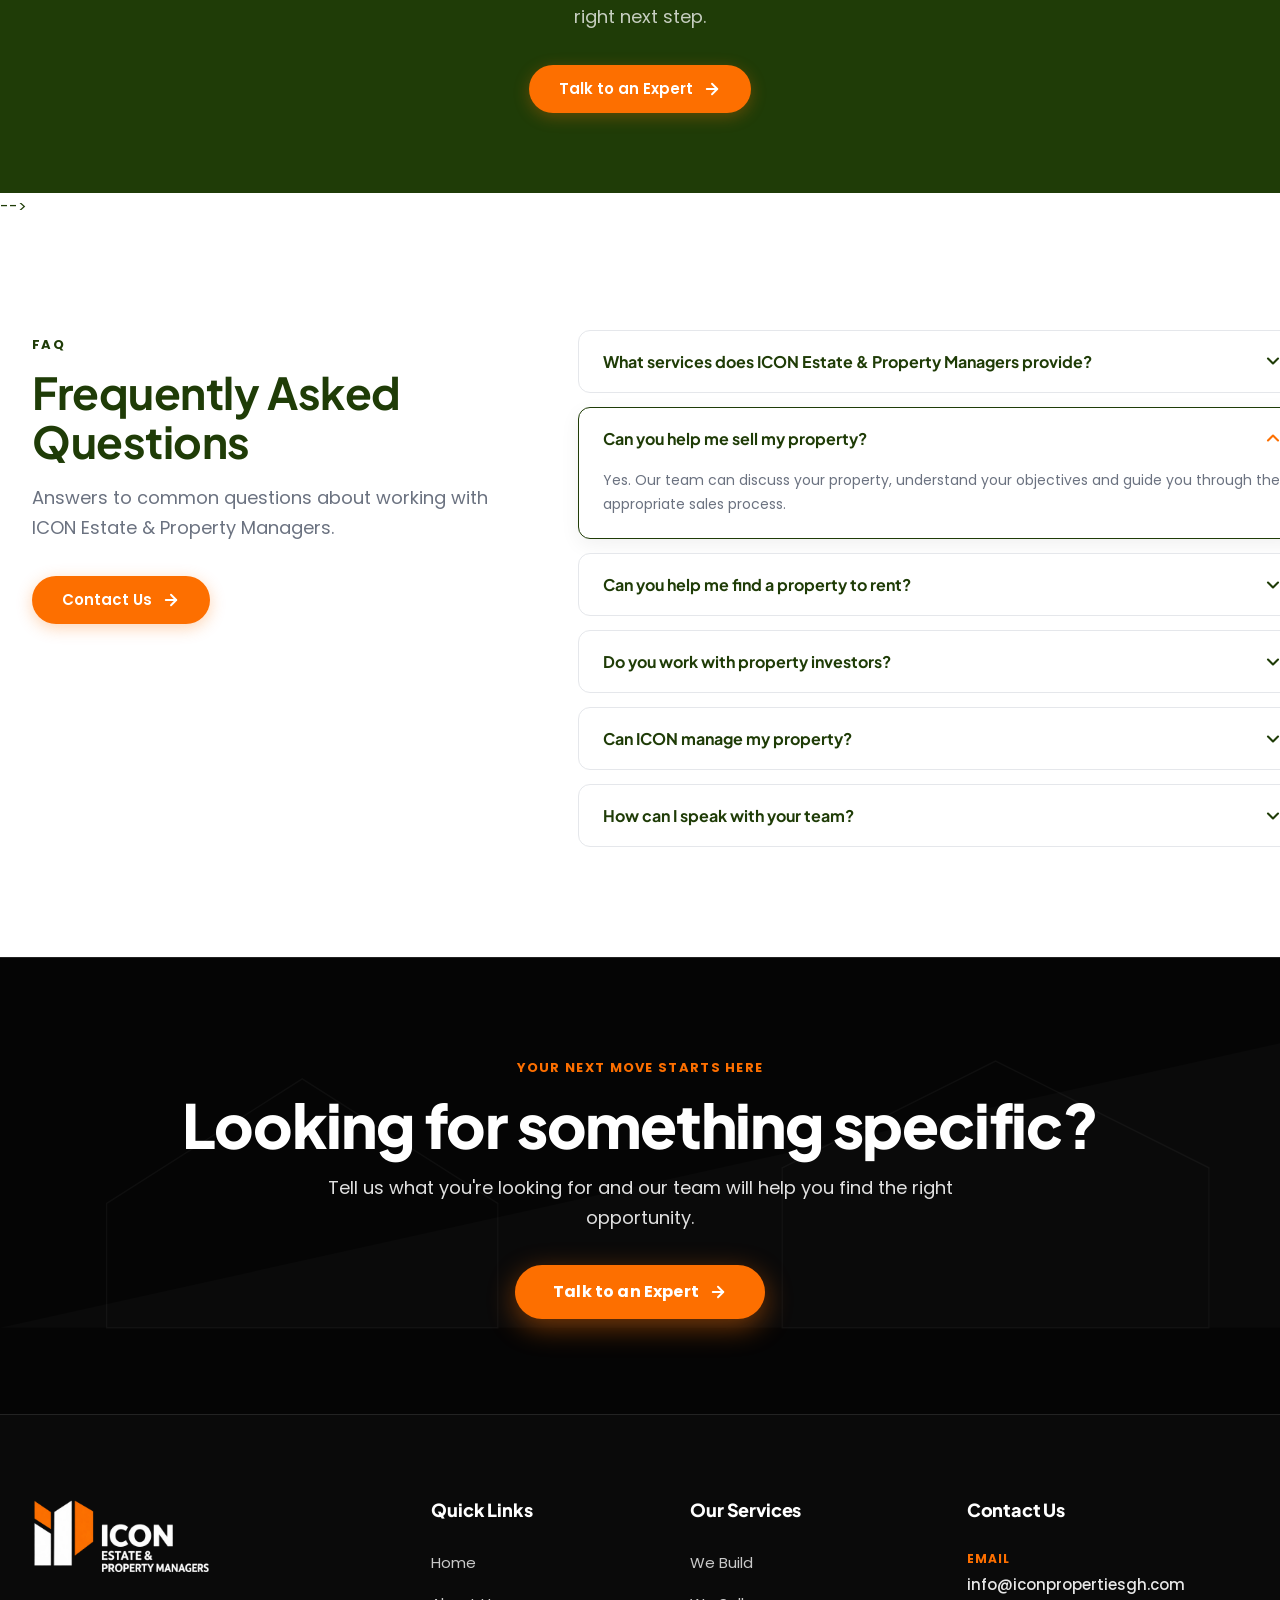
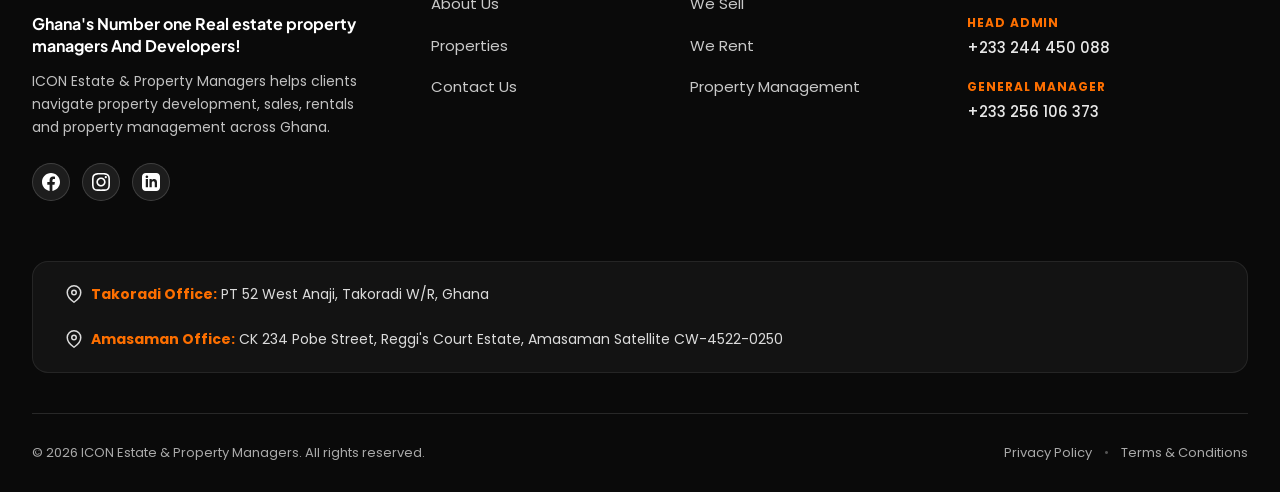
==== commit 642faee6: "Complete Property Management integration, we-manage page redesign, link routing, and homepage update" ====
--- a/index.html
+++ b/index.html
@@ -107,7 +107,7 @@
                     <li><a href="we-build.html" class="nav-link">We Build</a></li>
                     <li><a href="we-sell.html" class="nav-link">We Sell</a></li>
                     <li><a href="we-rent.html" class="nav-link">We Rent</a></li>
-                    <li><a href="contact.html" class="nav-link">Contact Us</a></li>
+                    <li><a href="we-manage.html" class="nav-link">We Manage</a></li>
                 </ul>
             </nav>
 
@@ -151,7 +151,7 @@
                 <a href="we-build.html" class="mobile-link">We Build</a>
                 <a href="we-sell.html" class="mobile-link">We Sell</a>
                 <a href="we-rent.html" class="mobile-link">We Rent</a>
-                <a href="contact.html" class="mobile-link">Contact Us</a>
+                <a href="we-manage.html" class="mobile-link">We Manage</a>
             </nav>
             <div class="mobile-nav-footer">
                 <a href="contact.html" class="btn btn-primary btn-full mobile-cta">
@@ -288,7 +288,7 @@
                                 </div>
                                 <div class="ws-prop-footer">
                                     <span class="ws-prop-price">GH₵ 7,645,000</span>
-                                    <a href="contact.html#inquiry-form" class="btn btn-primary ws-prop-cta">
+                                    <a href="we-sell.html#ws-seller-form" class="btn btn-primary ws-prop-cta">
                                         <span>Enquire Now</span>
                                         <svg class="btn-arrow" width="16" height="16" viewBox="0 0 24 24" fill="none"
                                             stroke="currentColor" stroke-width="2.5" stroke-linecap="round"
@@ -352,7 +352,7 @@
                                 </div>
                                 <div class="ws-prop-footer">
                                     <span class="ws-prop-price">GH₵ 15,290 / Mo</span>
-                                    <a href="contact.html#inquiry-form" class="btn btn-primary ws-prop-cta">
+                                    <a href="we-rent.html#wr-requirements" class="btn btn-primary ws-prop-cta">
                                         <span>Enquire Now</span>
                                         <svg class="btn-arrow" width="16" height="16" viewBox="0 0 24 24" fill="none"
                                             stroke="currentColor" stroke-width="2.5" stroke-linecap="round"
@@ -416,7 +416,7 @@
                                 </div>
                                 <div class="ws-prop-footer">
                                     <span class="ws-prop-price">GH₵ 7,050 / Mo</span>
-                                    <a href="contact.html#inquiry-form" class="btn btn-primary ws-prop-cta">
+                                    <a href="we-rent.html#wr-requirements" class="btn btn-primary ws-prop-cta">
                                         <span>Enquire Now</span>
                                         <svg class="btn-arrow" width="16" height="16" viewBox="0 0 24 24" fill="none"
                                             stroke="currentColor" stroke-width="2.5" stroke-linecap="round"
@@ -465,7 +465,7 @@
                                 </div>
                                 <div class="ws-prop-footer">
                                     <span class="ws-prop-price">GH₵ 12,500,000</span>
-                                    <a href="contact.html#inquiry-form" class="btn btn-primary ws-prop-cta">
+                                    <a href="we-sell.html#ws-seller-form" class="btn btn-primary ws-prop-cta">
                                         <span>Enquire Now</span>
                                         <svg class="btn-arrow" width="16" height="16" viewBox="0 0 24 24" fill="none" stroke="currentColor" stroke-width="2.5" stroke-linecap="round" stroke-linejoin="round">
                                             <line x1="5" y1="12" x2="19" y2="12"></line>
@@ -511,7 +511,7 @@
                                 </div>
                                 <div class="ws-prop-footer">
                                     <span class="ws-prop-price">GH₵ 18,200,000</span>
-                                    <a href="contact.html#inquiry-form" class="btn btn-primary ws-prop-cta">
+                                    <a href="we-sell.html#ws-seller-form" class="btn btn-primary ws-prop-cta">
                                         <span>Enquire Now</span>
                                         <svg class="btn-arrow" width="16" height="16" viewBox="0 0 24 24" fill="none" stroke="currentColor" stroke-width="2.5" stroke-linecap="round" stroke-linejoin="round">
                                             <line x1="5" y1="12" x2="19" y2="12"></line>
@@ -557,7 +557,7 @@
                                 </div>
                                 <div class="ws-prop-footer">
                                     <span class="ws-prop-price">GH₵ 4,500,000</span>
-                                    <a href="contact.html#inquiry-form" class="btn btn-primary ws-prop-cta">
+                                    <a href="we-sell.html#ws-seller-form" class="btn btn-primary ws-prop-cta">
                                         <span>Enquire Now</span>
                                         <svg class="btn-arrow" width="16" height="16" viewBox="0 0 24 24" fill="none" stroke="currentColor" stroke-width="2.5" stroke-linecap="round" stroke-linejoin="round">
                                             <line x1="5" y1="12" x2="19" y2="12"></line>
@@ -602,7 +602,7 @@
                             We develop quality spaces designed with long-term value, functionality and modern living in
                             mind.
                         </p>
-                        <a href="contact.html" class="arch-pill-btn">Discover We Build</a>
+                        <a href="we-build.html" class="arch-pill-btn">Discover We Build</a>
                     </article>
 
                     <!-- Card 2: We Sell -->
@@ -615,7 +615,7 @@
                             We help property owners position, market and sell their properties with a clear strategy and
                             professional guidance.
                         </p>
-                        <a href="contact.html" class="arch-pill-btn">Discover We Sell</a>
+                        <a href="we-sell.html" class="arch-pill-btn">Discover We Sell</a>
                     </article>
 
                     <!-- Card 3: We Rent -->
@@ -628,7 +628,19 @@
                             From apartments to family homes, we make the rental process simpler by connecting people
                             with spaces that fit their needs.
                         </p>
-                        <a href="#popular-properties" class="arch-pill-btn">Discover We Rent</a>
+                        <a href="we-rent.html" class="arch-pill-btn">Discover We Rent</a>
+                    </article>
+
+                    <!-- Card 4: We Manage -->
+                    <article class="service-arch-card reveal-card">
+                        <div class="icon-arch-wrap">
+                            <img src="images/Buyer-holding-property.png" alt="We Manage Icon" class="service-card-icon-img">
+                        </div>
+                        <h3 class="arch-card-title">We Manage</h3>
+                        <p class="arch-card-desc">
+                            Full-suite property management for landlords & owners — tenant vetting, guaranteed rent collection & 24/7 maintenance.
+                        </p>
+                        <a href="we-manage.html" class="arch-pill-btn">Discover We Manage</a>
                     </article>
 
                 </div>
@@ -1434,13 +1446,14 @@
                     </ul>
                 </div>
 
-                <!-- COLUMN 3 — SERVICES -->
+                <!-- COLUMN 3 — OUR SERVICES -->
                 <div class="footer-links-col">
-                    <h4 class="footer-col-title">Services</h4>
+                    <h4 class="footer-col-title">Our Services</h4>
                     <ul class="footer-links-list">
                         <li><a href="we-build.html">We Build</a></li>
                         <li><a href="we-sell.html">We Sell</a></li>
                         <li><a href="we-rent.html">We Rent</a></li>
+                        <li><a href="we-manage.html">Property Management</a></li>
                     </ul>
                 </div>
 
--- a/css/style.css
+++ b/css/style.css
@@ -793,9 +793,16 @@
 
 .services-3card-grid {
     display: grid;
-    grid-template-columns: repeat(3, 1fr);
-    gap: 32px;
+    grid-template-columns: repeat(4, 1fr);
+    gap: 24px;
     align-items: stretch;
+}
+
+@media (max-width: 1199px) {
+    .services-3card-grid {
+        grid-template-columns: repeat(2, 1fr);
+        gap: 28px;
+    }
 }
 
 .service-arch-card {
@@ -4976,4 +4983,166 @@
         gap: 14px;
         padding: 20px;
     }
+}
+
+/* ==========================================================================
+   WE MANAGE LANDLORD PAGE STYLING (6-Card Grid, Proposal Form, Guarantees)
+   ========================================================================== */
+
+/* Management Capabilities 3-Column Grid */
+.wm-services-grid {
+    display: grid;
+    grid-template-columns: repeat(3, 1fr);
+    gap: 32px;
+    align-items: stretch;
+}
+
+.wm-service-card {
+    background-color: var(--color-white);
+    border: 1px solid var(--color-border);
+    border-radius: 20px;
+    padding: 36px 30px;
+    transition: all 0.3s cubic-bezier(0.16, 1, 0.3, 1);
+    box-shadow: 0 4px 20px rgba(0, 0, 0, 0.04);
+    display: flex;
+    flex-direction: column;
+    align-items: flex-start;
+}
+
+.wm-service-card:hover {
+    transform: translateY(-6px);
+    box-shadow: 0 16px 36px rgba(0, 0, 0, 0.09);
+    border-color: var(--color-orange);
+}
+
+.wm-service-icon {
+    width: 60px;
+    height: 60px;
+    border-radius: 16px;
+    background: rgba(253, 111, 0, 0.08);
+    color: var(--color-orange);
+    display: flex;
+    align-items: center;
+    justify-content: center;
+    margin-bottom: 24px;
+    transition: all 0.3s ease;
+}
+
+.wm-service-card:hover .wm-service-icon {
+    background: var(--color-orange);
+    color: var(--color-white);
+    transform: scale(1.08);
+}
+
+.wm-service-title {
+    font-family: var(--font-heading);
+    font-size: 20px;
+    font-weight: 700;
+    color: var(--color-dark-green);
+    margin-bottom: 12px;
+    line-height: 1.35;
+}
+
+.wm-service-desc {
+    font-family: var(--font-body);
+    font-size: 14.5px;
+    color: var(--color-text-muted);
+    line-height: 1.65;
+    margin: 0;
+}
+
+/* Proposal Form Container Card */
+.form-container-card {
+    background-color: var(--color-white);
+    border: 1px solid var(--color-border);
+    border-radius: 24px;
+    padding: 48px;
+    box-shadow: 0 12px 40px rgba(0, 0, 0, 0.06);
+    max-width: 900px;
+    margin: 0 auto;
+}
+
+.form-grid-2 {
+    display: grid;
+    grid-template-columns: 1fr 1fr;
+    gap: 20px;
+}
+
+.form-group {
+    margin-bottom: 20px;
+    display: flex;
+    flex-direction: column;
+}
+
+.form-label {
+    font-family: var(--font-body);
+    font-size: 14px;
+    font-weight: 600;
+    color: var(--color-dark-green);
+    margin-bottom: 8px;
+}
+
+.form-input,
+.form-textarea {
+    width: 100%;
+    padding: 14px 18px;
+    border: 1px solid var(--color-border);
+    border-radius: 12px;
+    font-family: var(--font-body);
+    font-size: 15px;
+    color: #171717;
+    background-color: #ffffff;
+    transition: all 0.25s ease;
+}
+
+.form-input:focus,
+.form-textarea:focus {
+    outline: none;
+    border-color: var(--color-orange);
+    box-shadow: 0 0 0 3px rgba(253, 111, 0, 0.15);
+}
+
+select.form-input {
+    appearance: none;
+    -webkit-appearance: none;
+    background-image: url("data:image/svg+xml,%3Csvg xmlns='http://www.w3.org/2000/svg' width='16' height='16' viewBox='0 0 24 24' fill='none' stroke='%231f3c07' stroke-width='2' stroke-linecap='round' stroke-linejoin='round'%3E%3Cpolyline points='6 9 12 15 18 9'%3E%3C/polyline%3E%3C/svg%3E");
+    background-repeat: no-repeat;
+    background-position: right 18px center;
+    background-size: 16px;
+    padding-right: 44px;
+    cursor: pointer;
+}
+
+.btn-lg {
+    padding: 16px 36px;
+    font-size: 16px;
+    border-radius: 50px;
+}
+
+.eyebrow-orange {
+    color: var(--color-orange) !important;
+}
+
+/* Responsive Media Queries */
+@media (max-width: 1024px) {
+    .wm-services-grid {
+        grid-template-columns: repeat(2, 1fr);
+        gap: 24px;
+    }
+}
+
+@media (max-width: 767px) {
+    .wm-services-grid {
+        grid-template-columns: 1fr;
+        gap: 20px;
+    }
+
+    .form-container-card {
+        padding: 28px 20px;
+    }
+
+    .form-grid-2 {
+        grid-template-columns: 1fr;
+        gap: 0;
+    }
 }
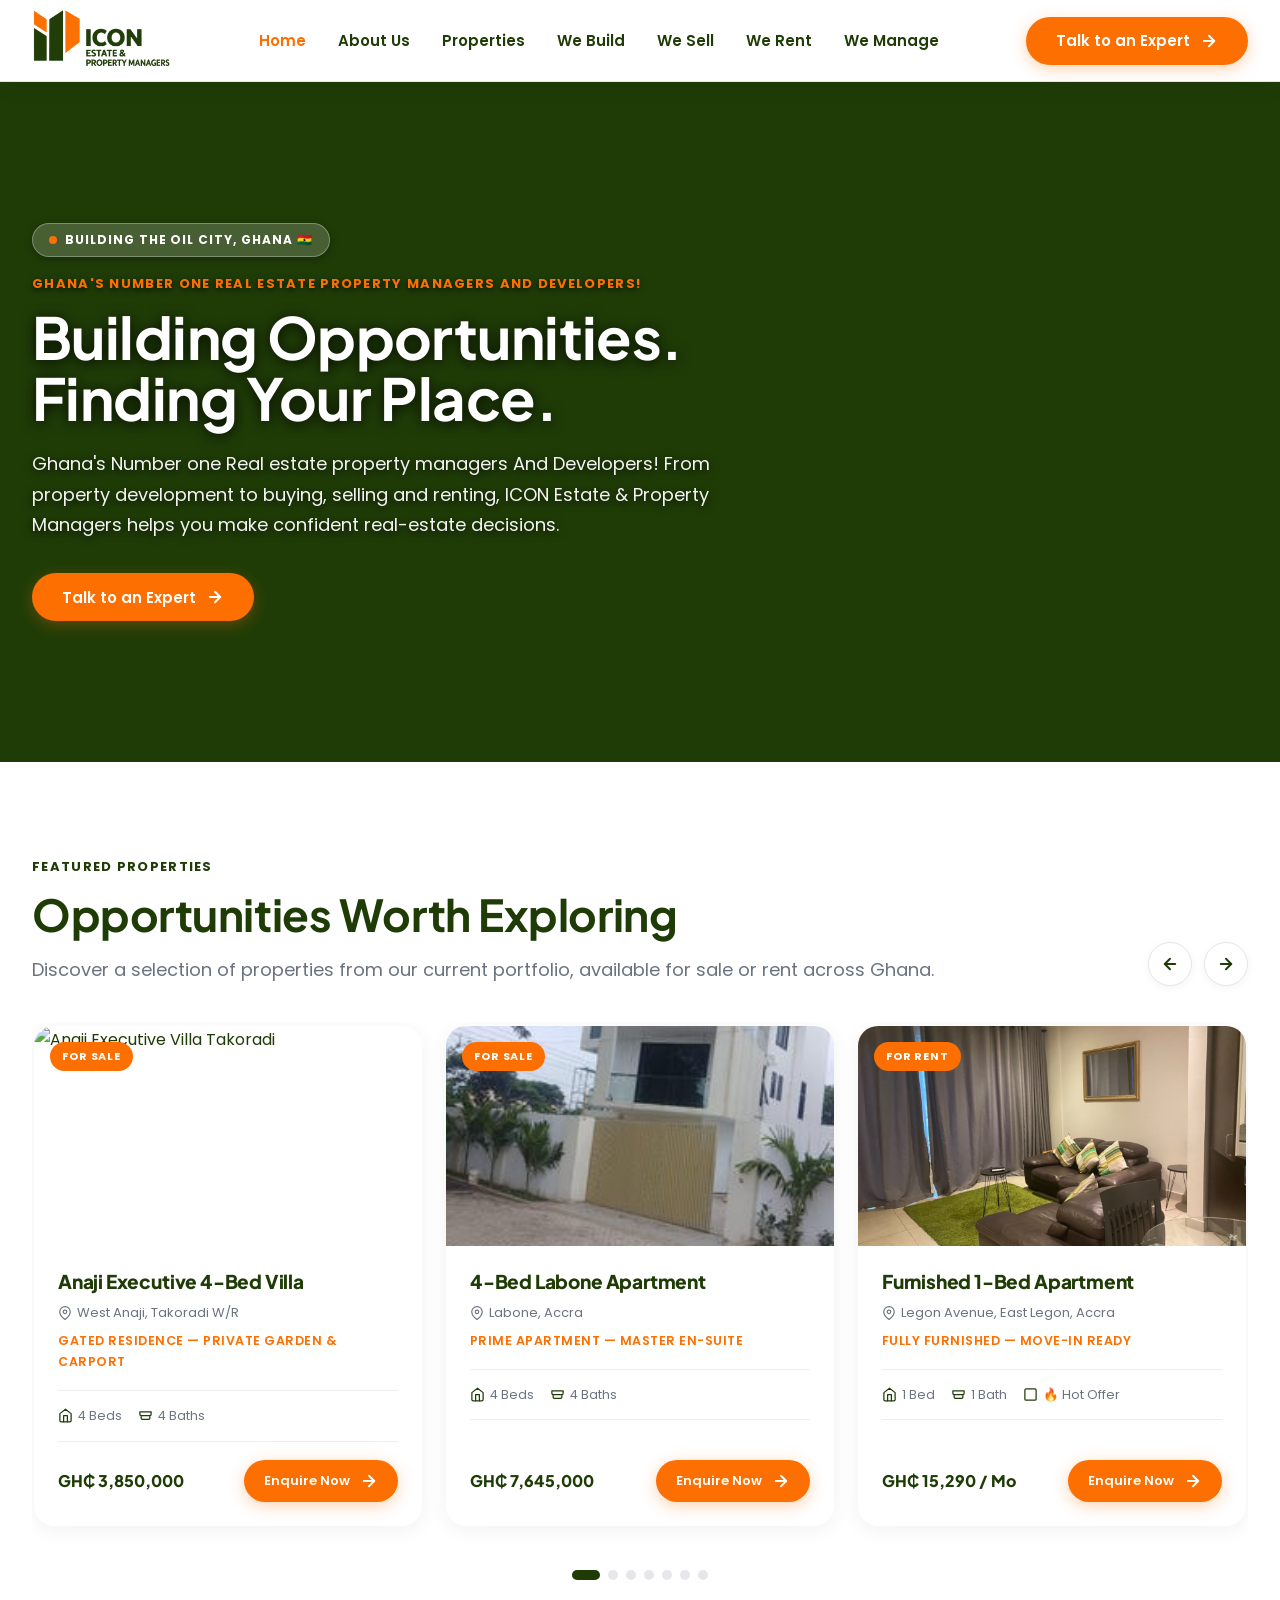
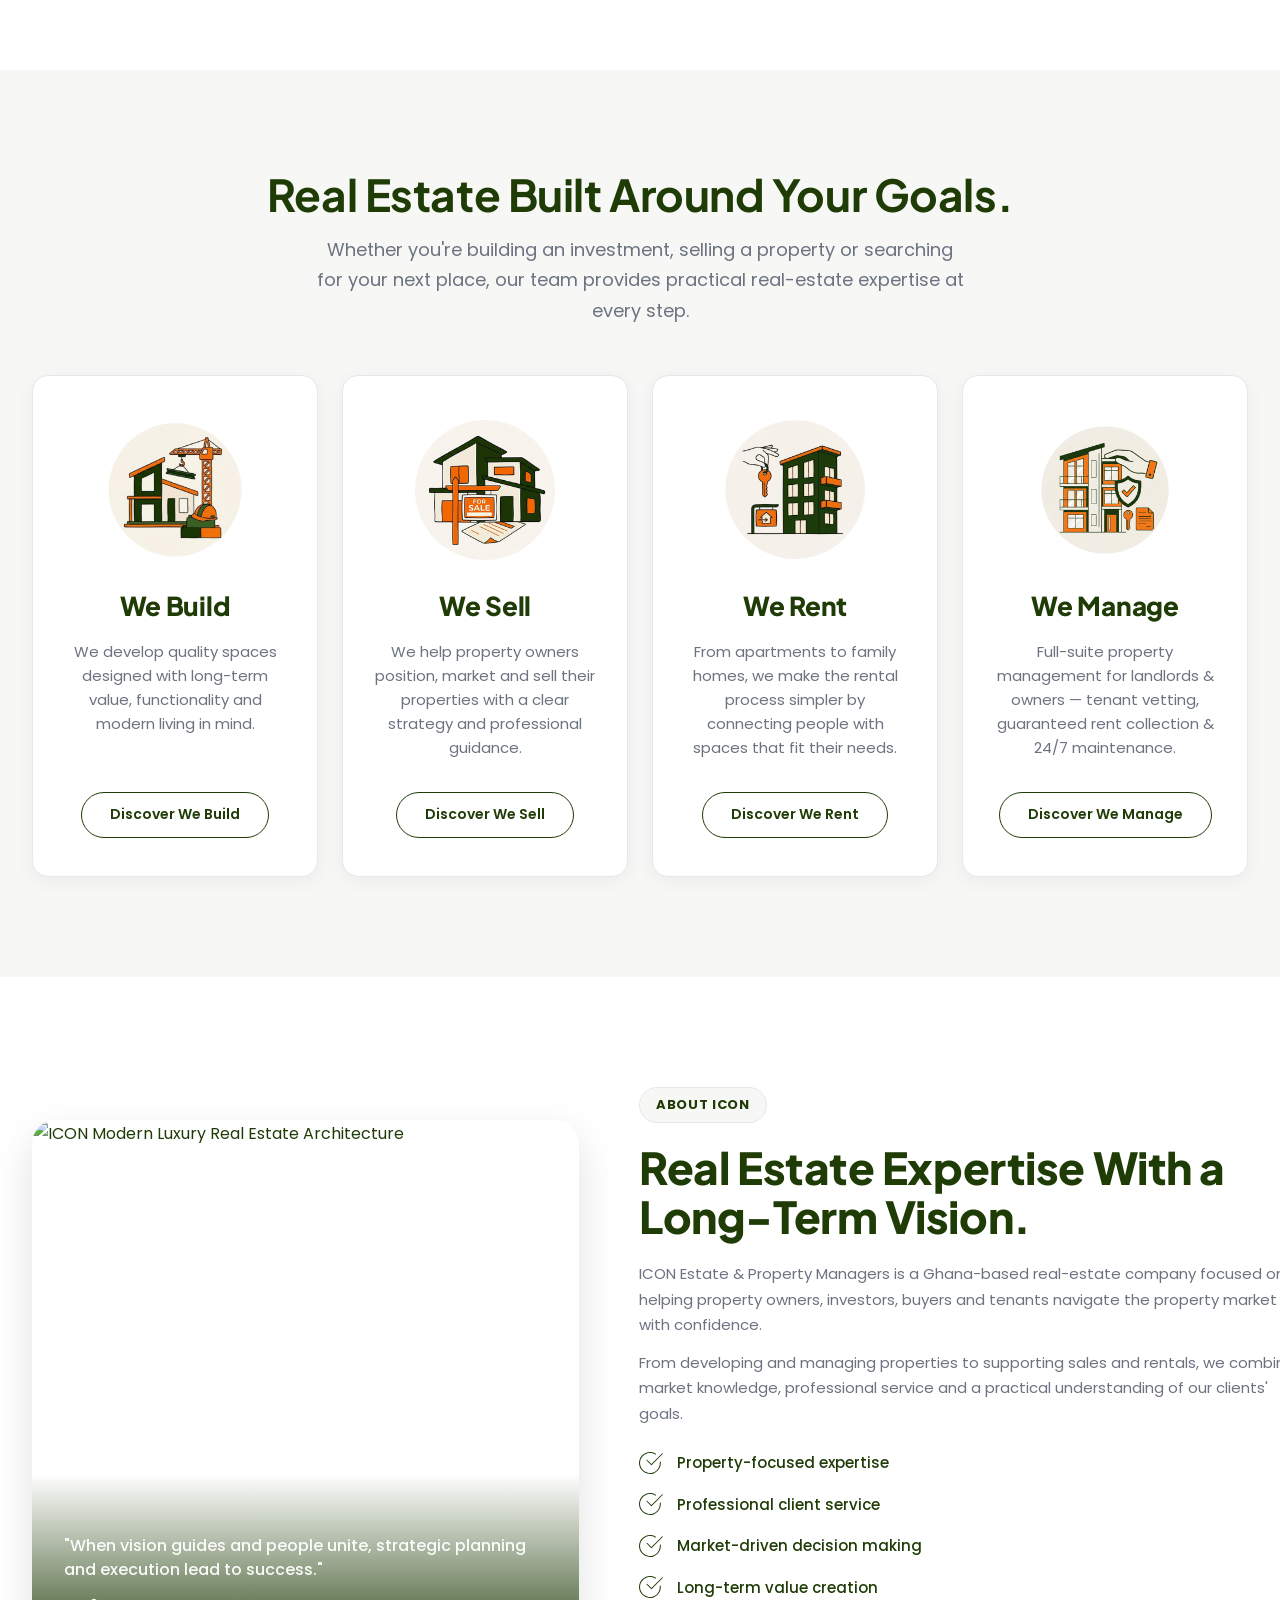
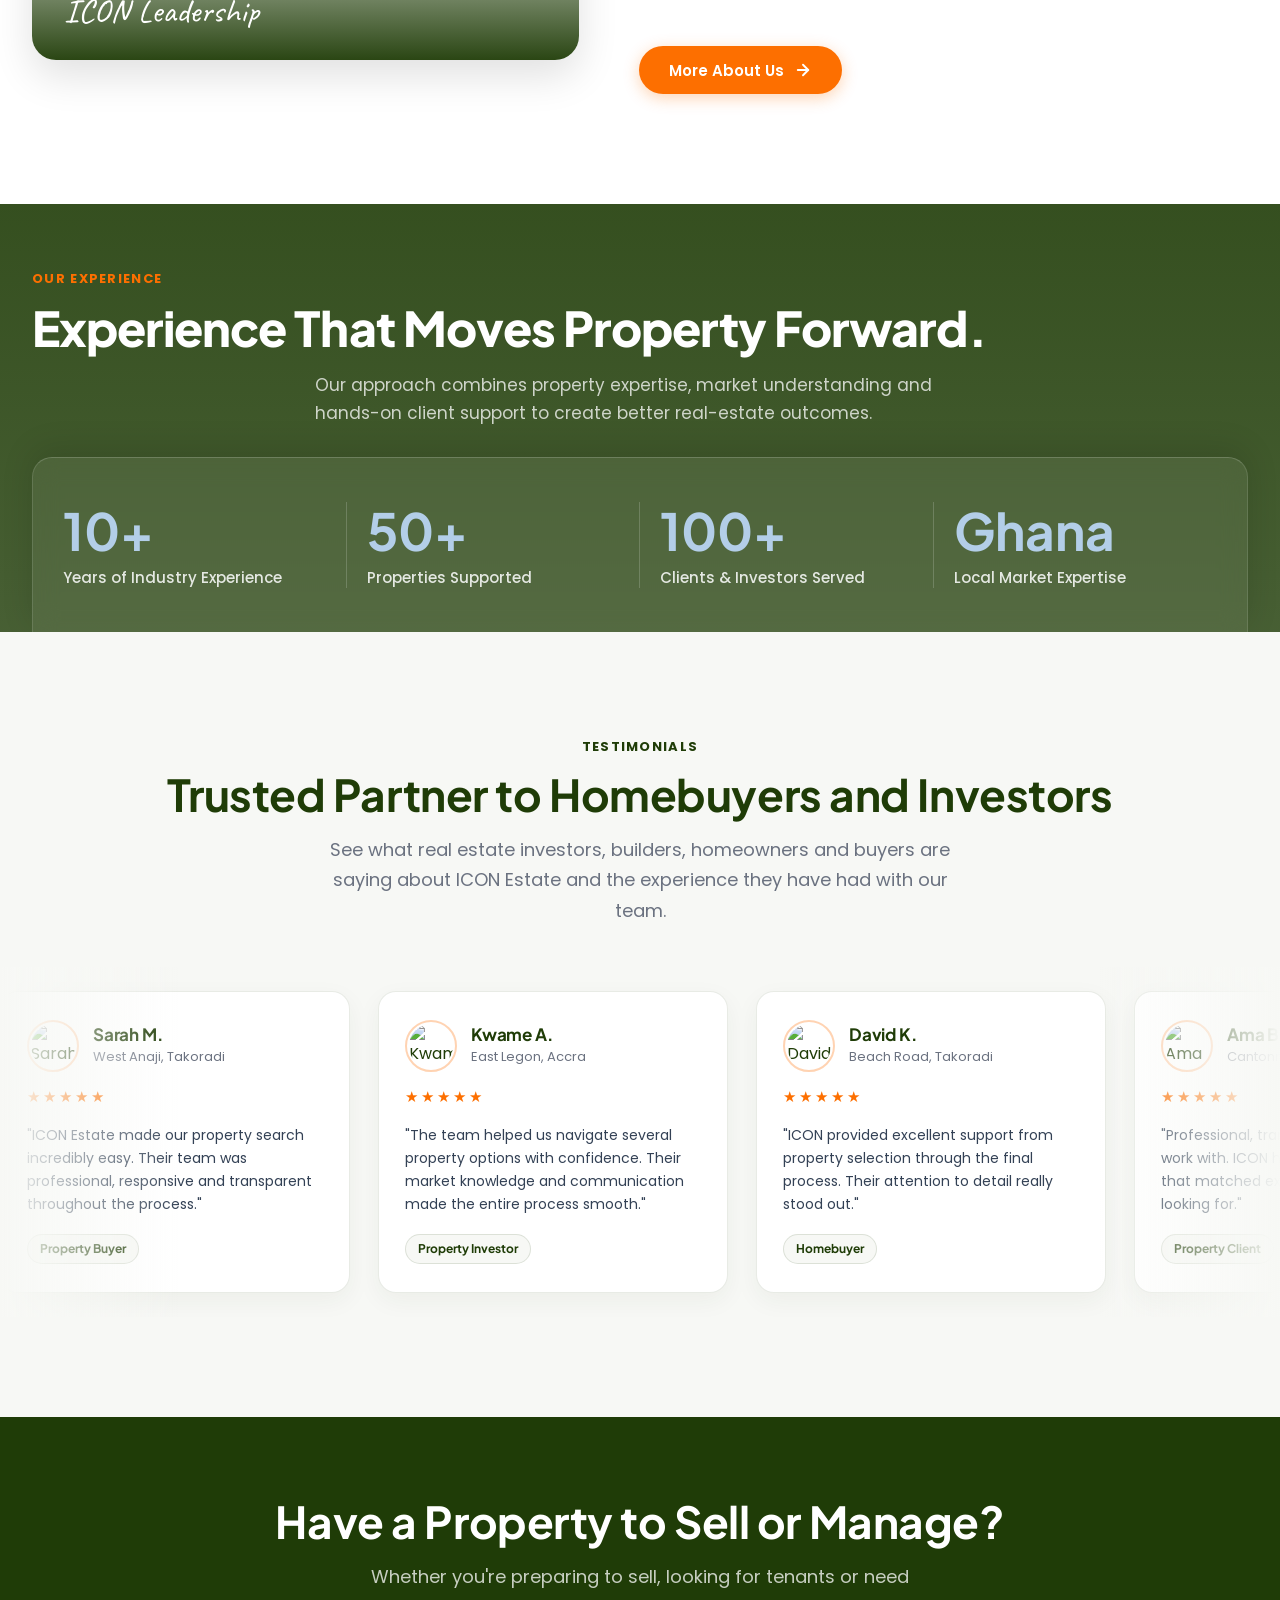
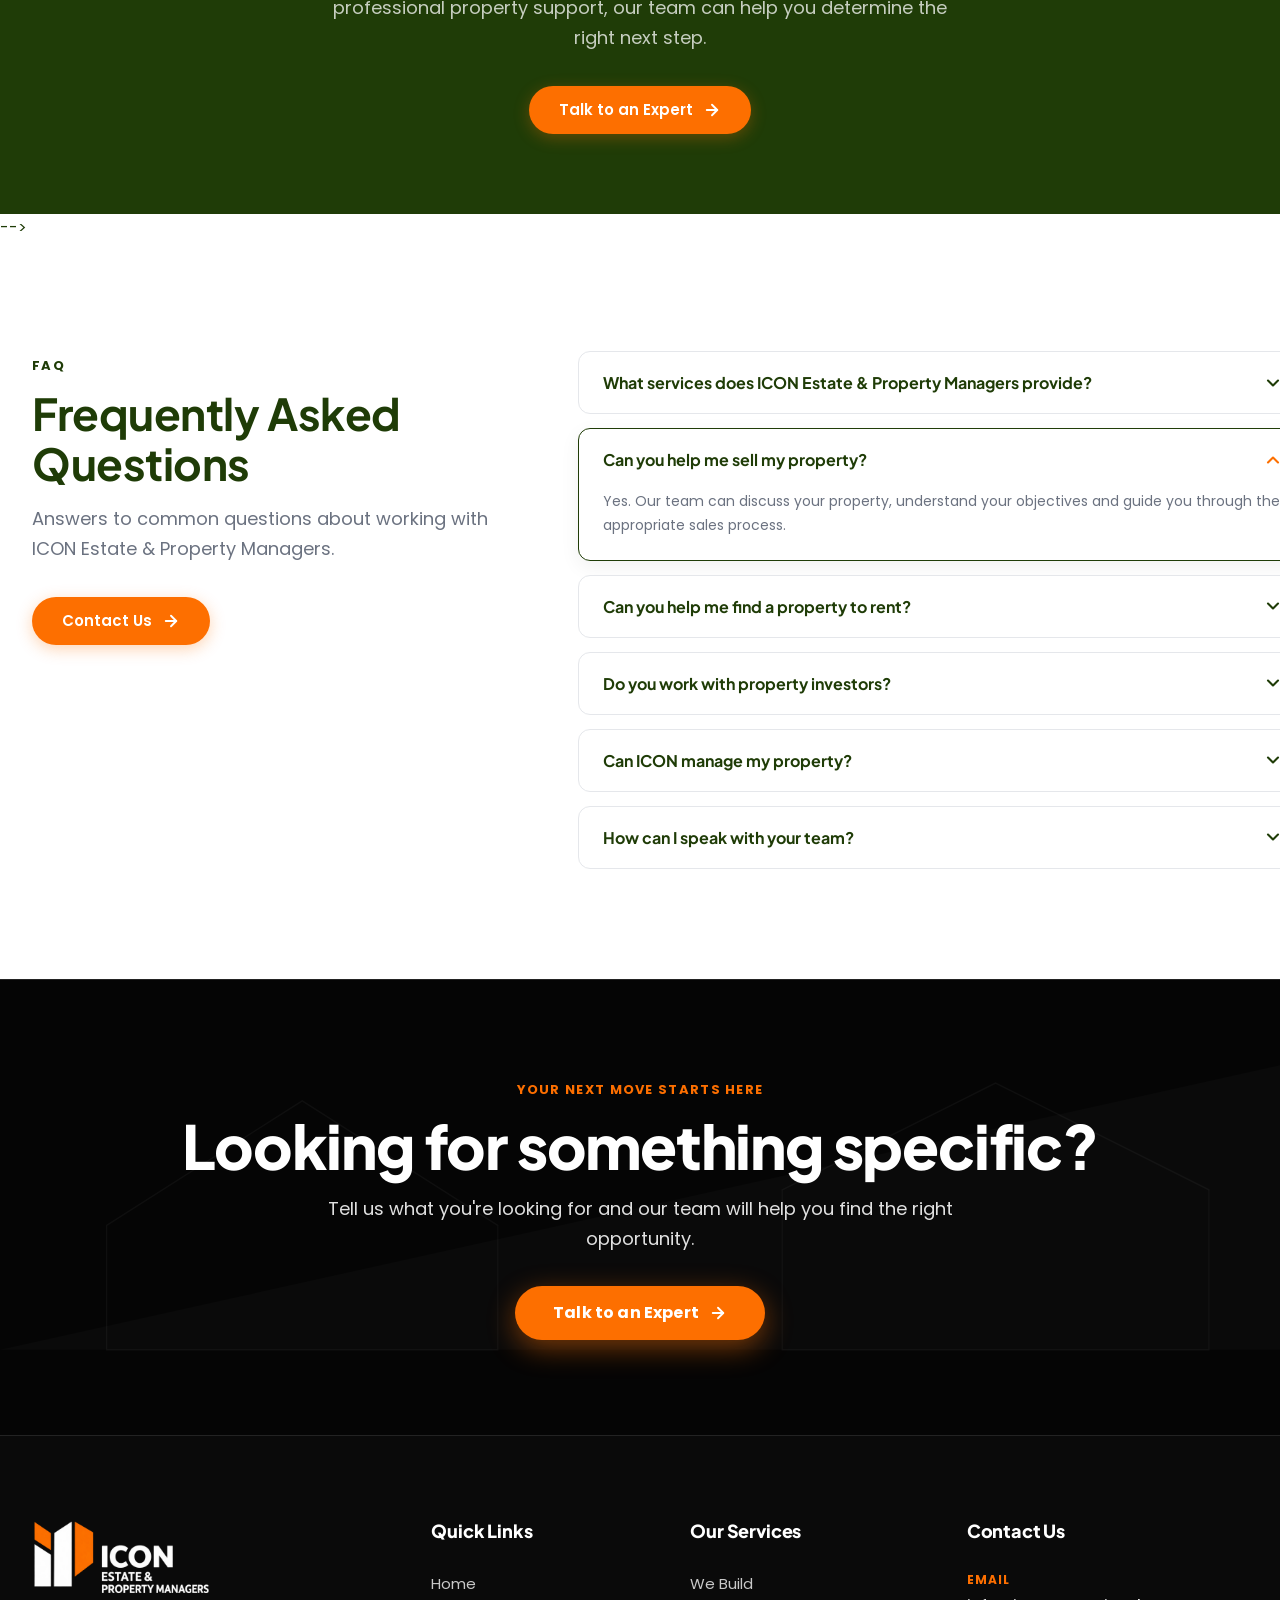
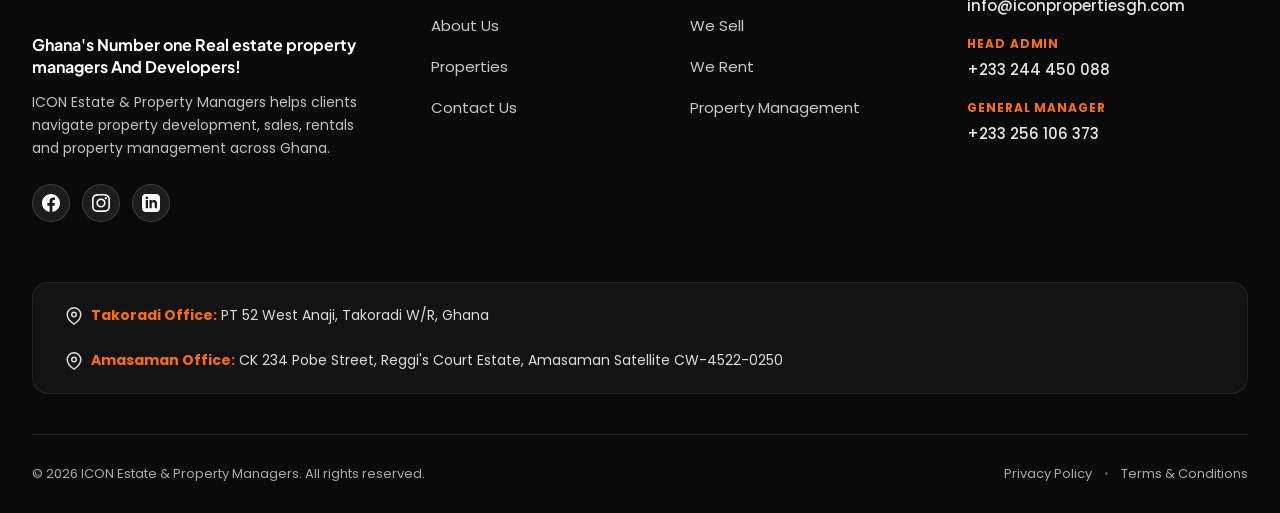
==== commit 782c2ad1: "Add rich Accra and Sekondi-Takoradi property listings and location filters" ====
--- a/index.html
+++ b/index.html
@@ -245,6 +245,62 @@
                     <div class="popular-cards-track" id="popular-cards-track">
 
 
+                        <!-- Card 1: Takoradi Anaji Executive Villa [FOR SALE] -->
+                        <article class="ws-prop-card" aria-label="Property listing">
+                            <div class="ws-prop-img-wrap">
+                                <img src="https://images.unsplash.com/photo-1600585154340-be6161a56a0c?auto=format&fit=crop&w=800&q=80"
+                                    alt="Anaji Executive Villa Takoradi" class="ws-prop-img" loading="lazy"
+                                    draggable="false">
+                                <span class="ws-prop-badge">FOR SALE</span>
+                            </div>
+                            <div class="ws-prop-body">
+                                <h3 class="ws-prop-title">Anaji Executive 4-Bed Villa</h3>
+                                <p class="ws-prop-location">
+                                    <svg width="14" height="14" viewBox="0 0 24 24" fill="none" stroke="currentColor"
+                                        stroke-width="2" stroke-linecap="round" stroke-linejoin="round"
+                                        aria-hidden="true">
+                                        <path d="M21 10c0 7-9 13-9 13s-9-6-9-13a9 9 0 0 1 18 0z"></path>
+                                        <circle cx="12" cy="10" r="3"></circle>
+                                    </svg>
+                                    West Anaji, Takoradi W/R
+                                </p>
+                                <p class="ws-prop-type">Gated Residence — Private Garden & Carport</p>
+                                <div class="ws-prop-specs">
+                                    <span class="ws-spec-item">
+                                        <svg width="15" height="15" viewBox="0 0 24 24" fill="none"
+                                            stroke="currentColor" stroke-width="2" stroke-linecap="round"
+                                            stroke-linejoin="round" aria-hidden="true">
+                                            <path d="M3 9l9-7 9 7v11a2 2 0 0 1-2 2H5a2 2 0 0 1-2-2z"></path>
+                                            <polyline points="9 22 9 12 15 12 15 22"></polyline>
+                                        </svg>
+                                        4 Beds
+                                    </span>
+                                    <span class="ws-spec-item">
+                                        <svg width="15" height="15" viewBox="0 0 24 24" fill="none"
+                                            stroke="currentColor" stroke-width="2" stroke-linecap="round"
+                                            stroke-linejoin="round" aria-hidden="true">
+                                            <path
+                                                d="M5 12H19M5 12a2 2 0 0 1-2-2V6h18v4a2 2 0 0 1-2 2M5 12v4a2 2 0 0 0 2 2h10a2 2 0 0 0 2-2v-4">
+                                            </path>
+                                        </svg>
+                                        4 Baths
+                                    </span>
+                                </div>
+                                <div class="ws-prop-footer">
+                                    <span class="ws-prop-price">GH₵ 3,850,000</span>
+                                    <a href="we-sell.html#ws-seller-form" class="btn btn-primary ws-prop-cta">
+                                        <span>Enquire Now</span>
+                                        <svg class="btn-arrow" width="16" height="16" viewBox="0 0 24 24" fill="none"
+                                            stroke="currentColor" stroke-width="2.5" stroke-linecap="round"
+                                            stroke-linejoin="round">
+                                            <line x1="5" y1="12" x2="19" y2="12"></line>
+                                            <polyline points="12 5 19 12 12 19"></polyline>
+                                        </svg>
+                                    </a>
+                                </div>
+                            </div>
+                        </article>
+
                         <!-- Card 2: Labone 4-Bed Executive Apartment [FOR SALE] -->
                         <article class="ws-prop-card" aria-label="Property listing">
                             <div class="ws-prop-img-wrap">
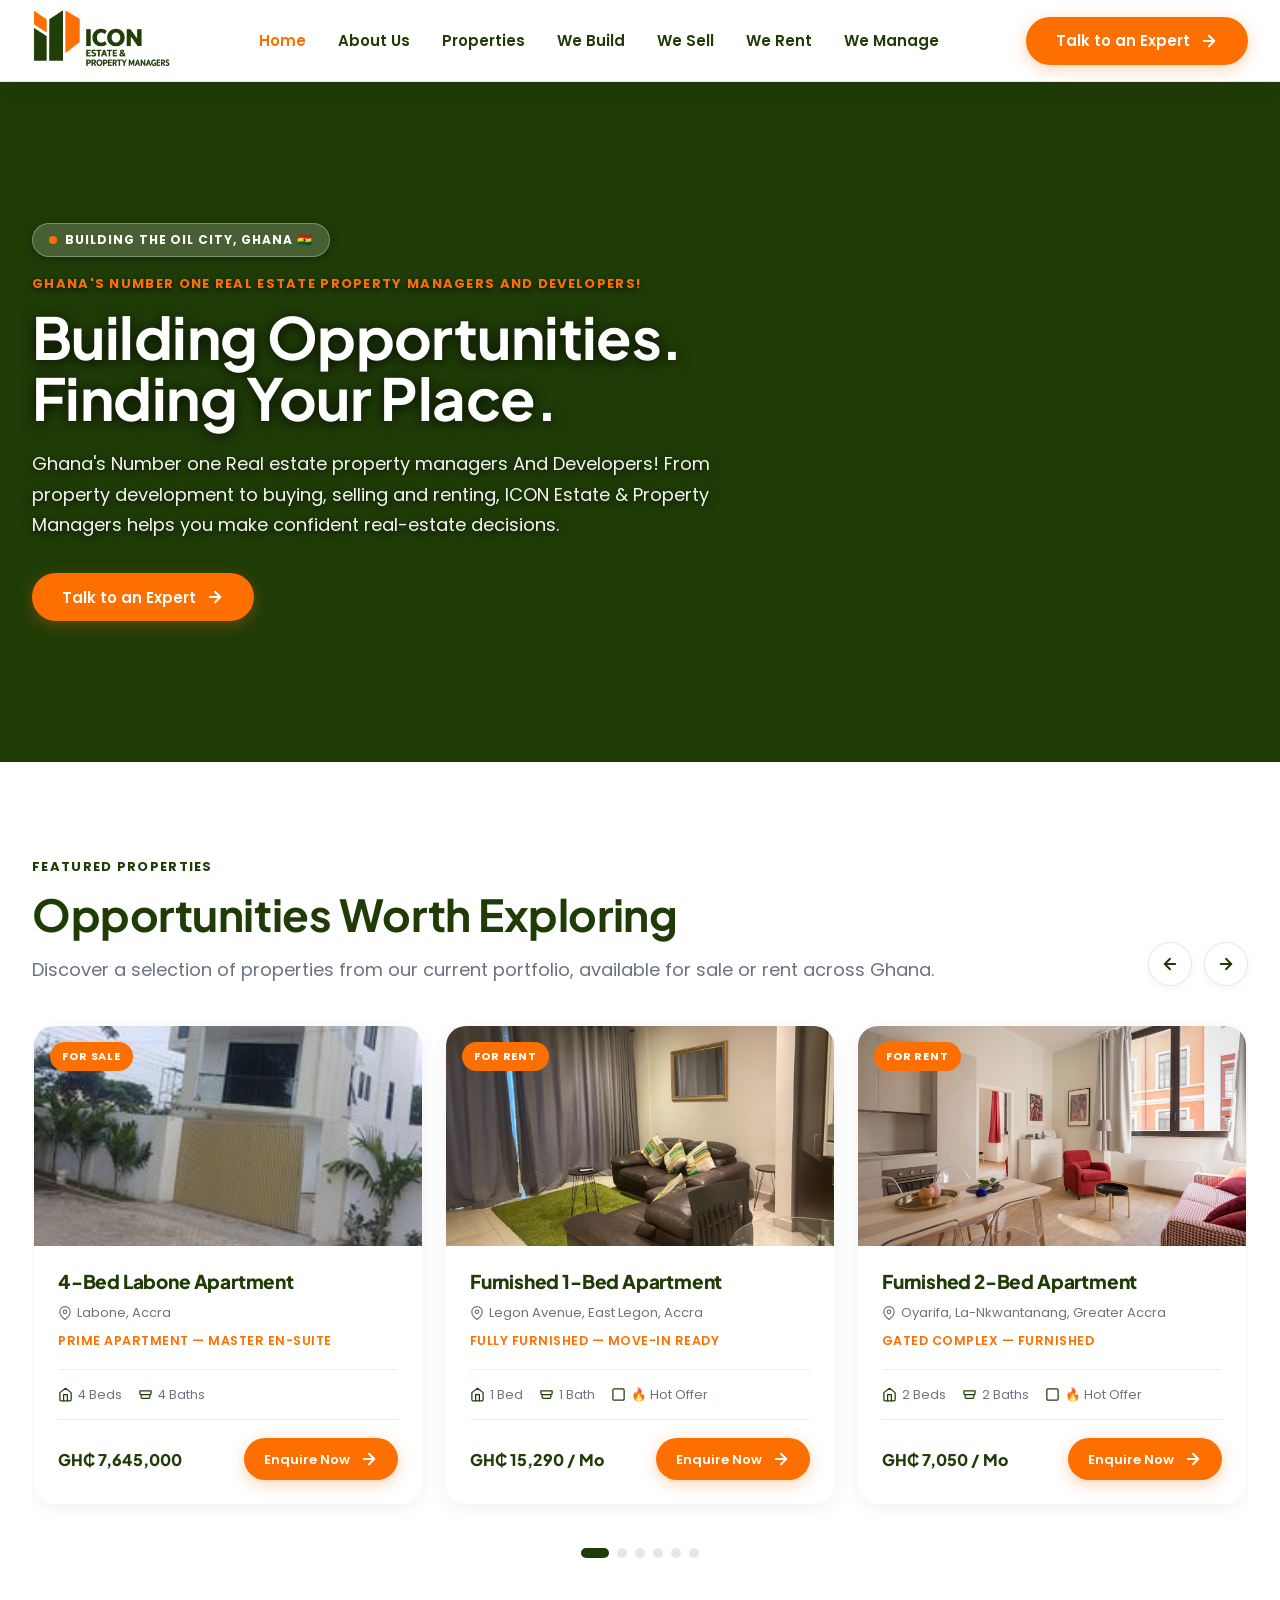
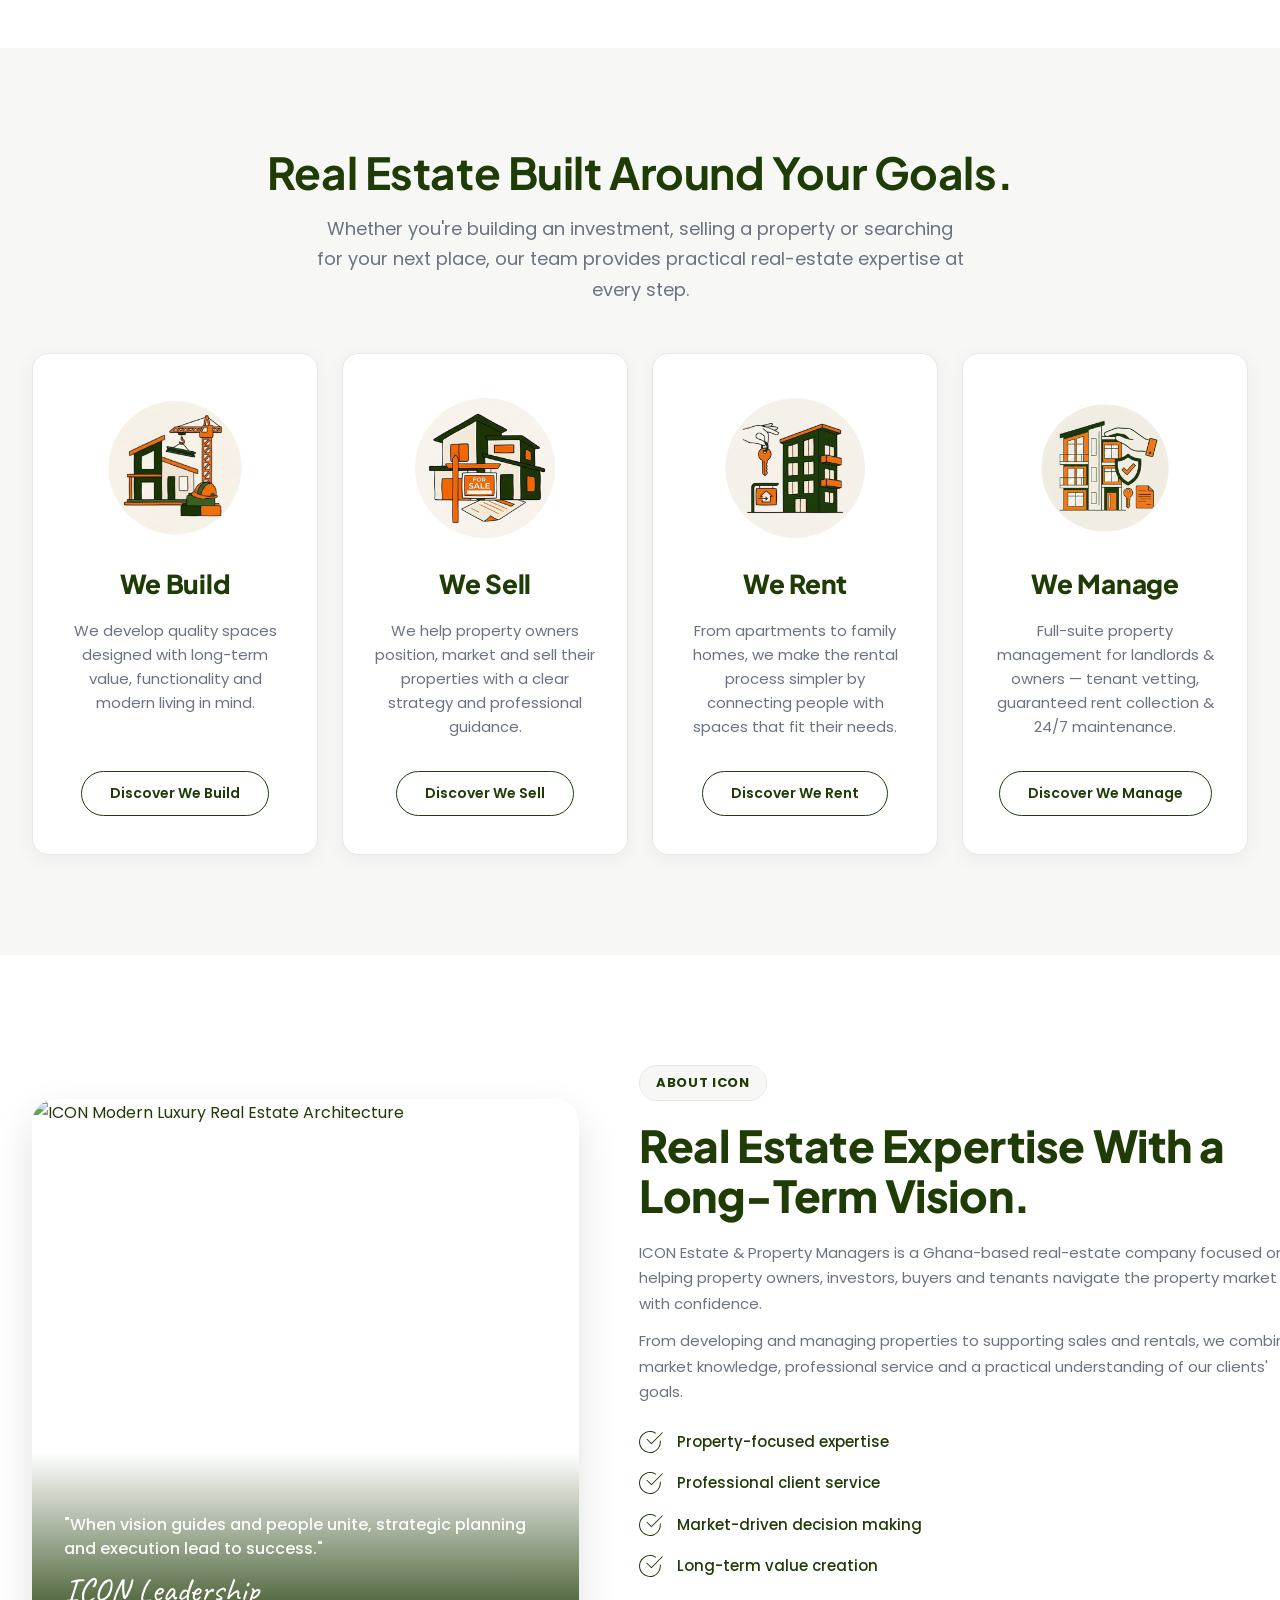
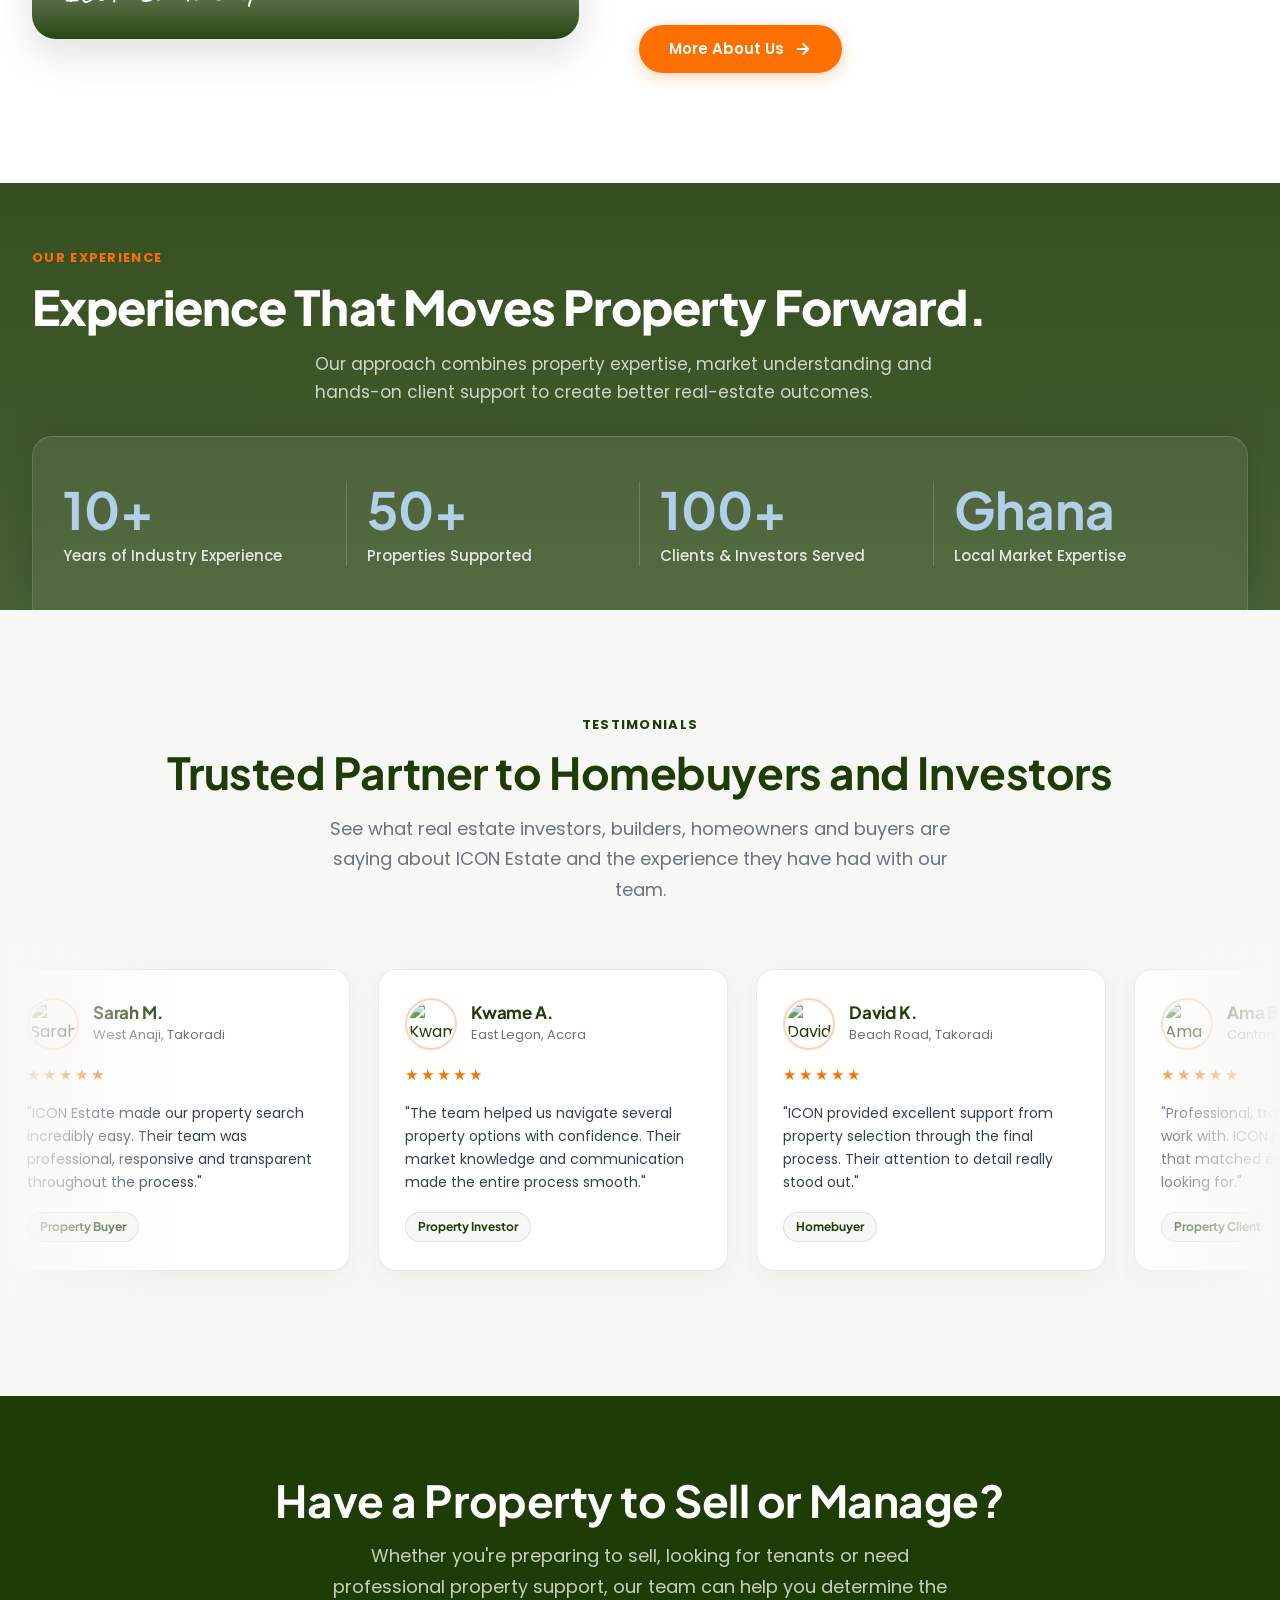
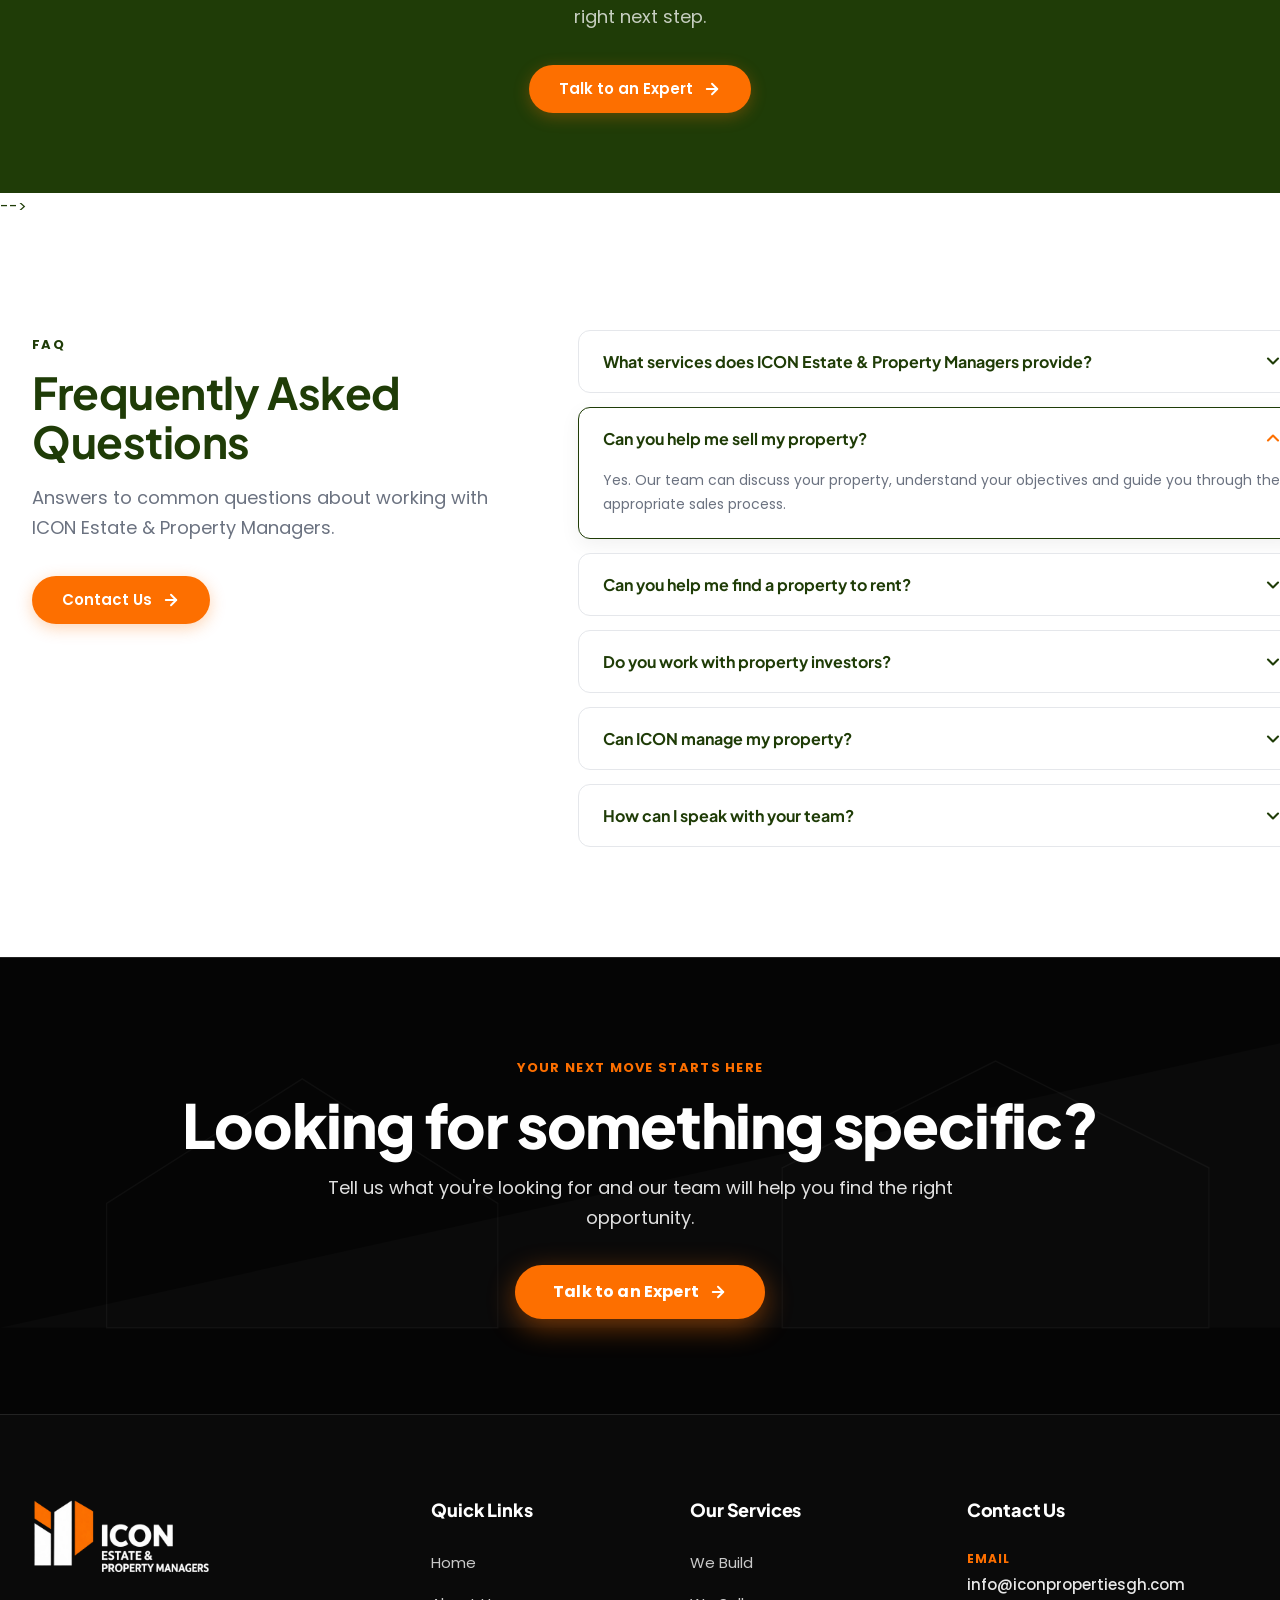
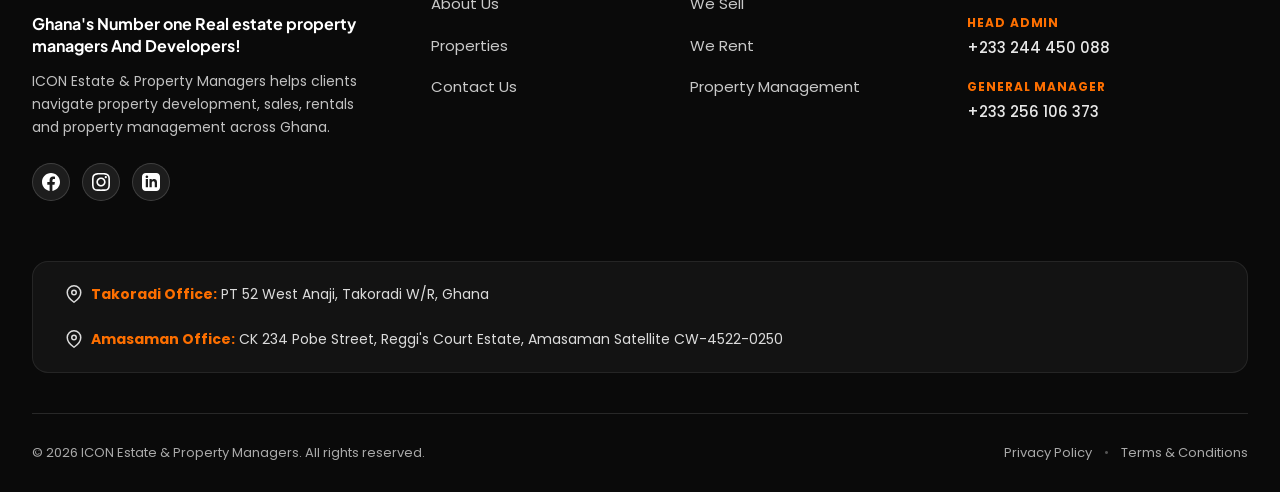
==== commit 71fef1a8: "Add new property images and updated listings, styling and scripts" ====
--- a/index.html
+++ b/index.html
@@ -245,62 +245,6 @@
                     <div class="popular-cards-track" id="popular-cards-track">
 
 
-                        <!-- Card 1: Takoradi Anaji Executive Villa [FOR SALE] -->
-                        <article class="ws-prop-card" aria-label="Property listing">
-                            <div class="ws-prop-img-wrap">
-                                <img src="https://images.unsplash.com/photo-1600585154340-be6161a56a0c?auto=format&fit=crop&w=800&q=80"
-                                    alt="Anaji Executive Villa Takoradi" class="ws-prop-img" loading="lazy"
-                                    draggable="false">
-                                <span class="ws-prop-badge">FOR SALE</span>
-                            </div>
-                            <div class="ws-prop-body">
-                                <h3 class="ws-prop-title">Anaji Executive 4-Bed Villa</h3>
-                                <p class="ws-prop-location">
-                                    <svg width="14" height="14" viewBox="0 0 24 24" fill="none" stroke="currentColor"
-                                        stroke-width="2" stroke-linecap="round" stroke-linejoin="round"
-                                        aria-hidden="true">
-                                        <path d="M21 10c0 7-9 13-9 13s-9-6-9-13a9 9 0 0 1 18 0z"></path>
-                                        <circle cx="12" cy="10" r="3"></circle>
-                                    </svg>
-                                    West Anaji, Takoradi W/R
-                                </p>
-                                <p class="ws-prop-type">Gated Residence — Private Garden & Carport</p>
-                                <div class="ws-prop-specs">
-                                    <span class="ws-spec-item">
-                                        <svg width="15" height="15" viewBox="0 0 24 24" fill="none"
-                                            stroke="currentColor" stroke-width="2" stroke-linecap="round"
-                                            stroke-linejoin="round" aria-hidden="true">
-                                            <path d="M3 9l9-7 9 7v11a2 2 0 0 1-2 2H5a2 2 0 0 1-2-2z"></path>
-                                            <polyline points="9 22 9 12 15 12 15 22"></polyline>
-                                        </svg>
-                                        4 Beds
-                                    </span>
-                                    <span class="ws-spec-item">
-                                        <svg width="15" height="15" viewBox="0 0 24 24" fill="none"
-                                            stroke="currentColor" stroke-width="2" stroke-linecap="round"
-                                            stroke-linejoin="round" aria-hidden="true">
-                                            <path
-                                                d="M5 12H19M5 12a2 2 0 0 1-2-2V6h18v4a2 2 0 0 1-2 2M5 12v4a2 2 0 0 0 2 2h10a2 2 0 0 0 2-2v-4">
-                                            </path>
-                                        </svg>
-                                        4 Baths
-                                    </span>
-                                </div>
-                                <div class="ws-prop-footer">
-                                    <span class="ws-prop-price">GH₵ 3,850,000</span>
-                                    <a href="we-sell.html#ws-seller-form" class="btn btn-primary ws-prop-cta">
-                                        <span>Enquire Now</span>
-                                        <svg class="btn-arrow" width="16" height="16" viewBox="0 0 24 24" fill="none"
-                                            stroke="currentColor" stroke-width="2.5" stroke-linecap="round"
-                                            stroke-linejoin="round">
-                                            <line x1="5" y1="12" x2="19" y2="12"></line>
-                                            <polyline points="12 5 19 12 12 19"></polyline>
-                                        </svg>
-                                    </a>
-                                </div>
-                            </div>
-                        </article>
-
                         <!-- Card 2: Labone 4-Bed Executive Apartment [FOR SALE] -->
                         <article class="ws-prop-card" aria-label="Property listing">
                             <div class="ws-prop-img-wrap">
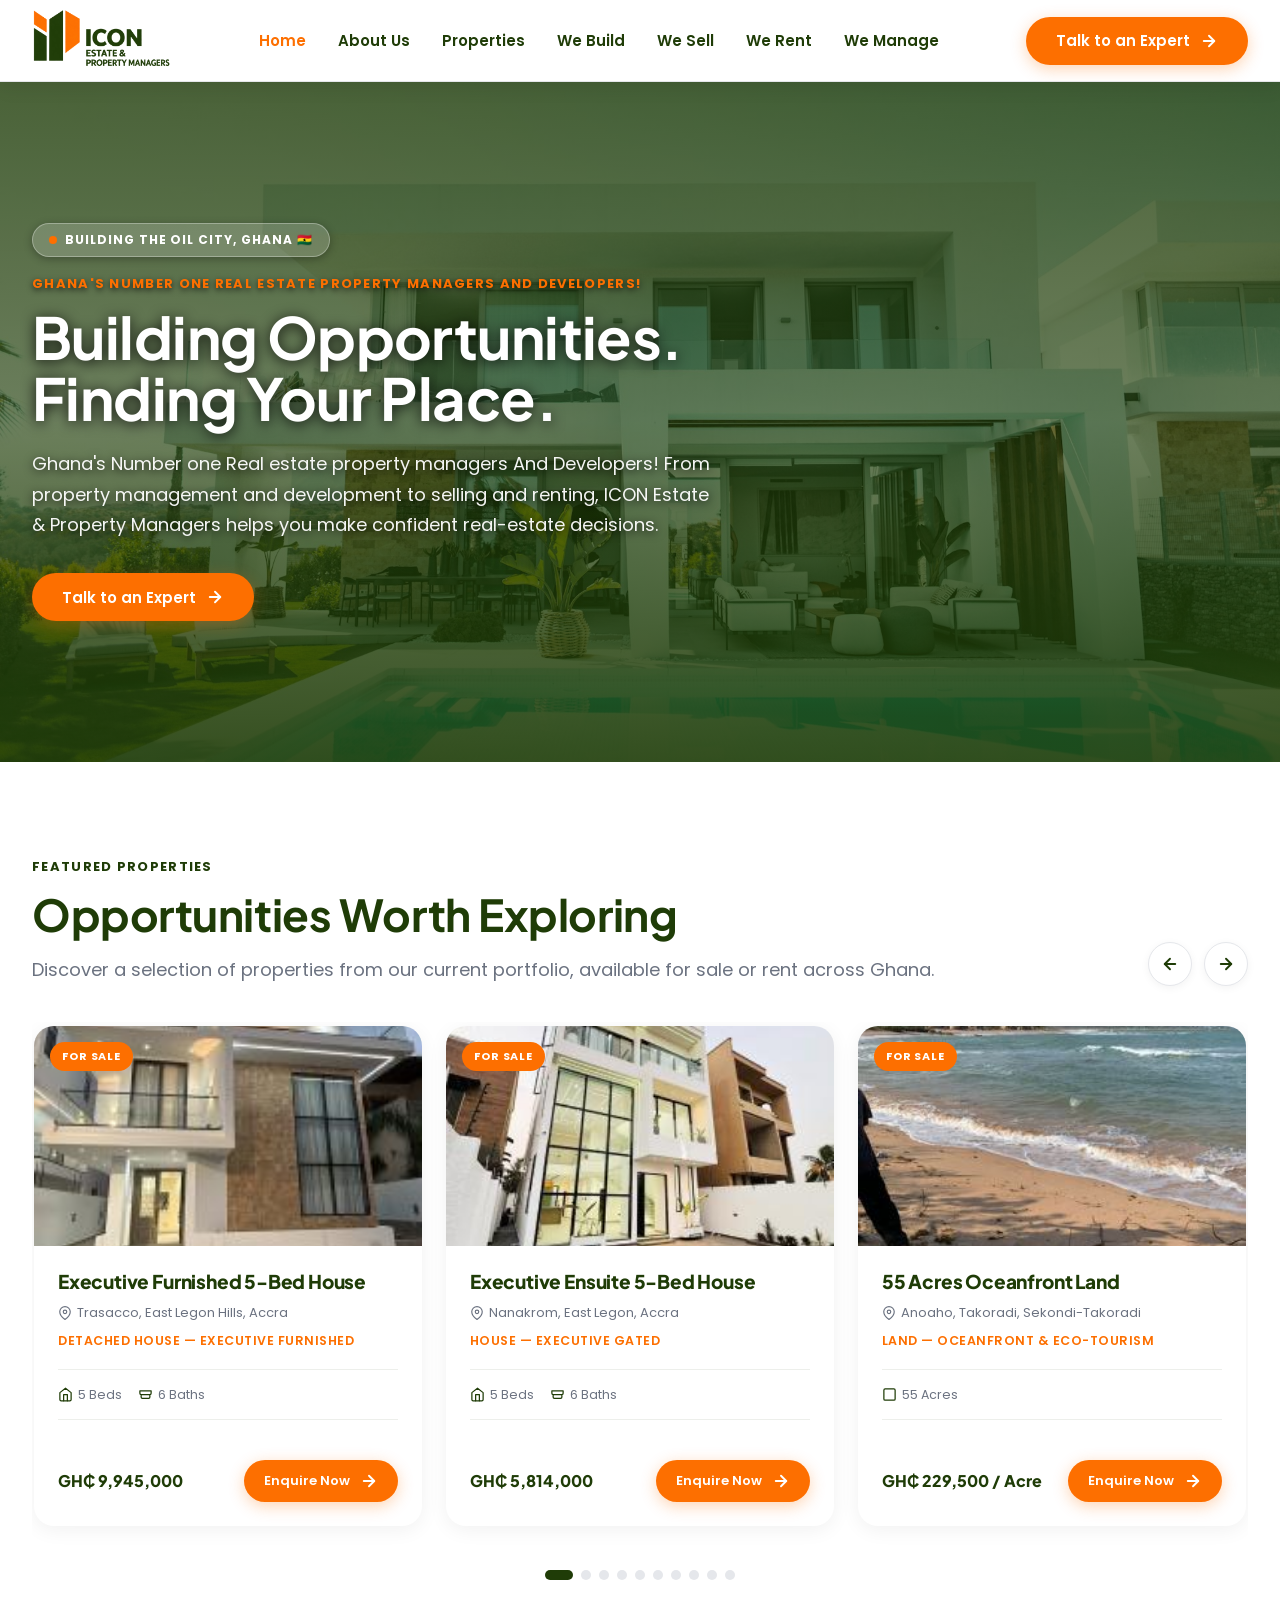
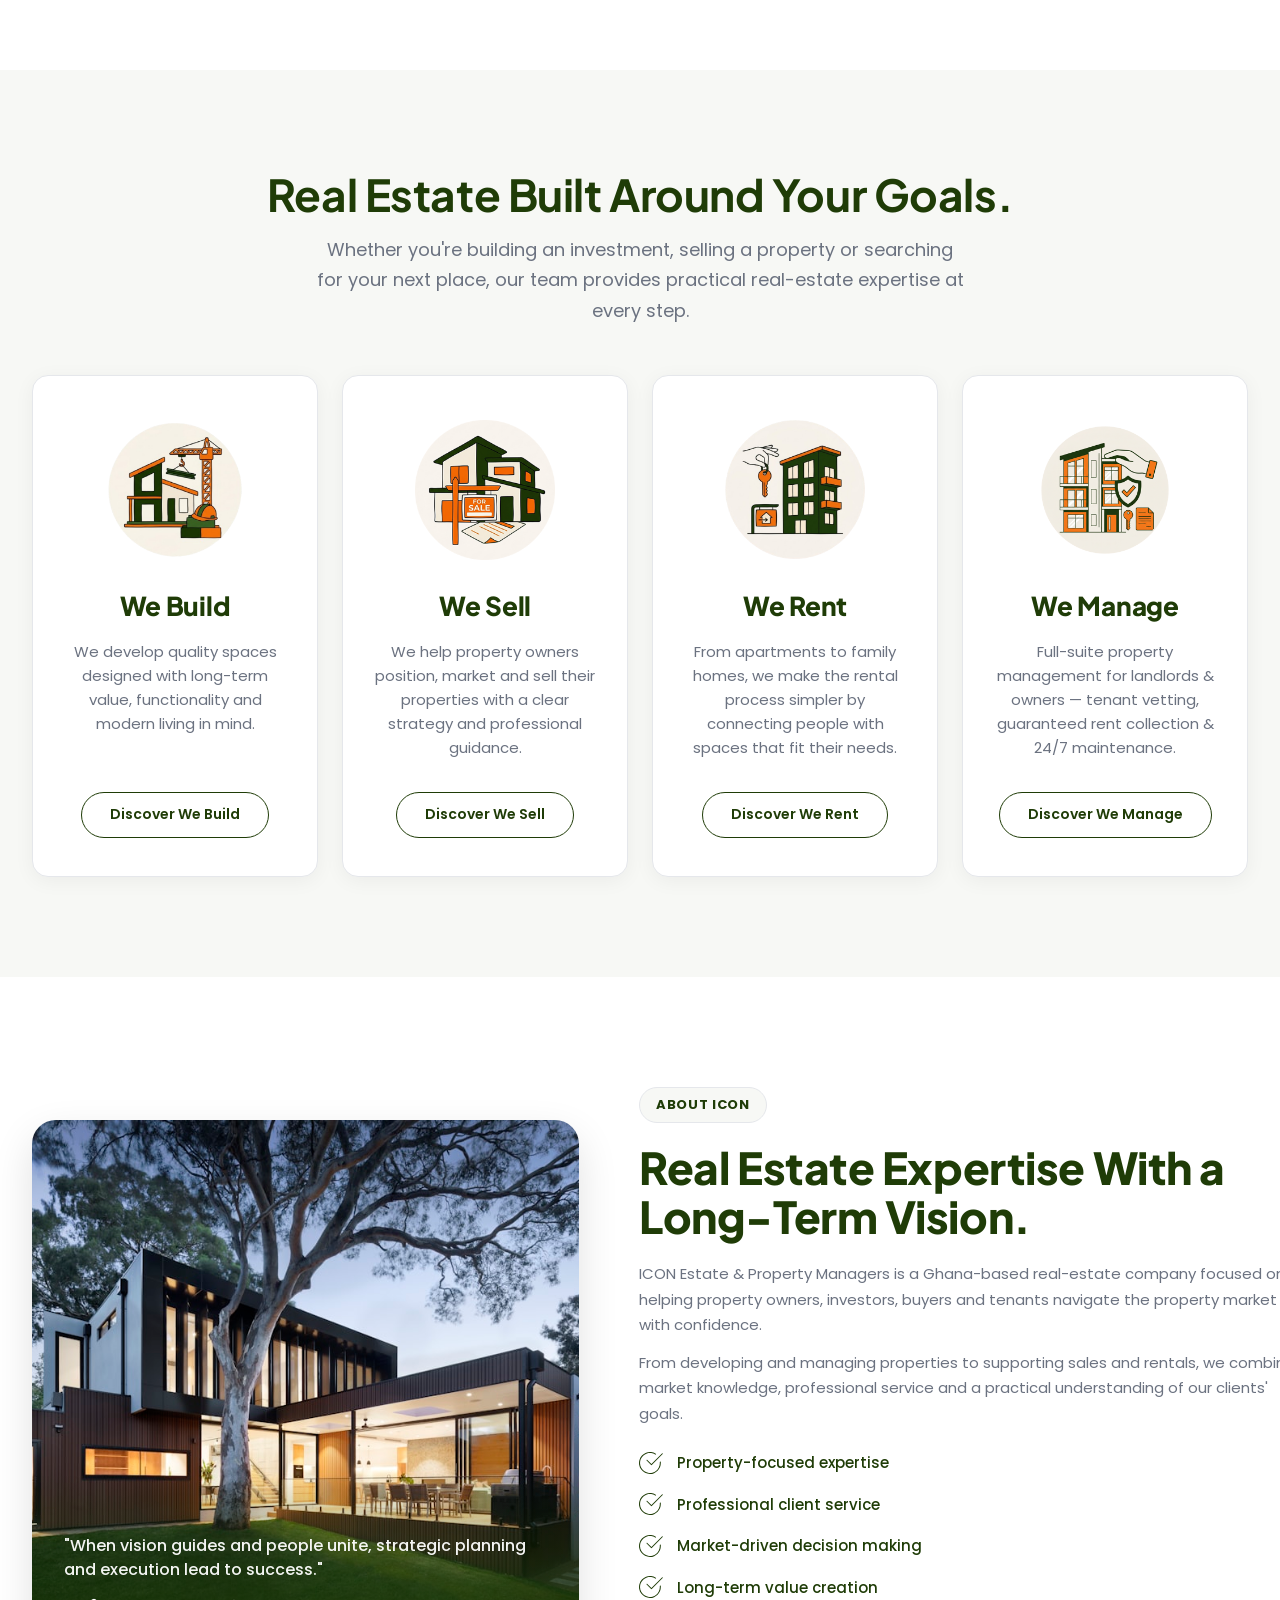
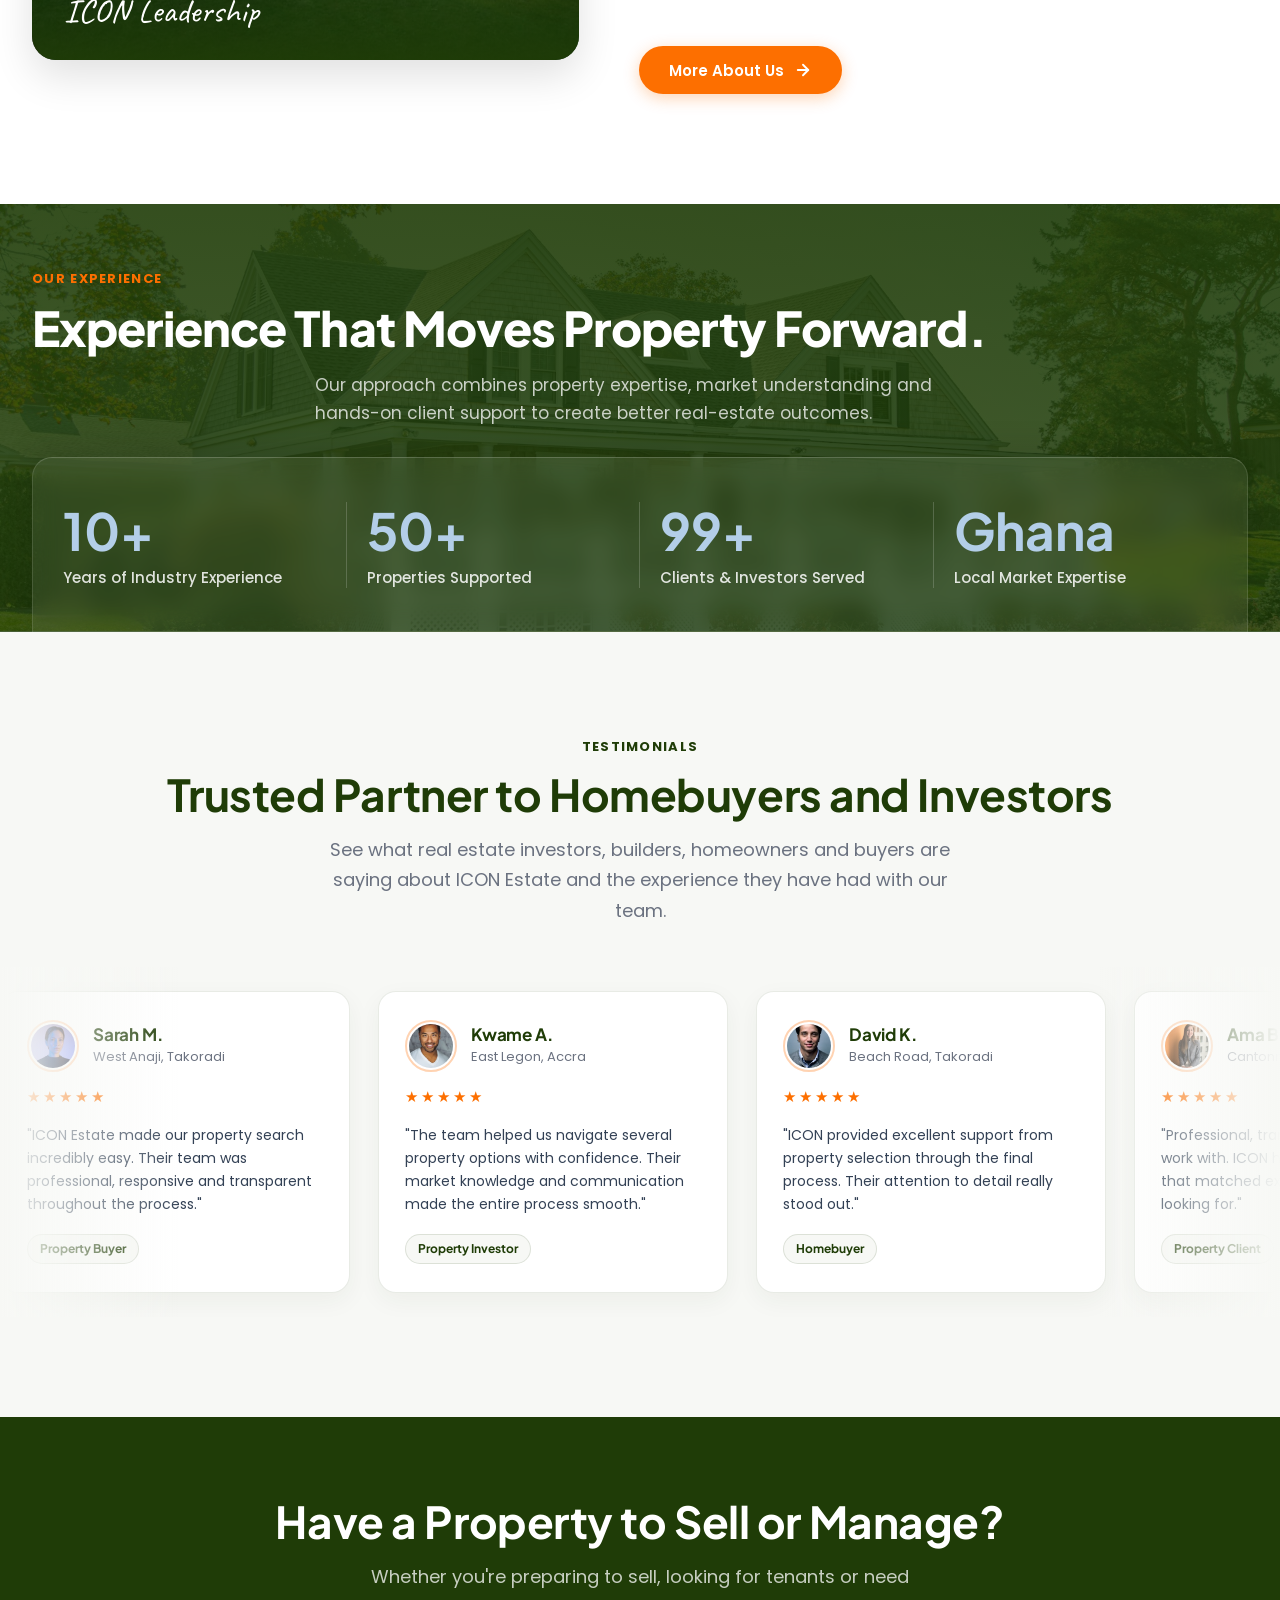
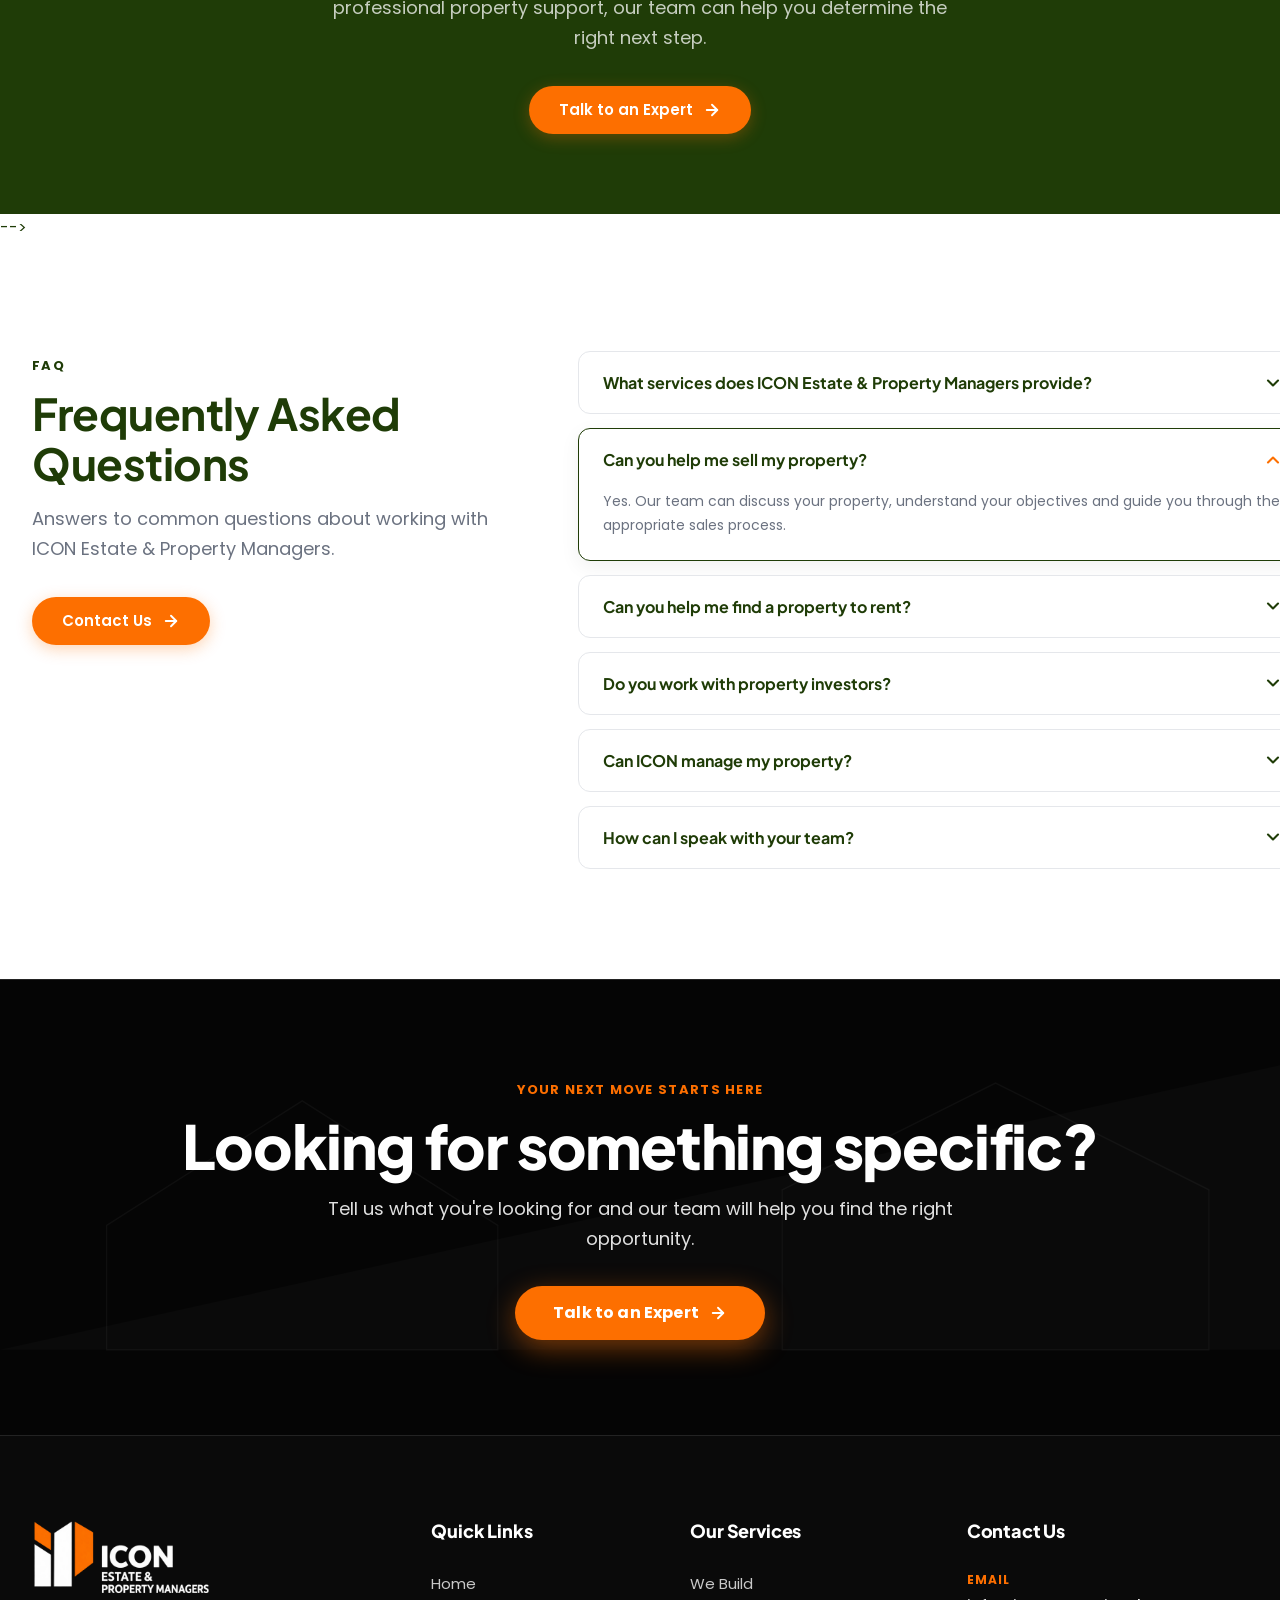
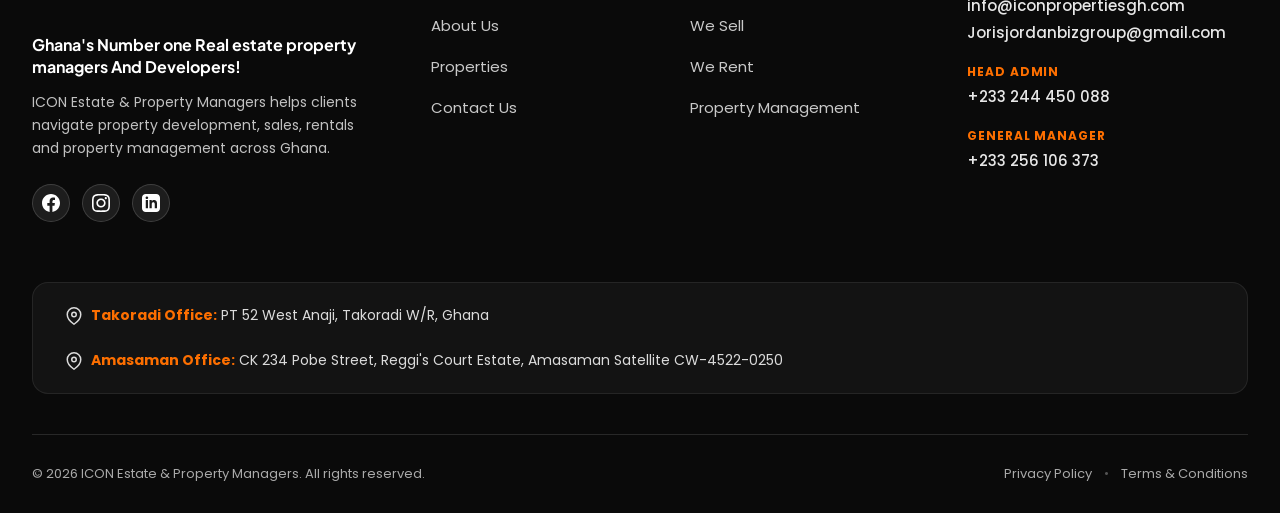
==== commit c3ff162b: "Update property listings (Accra & Sekondi-Takoradi), convert prices to GH₵, fix UTF-8 text encoding," ====
--- a/index.html
+++ b/index.html
@@ -4,9 +4,9 @@
 <head>
     <meta charset="UTF-8">
     <meta name="viewport" content="width=device-width, initial-scale=1.0">
-    <title>ICON Estate & Property Managers | Build, Buy & Rent Properties in Ghana</title>
+    <title>ICON Estate & Property Managers | We Manage, We Build, We Sell, We Rent</title>
     <meta name="description"
-        content="ICON Estate & Property Managers provides trusted, professional real-estate solutions for property development, sales and luxury rentals in Accra, Ghana.">
+        content="ICON Estate & Property Managers provides trusted, professional real-estate solutions for property management, development, sales and luxury rentals in Accra, Ghana.">
 
     <!-- Canonical URL -->
     <link rel="canonical" href="https://IconpropertiesGh.com/">
@@ -21,18 +21,18 @@
 
     <!-- Open Graph / Facebook -->
     <meta property="og:site_name" content="ICON Properties Ghana">
-    <meta property="og:title" content="ICON Estate & Property Managers | Build, Buy & Rent Properties in Ghana">
+    <meta property="og:title" content="ICON Estate & Property Managers | We Manage, We Build, We Sell, We Rent">
     <meta property="og:description" content="ICON Estate & Property Managers provides trusted, professional real-estate solutions for property development, sales and luxury rentals in Accra, Ghana.">
     <meta property="og:type" content="website">
     <meta property="og:url" content="https://IconpropertiesGh.com/">
-    <meta property="og:image" content="https://images.unsplash.com/photo-1613977257363-707ba9348227?auto=format&fit=crop&w=1200&q=80">
+    <meta property="og:image" content="images/unsplash-5404-dd60a5c2.jpg">
     <meta property="og:locale" content="en_US">
 
     <!-- Twitter / X -->
     <meta name="twitter:card" content="summary_large_image">
     <meta name="twitter:title" content="ICON Estate & Property Managers | Ghana Real Estate">
     <meta name="twitter:description" content="Trusted professional real-estate solutions for property development, sales and luxury rentals in Ghana.">
-    <meta name="twitter:image" content="https://images.unsplash.com/photo-1613977257363-707ba9348227?auto=format&fit=crop&w=1200&q=80">
+    <meta name="twitter:image" content="images/unsplash-5404-dd60a5c2.jpg">
 
     <!-- Google Fonts: Poppins (Body/Buttons), Plus Jakarta Sans & Caveat (Signature) -->
     <link rel="preconnect" href="https://fonts.googleapis.com">
@@ -173,7 +173,7 @@
         <section class="hero-section" id="hero">
             <div class="hero-bg-wrapper">
                 <video class="hero-bg-video" autoplay loop muted playsinline
-                    poster="https://images.unsplash.com/photo-1613977257363-707ba9348227?auto=format&fit=crop&w=1920&q=80">
+                    poster="images/unsplash-5404-2801cff5.jpg">
                     <source src="images/Hero-short.mp4" type="video/mp4">
                 </video>
                 <div class="hero-overlay"></div>
@@ -193,7 +193,7 @@
                     </h1>
 
                     <p class="hero-description">
-                        Ghana's Number one Real estate property managers And Developers! From property development to buying, selling and renting, ICON Estate & Property Managers helps you make confident real-estate decisions.
+                        Ghana's Number one Real estate property managers And Developers! From property management and development to selling and renting, ICON Estate & Property Managers helps you make confident real-estate decisions.
                     </p>
 
                     <div class="hero-actions">
@@ -245,185 +245,213 @@
                     <div class="popular-cards-track" id="popular-cards-track">
 
 
-                        <!-- Card 2: Labone 4-Bed Executive Apartment [FOR SALE] -->
+                        <!-- Sale Card 1: Executive Furnished 5-Bed House [FOR SALE] -->
                         <article class="ws-prop-card" aria-label="Property listing">
                             <div class="ws-prop-img-wrap">
-                                <img src="images/prop-labone-apt.jpg"
-                                    alt="4-Bedroom Luxury Apartment for sale in Labone, Accra Ghana" class="ws-prop-img" loading="lazy"
-                                    draggable="false">
+                                <img src="images/ppg-sale-trasacco-5bed.jpg" alt="Executive Furnished 5 Bedroom House in Trasacco, Accra" class="ws-prop-img" loading="lazy" draggable="false">
                                 <span class="ws-prop-badge">FOR SALE</span>
                             </div>
                             <div class="ws-prop-body">
-                                <h3 class="ws-prop-title">4-Bed Labone Apartment</h3>
+                                <h3 class="ws-prop-title">Executive Furnished 5-Bed House</h3>
                                 <p class="ws-prop-location">
-                                    <svg width="14" height="14" viewBox="0 0 24 24" fill="none" stroke="currentColor"
-                                        stroke-width="2" stroke-linecap="round" stroke-linejoin="round"
-                                        aria-hidden="true">
-                                        <path d="M21 10c0 7-9 13-9 13s-9-6-9-13a9 9 0 0 1 18 0z"></path>
-                                        <circle cx="12" cy="10" r="3"></circle>
-                                    </svg>
-                                    Labone, Accra
+                                    <svg width="14" height="14" viewBox="0 0 24 24" fill="none" stroke="currentColor" stroke-width="2" stroke-linecap="round" stroke-linejoin="round" aria-hidden="true"><path d="M21 10c0 7-9 13-9 13s-9-6-9-13a9 9 0 0 1 18 0z"></path><circle cx="12" cy="10" r="3"></circle></svg>
+                                    Trasacco, East Legon Hills, Accra
                                 </p>
-                                <p class="ws-prop-type">Prime Apartment — Master En-Suite</p>
+                                <p class="ws-prop-type">Detached House — Executive Furnished</p>
+                                <div class="ws-prop-specs">
+                                    <span class="ws-spec-item"><svg width="15" height="15" viewBox="0 0 24 24" fill="none" stroke="currentColor" stroke-width="2" stroke-linecap="round" stroke-linejoin="round" aria-hidden="true"><path d="M3 9l9-7 9 7v11a2 2 0 0 1-2 2H5a2 2 0 0 1-2-2z"></path><polyline points="9 22 9 12 15 12 15 22"></polyline></svg> 5 Beds</span>
+                                    <span class="ws-spec-item"><svg width="15" height="15" viewBox="0 0 24 24" fill="none" stroke="currentColor" stroke-width="2" stroke-linecap="round" stroke-linejoin="round" aria-hidden="true"><path d="M5 12H19M5 12a2 2 0 0 1-2-2V6h18v4a2 2 0 0 1-2 2M5 12v4a2 2 0 0 0 2 2h10a2 2 0 0 0 2-2v-4"></path></svg> 6 Baths</span>
+                                </div>
+                                <div class="ws-prop-footer">
+                                    <span class="ws-prop-price">GH₵ 9,945,000</span>
+                                    <a href="we-sell.html#ws-seller-form" class="btn btn-primary ws-prop-cta">
+                                        <span>Enquire Now</span>
+                                        <svg class="btn-arrow" width="16" height="16" viewBox="0 0 24 24" fill="none" stroke="currentColor" stroke-width="2.5" stroke-linecap="round" stroke-linejoin="round"><line x1="5" y1="12" x2="19" y2="12"></line><polyline points="12 5 19 12 12 19"></polyline></svg>
+                                    </a>
+                                </div>
+                            </div>
+                        </article>
+
+                        <!-- Sale Card 2: Executive Ensuite 5-Bed House [FOR SALE] -->
+                        <article class="ws-prop-card" aria-label="Property listing">
+                            <div class="ws-prop-img-wrap">
+                                <img src="images/ppg-sale-nanakrom-5bed.jpg" alt="Executive Ensuite 5 Bedroom House in Nanakrom, Accra" class="ws-prop-img" loading="lazy" draggable="false">
+                                <span class="ws-prop-badge">FOR SALE</span>
+                            </div>
+                            <div class="ws-prop-body">
+                                <h3 class="ws-prop-title">Executive Ensuite 5-Bed House</h3>
+                                <p class="ws-prop-location">
+                                    <svg width="14" height="14" viewBox="0 0 24 24" fill="none" stroke="currentColor" stroke-width="2" stroke-linecap="round" stroke-linejoin="round" aria-hidden="true"><path d="M21 10c0 7-9 13-9 13s-9-6-9-13a9 9 0 0 1 18 0z"></path><circle cx="12" cy="10" r="3"></circle></svg>
+                                    Nanakrom, East Legon, Accra
+                                </p>
+                                <p class="ws-prop-type">House — Executive Gated</p>
+                                <div class="ws-prop-specs">
+                                    <span class="ws-spec-item"><svg width="15" height="15" viewBox="0 0 24 24" fill="none" stroke="currentColor" stroke-width="2" stroke-linecap="round" stroke-linejoin="round" aria-hidden="true"><path d="M3 9l9-7 9 7v11a2 2 0 0 1-2 2H5a2 2 0 0 1-2-2z"></path><polyline points="9 22 9 12 15 12 15 22"></polyline></svg> 5 Beds</span>
+                                    <span class="ws-spec-item"><svg width="15" height="15" viewBox="0 0 24 24" fill="none" stroke="currentColor" stroke-width="2" stroke-linecap="round" stroke-linejoin="round" aria-hidden="true"><path d="M5 12H19M5 12a2 2 0 0 1-2-2V6h18v4a2 2 0 0 1-2 2M5 12v4a2 2 0 0 0 2 2h10a2 2 0 0 0 2-2v-4"></path></svg> 6 Baths</span>
+                                </div>
+                                <div class="ws-prop-footer">
+                                    <span class="ws-prop-price">GH₵ 5,814,000</span>
+                                    <a href="we-sell.html#ws-seller-form" class="btn btn-primary ws-prop-cta">
+                                        <span>Enquire Now</span>
+                                        <svg class="btn-arrow" width="16" height="16" viewBox="0 0 24 24" fill="none" stroke="currentColor" stroke-width="2.5" stroke-linecap="round" stroke-linejoin="round"><line x1="5" y1="12" x2="19" y2="12"></line><polyline points="12 5 19 12 12 19"></polyline></svg>
+                                    </a>
+                                </div>
+                            </div>
+                        </article>
+
+                        <!-- Sekondi-Takoradi Card 1: 55 Acres Oceanfront & Lagoon Land -->
+                        <article class="ws-prop-card" aria-label="Property listing">
+                            <div class="ws-prop-img-wrap">
+                                <img src="images/gpc-sale-takoradi-ocean55.jpg" alt="55 Acres Beachside Land by the Ocean in Takoradi, Sekondi-Takoradi" class="ws-prop-img" loading="lazy" draggable="false">
+                                <span class="ws-prop-badge">FOR SALE</span>
+                            </div>
+                            <div class="ws-prop-body">
+                                <h3 class="ws-prop-title">55 Acres Oceanfront Land</h3>
+                                <p class="ws-prop-location">
+                                    <svg width="14" height="14" viewBox="0 0 24 24" fill="none" stroke="currentColor" stroke-width="2" stroke-linecap="round" stroke-linejoin="round" aria-hidden="true"><path d="M21 10c0 7-9 13-9 13s-9-6-9-13a9 9 0 0 1 18 0z"></path><circle cx="12" cy="10" r="3"></circle></svg>
+                                    Anoaho, Takoradi, Sekondi-Takoradi
+                                </p>
+                                <p class="ws-prop-type">Land — Oceanfront & Eco-Tourism</p>
+                                <div class="ws-prop-specs">
+                                    <span class="ws-spec-item"><svg width="15" height="15" viewBox="0 0 24 24" fill="none" stroke="currentColor" stroke-width="2" stroke-linecap="round" stroke-linejoin="round" aria-hidden="true"><rect x="3" y="3" width="18" height="18" rx="2" ry="2"></rect></svg> 55 Acres</span>
+                                </div>
+                                <div class="ws-prop-footer">
+                                    <span class="ws-prop-price">GH₵ 229,500 / Acre</span>
+                                    <a href="we-sell.html#ws-seller-form" class="btn btn-primary ws-prop-cta">
+                                        <span>Enquire Now</span>
+                                        <svg class="btn-arrow" width="16" height="16" viewBox="0 0 24 24" fill="none" stroke="currentColor" stroke-width="2.5" stroke-linecap="round" stroke-linejoin="round"><line x1="5" y1="12" x2="19" y2="12"></line><polyline points="12 5 19 12 12 19"></polyline></svg>
+                                    </a>
+                                </div>
+                            </div>
+                        </article>
+
+                        <!-- Sekondi-Takoradi Card 2: 3-Bed Off-Grid Solar House -->
+                        <article class="ws-prop-card" aria-label="Property listing">
+                            <div class="ws-prop-img-wrap">
+                                <img src="images/gpc-sale-takoradi-shama3bed.jpg" alt="3 Bedrooms House in Shama Yabiw, Takoradi, Sekondi-Takoradi" class="ws-prop-img" loading="lazy" draggable="false">
+                                <span class="ws-prop-badge">FOR SALE</span>
+                            </div>
+                            <div class="ws-prop-body">
+                                <h3 class="ws-prop-title">3-Bed Off-Grid Solar House</h3>
+                                <p class="ws-prop-location">
+                                    <svg width="14" height="14" viewBox="0 0 24 24" fill="none" stroke="currentColor" stroke-width="2" stroke-linecap="round" stroke-linejoin="round" aria-hidden="true"><path d="M21 10c0 7-9 13-9 13s-9-6-9-13a9 9 0 0 1 18 0z"></path><circle cx="12" cy="10" r="3"></circle></svg>
+                                    Shama Yabiw, Takoradi, Sekondi-Takoradi
+                                </p>
+                                <p class="ws-prop-type">Detached House — Full Solar & Borehole</p>
+                                <div class="ws-prop-specs">
+                                    <span class="ws-spec-item"><svg width="15" height="15" viewBox="0 0 24 24" fill="none" stroke="currentColor" stroke-width="2" stroke-linecap="round" stroke-linejoin="round" aria-hidden="true"><path d="M3 9l9-7 9 7v11a2 2 0 0 1-2 2H5a2 2 0 0 1-2-2z"></path><polyline points="9 22 9 12 15 12 15 22"></polyline></svg> 3 Beds</span>
+                                    <span class="ws-spec-item"><svg width="15" height="15" viewBox="0 0 24 24" fill="none" stroke="currentColor" stroke-width="2" stroke-linecap="round" stroke-linejoin="round" aria-hidden="true"><path d="M5 12H19M5 12a2 2 0 0 1-2-2V6h18v4a2 2 0 0 1-2 2M5 12v4a2 2 0 0 0 2 2h10a2 2 0 0 0 2-2v-4"></path></svg> 3 Baths</span>
+                                </div>
+                                <div class="ws-prop-footer">
+                                    <span class="ws-prop-price">GH₵ 420,000</span>
+                                    <a href="we-sell.html#ws-seller-form" class="btn btn-primary ws-prop-cta">
+                                        <span>Enquire Now</span>
+                                        <svg class="btn-arrow" width="16" height="16" viewBox="0 0 24 24" fill="none" stroke="currentColor" stroke-width="2.5" stroke-linecap="round" stroke-linejoin="round"><line x1="5" y1="12" x2="19" y2="12"></line><polyline points="12 5 19 12 12 19"></polyline></svg>
+                                    </a>
+                                </div>
+                            </div>
+                        </article>
+
+                        <!-- Rental Card 1: Dzorwulu Fully Furnished 2-Bed [FOR RENT] -->
+                        <article class="ws-prop-card" aria-label="Property listing">
+                            <div class="ws-prop-img-wrap">
+                                <img src="images/ppg-fully-furnished-apartment-lfb8IQ5WSm1NCvfIKFrU-451df6ea.jpg"
+                                    alt="Fully Furnished 2 Bedroom Apartment in Dzorwulu, Accra" class="ws-prop-img"
+                                    loading="lazy" draggable="false">
+                                <span class="ws-prop-badge">FOR RENT</span>
+                            </div>
+                            <div class="ws-prop-body">
+                                <h3 class="ws-prop-title">Fully Furnished 2-Bed Apartment</h3>
+                                <p class="ws-prop-location">
+                                    <svg width="14" height="14" viewBox="0 0 24 24" fill="none" stroke="currentColor" stroke-width="2" stroke-linecap="round" stroke-linejoin="round" aria-hidden="true"><path d="M21 10c0 7-9 13-9 13s-9-6-9-13a9 9 0 0 1 18 0z"></path><circle cx="12" cy="10" r="3"></circle></svg>
+                                    Odotei Tsui St., Dzorwulu, Accra
+                                </p>
+                                <p class="ws-prop-type">Apartment — Fully Furnished, Move-in Ready</p>
                                 <div class="ws-prop-specs">
                                     <span class="ws-spec-item">
-                                        <svg width="15" height="15" viewBox="0 0 24 24" fill="none"
-                                            stroke="currentColor" stroke-width="2" stroke-linecap="round"
-                                            stroke-linejoin="round" aria-hidden="true">
-                                            <path d="M3 9l9-7 9 7v11a2 2 0 0 1-2 2H5a2 2 0 0 1-2-2z"></path>
-                                            <polyline points="9 22 9 12 15 12 15 22"></polyline>
-                                        </svg>
+                                        <svg width="15" height="15" viewBox="0 0 24 24" fill="none" stroke="currentColor" stroke-width="2" stroke-linecap="round" stroke-linejoin="round" aria-hidden="true"><path d="M3 9l9-7 9 7v11a2 2 0 0 1-2 2H5a2 2 0 0 1-2-2z"></path><polyline points="9 22 9 12 15 12 15 22"></polyline></svg>
+                                        2 Beds
+                                    </span>
+                                    <span class="ws-spec-item">
+                                        <svg width="15" height="15" viewBox="0 0 24 24" fill="none" stroke="currentColor" stroke-width="2" stroke-linecap="round" stroke-linejoin="round" aria-hidden="true"><path d="M5 12H19M5 12a2 2 0 0 1-2-2V6h18v4a2 2 0 0 1-2 2M5 12v4a2 2 0 0 0 2 2h10a2 2 0 0 0 2-2v-4"></path></svg>
+                                        2 Baths
+                                    </span>
+                                </div>
+                                <div class="ws-prop-footer">
+                                    <span class="ws-prop-price">GH₵ 27,500 / Mo</span>
+                                    <a href="we-rent.html#wr-requirements" class="btn btn-primary ws-prop-cta">
+                                        <span>Enquire Now</span>
+                                        <svg class="btn-arrow" width="16" height="16" viewBox="0 0 24 24" fill="none" stroke="currentColor" stroke-width="2.5" stroke-linecap="round" stroke-linejoin="round"><line x1="5" y1="12" x2="19" y2="12"></line><polyline points="12 5 19 12 12 19"></polyline></svg>
+                                    </a>
+                                </div>
+                            </div>
+                        </article>
+
+                        <!-- Rental Card 2: East Airport 4-Bed House [FOR RENT] -->
+                        <article class="ws-prop-card" aria-label="Property listing">
+                            <div class="ws-prop-img-wrap">
+                                <img src="images/ppg-4-bedroom-house-for-rent-in-a-serene-neighborhood-U4JJfLkJZ86Le1WLnzXu-fae55781.jpg"
+                                    alt="4 Bedroom House For Rent in East Airport, Accra" class="ws-prop-img"
+                                    loading="lazy" draggable="false">
+                                <span class="ws-prop-badge">FOR RENT</span>
+                            </div>
+                            <div class="ws-prop-body">
+                                <h3 class="ws-prop-title">4-Bed House in Serene Area</h3>
+                                <p class="ws-prop-location">
+                                    <svg width="14" height="14" viewBox="0 0 24 24" fill="none" stroke="currentColor" stroke-width="2" stroke-linecap="round" stroke-linejoin="round" aria-hidden="true"><path d="M21 10c0 7-9 13-9 13s-9-6-9-13a9 9 0 0 1 18 0z"></path><circle cx="12" cy="10" r="3"></circle></svg>
+                                    East Airport, Airport Residential, Accra
+                                </p>
+                                <p class="ws-prop-type">Detached House — Quiet Residential</p>
+                                <div class="ws-prop-specs">
+                                    <span class="ws-spec-item">
+                                        <svg width="15" height="15" viewBox="0 0 24 24" fill="none" stroke="currentColor" stroke-width="2" stroke-linecap="round" stroke-linejoin="round" aria-hidden="true"><path d="M3 9l9-7 9 7v11a2 2 0 0 1-2 2H5a2 2 0 0 1-2-2z"></path><polyline points="9 22 9 12 15 12 15 22"></polyline></svg>
                                         4 Beds
                                     </span>
                                     <span class="ws-spec-item">
-                                        <svg width="15" height="15" viewBox="0 0 24 24" fill="none"
-                                            stroke="currentColor" stroke-width="2" stroke-linecap="round"
-                                            stroke-linejoin="round" aria-hidden="true">
-                                            <path
-                                                d="M5 12H19M5 12a2 2 0 0 1-2-2V6h18v4a2 2 0 0 1-2 2M5 12v4a2 2 0 0 0 2 2h10a2 2 0 0 0 2-2v-4">
-                                            </path>
-                                        </svg>
+                                        <svg width="15" height="15" viewBox="0 0 24 24" fill="none" stroke="currentColor" stroke-width="2" stroke-linecap="round" stroke-linejoin="round" aria-hidden="true"><path d="M5 12H19M5 12a2 2 0 0 1-2-2V6h18v4a2 2 0 0 1-2 2M5 12v4a2 2 0 0 0 2 2h10a2 2 0 0 0 2-2v-4"></path></svg>
                                         4 Baths
                                     </span>
                                 </div>
                                 <div class="ws-prop-footer">
-                                    <span class="ws-prop-price">GH₵ 7,645,000</span>
-                                    <a href="we-sell.html#ws-seller-form" class="btn btn-primary ws-prop-cta">
+                                    <span class="ws-prop-price">GH₵ 27,500 / Mo</span>
+                                    <a href="we-rent.html#wr-requirements" class="btn btn-primary ws-prop-cta">
                                         <span>Enquire Now</span>
-                                        <svg class="btn-arrow" width="16" height="16" viewBox="0 0 24 24" fill="none"
-                                            stroke="currentColor" stroke-width="2.5" stroke-linecap="round"
-                                            stroke-linejoin="round">
-                                            <line x1="5" y1="12" x2="19" y2="12"></line>
-                                            <polyline points="12 5 19 12 12 19"></polyline>
-                                        </svg>
+                                        <svg class="btn-arrow" width="16" height="16" viewBox="0 0 24 24" fill="none" stroke="currentColor" stroke-width="2.5" stroke-linecap="round" stroke-linejoin="round"><line x1="5" y1="12" x2="19" y2="12"></line><polyline points="12 5 19 12 12 19"></polyline></svg>
                                     </a>
                                 </div>
                             </div>
                         </article>
 
-                        <!-- Card 3: East Legon Furnished 1-Bed [FOR RENT] -->
+                        <!-- Rental Card 3: Labone Executive Furnished 2-Bed Suite [FOR RENT] -->
                         <article class="ws-prop-card" aria-label="Property listing">
                             <div class="ws-prop-img-wrap">
-                                <img src="images/prop-rent-1bed.jpg"
-                                    alt="Fully Furnished 1-Bedroom Apartment in East Legon, Accra Ghana" class="ws-prop-img"
+                                <img src="images/ppg-executive-furnished-2-bedroom-V8gJgbfZeUgDrKTVPjzB-fff43358.jpg"
+                                    alt="Executive Furnished 2 Bedroom Apartment in Labone, Cantonments, Accra" class="ws-prop-img"
                                     loading="lazy" draggable="false">
                                 <span class="ws-prop-badge">FOR RENT</span>
                             </div>
                             <div class="ws-prop-body">
-                                <h3 class="ws-prop-title">Furnished 1-Bed Apartment</h3>
+                                <h3 class="ws-prop-title">Executive Furnished 2-Bed Suite</h3>
                                 <p class="ws-prop-location">
-                                    <svg width="14" height="14" viewBox="0 0 24 24" fill="none" stroke="currentColor"
-                                        stroke-width="2" stroke-linecap="round" stroke-linejoin="round"
-                                        aria-hidden="true">
-                                        <path d="M21 10c0 7-9 13-9 13s-9-6-9-13a9 9 0 0 1 18 0z"></path>
-                                        <circle cx="12" cy="10" r="3"></circle>
-                                    </svg>
-                                    Legon Avenue, East Legon, Accra
+                                    <svg width="14" height="14" viewBox="0 0 24 24" fill="none" stroke="currentColor" stroke-width="2" stroke-linecap="round" stroke-linejoin="round" aria-hidden="true"><path d="M21 10c0 7-9 13-9 13s-9-6-9-13a9 9 0 0 1 18 0z"></path><circle cx="12" cy="10" r="3"></circle></svg>
+                                    Labone, Cantonments Area, Accra
                                 </p>
-                                <p class="ws-prop-type">Fully Furnished — Move-in Ready</p>
+                                <p class="ws-prop-type">Luxury Suite — Prime Location</p>
                                 <div class="ws-prop-specs">
                                     <span class="ws-spec-item">
-                                        <svg width="15" height="15" viewBox="0 0 24 24" fill="none"
-                                            stroke="currentColor" stroke-width="2" stroke-linecap="round"
-                                            stroke-linejoin="round" aria-hidden="true">
-                                            <path d="M3 9l9-7 9 7v11a2 2 0 0 1-2 2H5a2 2 0 0 1-2-2z"></path>
-                                            <polyline points="9 22 9 12 15 12 15 22"></polyline>
-                                        </svg>
-                                        1 Bed
-                                    </span>
-                                    <span class="ws-spec-item">
-                                        <svg width="15" height="15" viewBox="0 0 24 24" fill="none"
-                                            stroke="currentColor" stroke-width="2" stroke-linecap="round"
-                                            stroke-linejoin="round" aria-hidden="true">
-                                            <path
-                                                d="M5 12H19M5 12a2 2 0 0 1-2-2V6h18v4a2 2 0 0 1-2 2M5 12v4a2 2 0 0 0 2 2h10a2 2 0 0 0 2-2v-4">
-                                            </path>
-                                        </svg>
-                                        1 Bath
-                                    </span>
-                                    <span class="ws-spec-item">
-                                        <svg width="15" height="15" viewBox="0 0 24 24" fill="none"
-                                            stroke="currentColor" stroke-width="2" stroke-linecap="round"
-                                            stroke-linejoin="round" aria-hidden="true">
-                                            <rect x="3" y="3" width="18" height="18" rx="2" ry="2"></rect>
-                                        </svg>
-                                        🔥 Hot Offer
-                                    </span>
-                                </div>
-                                <div class="ws-prop-footer">
-                                    <span class="ws-prop-price">GH₵ 15,290 / Mo</span>
-                                    <a href="we-rent.html#wr-requirements" class="btn btn-primary ws-prop-cta">
-                                        <span>Enquire Now</span>
-                                        <svg class="btn-arrow" width="16" height="16" viewBox="0 0 24 24" fill="none"
-                                            stroke="currentColor" stroke-width="2.5" stroke-linecap="round"
-                                            stroke-linejoin="round">
-                                            <line x1="5" y1="12" x2="19" y2="12"></line>
-                                            <polyline points="12 5 19 12 12 19"></polyline>
-                                        </svg>
-                                    </a>
-                                </div>
-                            </div>
-                        </article>
-
-                        <!-- Card 4: Oyarifa Furnished 2-Bed [FOR RENT] -->
-                        <article class="ws-prop-card" aria-label="Property listing">
-                            <div class="ws-prop-img-wrap">
-                                <img src="images/prop-rent-2bed.jpg"
-                                    alt="Furnished 2 Bedroom Apartment in Oyarifa, Greater Accra Ghana" class="ws-prop-img" loading="lazy"
-                                    draggable="false">
-                                <span class="ws-prop-badge">FOR RENT</span>
-                            </div>
-                            <div class="ws-prop-body">
-                                <h3 class="ws-prop-title">Furnished 2-Bed Apartment</h3>
-                                <p class="ws-prop-location">
-                                    <svg width="14" height="14" viewBox="0 0 24 24" fill="none" stroke="currentColor"
-                                        stroke-width="2" stroke-linecap="round" stroke-linejoin="round"
-                                        aria-hidden="true">
-                                        <path d="M21 10c0 7-9 13-9 13s-9-6-9-13a9 9 0 0 1 18 0z"></path>
-                                        <circle cx="12" cy="10" r="3"></circle>
-                                    </svg>
-                                    Oyarifa, La-Nkwantanang, Greater Accra
-                                </p>
-                                <p class="ws-prop-type">Gated Complex — Furnished</p>
-                                <div class="ws-prop-specs">
-                                    <span class="ws-spec-item">
-                                        <svg width="15" height="15" viewBox="0 0 24 24" fill="none"
-                                            stroke="currentColor" stroke-width="2" stroke-linecap="round"
-                                            stroke-linejoin="round" aria-hidden="true">
-                                            <path d="M3 9l9-7 9 7v11a2 2 0 0 1-2 2H5a2 2 0 0 1-2-2z"></path>
-                                            <polyline points="9 22 9 12 15 12 15 22"></polyline>
-                                        </svg>
+                                        <svg width="15" height="15" viewBox="0 0 24 24" fill="none" stroke="currentColor" stroke-width="2" stroke-linecap="round" stroke-linejoin="round" aria-hidden="true"><path d="M3 9l9-7 9 7v11a2 2 0 0 1-2 2H5a2 2 0 0 1-2-2z"></path><polyline points="9 22 9 12 15 12 15 22"></polyline></svg>
                                         2 Beds
                                     </span>
                                     <span class="ws-spec-item">
-                                        <svg width="15" height="15" viewBox="0 0 24 24" fill="none"
-                                            stroke="currentColor" stroke-width="2" stroke-linecap="round"
-                                            stroke-linejoin="round" aria-hidden="true">
-                                            <path
-                                                d="M5 12H19M5 12a2 2 0 0 1-2-2V6h18v4a2 2 0 0 1-2 2M5 12v4a2 2 0 0 0 2 2h10a2 2 0 0 0 2-2v-4">
-                                            </path>
-                                        </svg>
-                                        2 Baths
+                                        <svg width="15" height="15" viewBox="0 0 24 24" fill="none" stroke="currentColor" stroke-width="2" stroke-linecap="round" stroke-linejoin="round" aria-hidden="true"><path d="M5 12H19M5 12a2 2 0 0 1-2-2V6h18v4a2 2 0 0 1-2 2M5 12v4a2 2 0 0 0 2 2h10a2 2 0 0 0 2-2v-4"></path></svg>
+                                        3 Baths
                                     </span>
-                                    <span class="ws-spec-item">
-                                        <svg width="15" height="15" viewBox="0 0 24 24" fill="none"
-                                            stroke="currentColor" stroke-width="2" stroke-linecap="round"
-                                            stroke-linejoin="round" aria-hidden="true">
-                                            <rect x="3" y="3" width="18" height="18" rx="2" ry="2"></rect>
-                                        </svg>
-                                        🔥 Hot Offer
-                                    </span>
                                 </div>
                                 <div class="ws-prop-footer">
-                                    <span class="ws-prop-price">GH₵ 7,050 / Mo</span>
+                                    <span class="ws-prop-price">GH₵ 30,600 / Mo</span>
                                     <a href="we-rent.html#wr-requirements" class="btn btn-primary ws-prop-cta">
                                         <span>Enquire Now</span>
-                                        <svg class="btn-arrow" width="16" height="16" viewBox="0 0 24 24" fill="none"
-                                            stroke="currentColor" stroke-width="2.5" stroke-linecap="round"
-                                            stroke-linejoin="round">
-                                            <line x1="5" y1="12" x2="19" y2="12"></line>
-                                            <polyline points="12 5 19 12 12 19"></polyline>
-                                        </svg>
+                                        <svg class="btn-arrow" width="16" height="16" viewBox="0 0 24 24" fill="none" stroke="currentColor" stroke-width="2.5" stroke-linecap="round" stroke-linejoin="round"><line x1="5" y1="12" x2="19" y2="12"></line><polyline points="12 5 19 12 12 19"></polyline></svg>
                                     </a>
                                 </div>
                             </div>
@@ -656,7 +684,7 @@
                     <!-- Left Column: Luxury Modern Real Estate Architecture Image with Overlay -->
                     <div class="about-portrait-col">
                         <div class="about-portrait-card">
-                            <img src="https://images.unsplash.com/photo-1600585154340-be6161a56a0c?auto=format&fit=crop&w=1000&q=80"
+                            <img src="images/unsplash-5404-494e0a16.jpg"
                                 alt="ICON Modern Luxury Real Estate Architecture" class="about-portrait-img"
                                 loading="lazy">
                             <div class="about-quote-overlay">
@@ -772,9 +800,9 @@
         <section class="about-stats-section">
             <div class="about-stats-bg">
                 <video class="about-stats-video" autoplay loop muted playsinline
-                    poster="https://images.unsplash.com/photo-1570129477492-45c003edd2be?auto=format&fit=crop&w=1920&q=80">
+                    poster="images/unsplash-5404-434af354.jpg">
                     <source
-                        src="https://www.archwestcapital.com/wp-content/uploads/2026/05/compressed-founders-bg-video.mov"
+                        src="images/founders-bg-video.mov"
                         type="video/mp4">
                 </video>
                 <div class="about-stats-overlay"></div>
@@ -842,7 +870,7 @@
                         <article class="testi-marquee-card">
                             <div class="testi-card-header">
                                 <div class="testi-avatar-ring">
-                                    <img src="https://images.unsplash.com/photo-1534528741775-53994a69daeb?auto=format&fit=crop&w=150&q=80"
+                                    <img src="images/unsplash-5404-a25bf0fc.jpg"
                                         alt="Sarah M." class="testi-avatar-img" loading="lazy">
                                 </div>
                                 <div class="testi-author-info">
@@ -865,7 +893,7 @@
                         <article class="testi-marquee-card">
                             <div class="testi-card-header">
                                 <div class="testi-avatar-ring">
-                                    <img src="https://images.unsplash.com/photo-1507003211169-0a1dd7228f2d?auto=format&fit=crop&w=150&q=80"
+                                    <img src="images/unsplash-5404-b7119856.jpg"
                                         alt="Kwame A." class="testi-avatar-img" loading="lazy">
                                 </div>
                                 <div class="testi-author-info">
@@ -888,7 +916,7 @@
                         <article class="testi-marquee-card">
                             <div class="testi-card-header">
                                 <div class="testi-avatar-ring">
-                                    <img src="https://images.unsplash.com/photo-1500648767791-00dcc994a43e?auto=format&fit=crop&w=150&q=80"
+                                    <img src="images/unsplash-5404-e8dd8eab.jpg"
                                         alt="David K." class="testi-avatar-img" loading="lazy">
                                 </div>
                                 <div class="testi-author-info">
@@ -911,7 +939,7 @@
                         <article class="testi-marquee-card">
                             <div class="testi-card-header">
                                 <div class="testi-avatar-ring">
-                                    <img src="https://images.unsplash.com/photo-1573496359142-b8d87734a5a2?auto=format&fit=crop&w=150&q=80"
+                                    <img src="images/unsplash-5404-ff4eb878.jpg"
                                         alt="Ama B." class="testi-avatar-img" loading="lazy">
                                 </div>
                                 <div class="testi-author-info">
@@ -934,7 +962,7 @@
                         <article class="testi-marquee-card">
                             <div class="testi-card-header">
                                 <div class="testi-avatar-ring">
-                                    <img src="https://images.unsplash.com/photo-1506794778202-cad84cf45f1d?auto=format&fit=crop&w=150&q=80"
+                                    <img src="images/unsplash-5404-f06bc35b.jpg"
                                         alt="Emmanuel T." class="testi-avatar-img" loading="lazy">
                                 </div>
                                 <div class="testi-author-info">
@@ -957,7 +985,7 @@
                         <article class="testi-marquee-card">
                             <div class="testi-card-header">
                                 <div class="testi-avatar-ring">
-                                    <img src="https://images.unsplash.com/photo-1544005313-94ddf0286df2?auto=format&fit=crop&w=150&q=80"
+                                    <img src="images/unsplash-5404-17fdf1bf.jpg"
                                         alt="Grace O." class="testi-avatar-img" loading="lazy">
                                 </div>
                                 <div class="testi-author-info">
@@ -980,7 +1008,7 @@
                         <article class="testi-marquee-card">
                             <div class="testi-card-header">
                                 <div class="testi-avatar-ring">
-                                    <img src="https://images.unsplash.com/photo-1519085360753-af0119f7cbe7?auto=format&fit=crop&w=150&q=80"
+                                    <img src="images/unsplash-5404-e57e1606.jpg"
                                         alt="Kofi M." class="testi-avatar-img" loading="lazy">
                                 </div>
                                 <div class="testi-author-info">
@@ -1003,7 +1031,7 @@
                         <article class="testi-marquee-card">
                             <div class="testi-card-header">
                                 <div class="testi-avatar-ring">
-                                    <img src="https://images.unsplash.com/photo-1531746020798-e6953c6e8e04?auto=format&fit=crop&w=150&q=80"
+                                    <img src="images/unsplash-5404-e9ab249e.jpg"
                                         alt="Abena S." class="testi-avatar-img" loading="lazy">
                                 </div>
                                 <div class="testi-author-info">
@@ -1028,7 +1056,7 @@
                         <article class="testi-marquee-card" aria-hidden="true">
                             <div class="testi-card-header">
                                 <div class="testi-avatar-ring">
-                                    <img src="https://images.unsplash.com/photo-1534528741775-53994a69daeb?auto=format&fit=crop&w=150&q=80"
+                                    <img src="images/unsplash-5404-a25bf0fc.jpg"
                                         alt="" class="testi-avatar-img" loading="lazy">
                                 </div>
                                 <div class="testi-author-info">
@@ -1051,7 +1079,7 @@
                         <article class="testi-marquee-card" aria-hidden="true">
                             <div class="testi-card-header">
                                 <div class="testi-avatar-ring">
-                                    <img src="https://images.unsplash.com/photo-1507003211169-0a1dd7228f2d?auto=format&fit=crop&w=150&q=80"
+                                    <img src="images/unsplash-5404-b7119856.jpg"
                                         alt="" class="testi-avatar-img" loading="lazy">
                                 </div>
                                 <div class="testi-author-info">
@@ -1074,7 +1102,7 @@
                         <article class="testi-marquee-card" aria-hidden="true">
                             <div class="testi-card-header">
                                 <div class="testi-avatar-ring">
-                                    <img src="https://images.unsplash.com/photo-1500648767791-00dcc994a43e?auto=format&fit=crop&w=150&q=80"
+                                    <img src="images/unsplash-5404-e8dd8eab.jpg"
                                         alt="" class="testi-avatar-img" loading="lazy">
                                 </div>
                                 <div class="testi-author-info">
@@ -1097,7 +1125,7 @@
                         <article class="testi-marquee-card" aria-hidden="true">
                             <div class="testi-card-header">
                                 <div class="testi-avatar-ring">
-                                    <img src="https://images.unsplash.com/photo-1573496359142-b8d87734a5a2?auto=format&fit=crop&w=150&q=80"
+                                    <img src="images/unsplash-5404-ff4eb878.jpg"
                                         alt="" class="testi-avatar-img" loading="lazy">
                                 </div>
                                 <div class="testi-author-info">
@@ -1120,7 +1148,7 @@
                         <article class="testi-marquee-card" aria-hidden="true">
                             <div class="testi-card-header">
                                 <div class="testi-avatar-ring">
-                                    <img src="https://images.unsplash.com/photo-1506794778202-cad84cf45f1d?auto=format&fit=crop&w=150&q=80"
+                                    <img src="images/unsplash-5404-f06bc35b.jpg"
                                         alt="" class="testi-avatar-img" loading="lazy">
                                 </div>
                                 <div class="testi-author-info">
@@ -1143,7 +1171,7 @@
                         <article class="testi-marquee-card" aria-hidden="true">
                             <div class="testi-card-header">
                                 <div class="testi-avatar-ring">
-                                    <img src="https://images.unsplash.com/photo-1544005313-94ddf0286df2?auto=format&fit=crop&w=150&q=80"
+                                    <img src="images/unsplash-5404-17fdf1bf.jpg"
                                         alt="" class="testi-avatar-img" loading="lazy">
                                 </div>
                                 <div class="testi-author-info">
@@ -1166,7 +1194,7 @@
                         <article class="testi-marquee-card" aria-hidden="true">
                             <div class="testi-card-header">
                                 <div class="testi-avatar-ring">
-                                    <img src="https://images.unsplash.com/photo-1519085360753-af0119f7cbe7?auto=format&fit=crop&w=150&q=80"
+                                    <img src="images/unsplash-5404-e57e1606.jpg"
                                         alt="" class="testi-avatar-img" loading="lazy">
                                 </div>
                                 <div class="testi-author-info">
@@ -1189,7 +1217,7 @@
                         <article class="testi-marquee-card" aria-hidden="true">
                             <div class="testi-card-header">
                                 <div class="testi-avatar-ring">
-                                    <img src="https://images.unsplash.com/photo-1531746020798-e6953c6e8e04?auto=format&fit=crop&w=150&q=80"
+                                    <img src="images/unsplash-5404-e9ab249e.jpg"
                                         alt="" class="testi-avatar-img" loading="lazy">
                                 </div>
                                 <div class="testi-author-info">
@@ -1463,6 +1491,7 @@
                     <div class="footer-contact-block">
                         <span class="footer-contact-label">Email</span>
                         <a href="mailto:info@iconpropertiesgh.com" class="footer-contact-val">info@iconpropertiesgh.com</a>
+                        <a href="mailto:Jorisjordanbizgroup@gmail.com" class="footer-contact-val">Jorisjordanbizgroup@gmail.com</a>
                     </div>
                     <div class="footer-contact-block">
                         <span class="footer-contact-label">Head Admin</span>
@@ -1514,4 +1543,4 @@
     <script src="js/script.js"></script>
 </body>
 
-</html>+</html>
